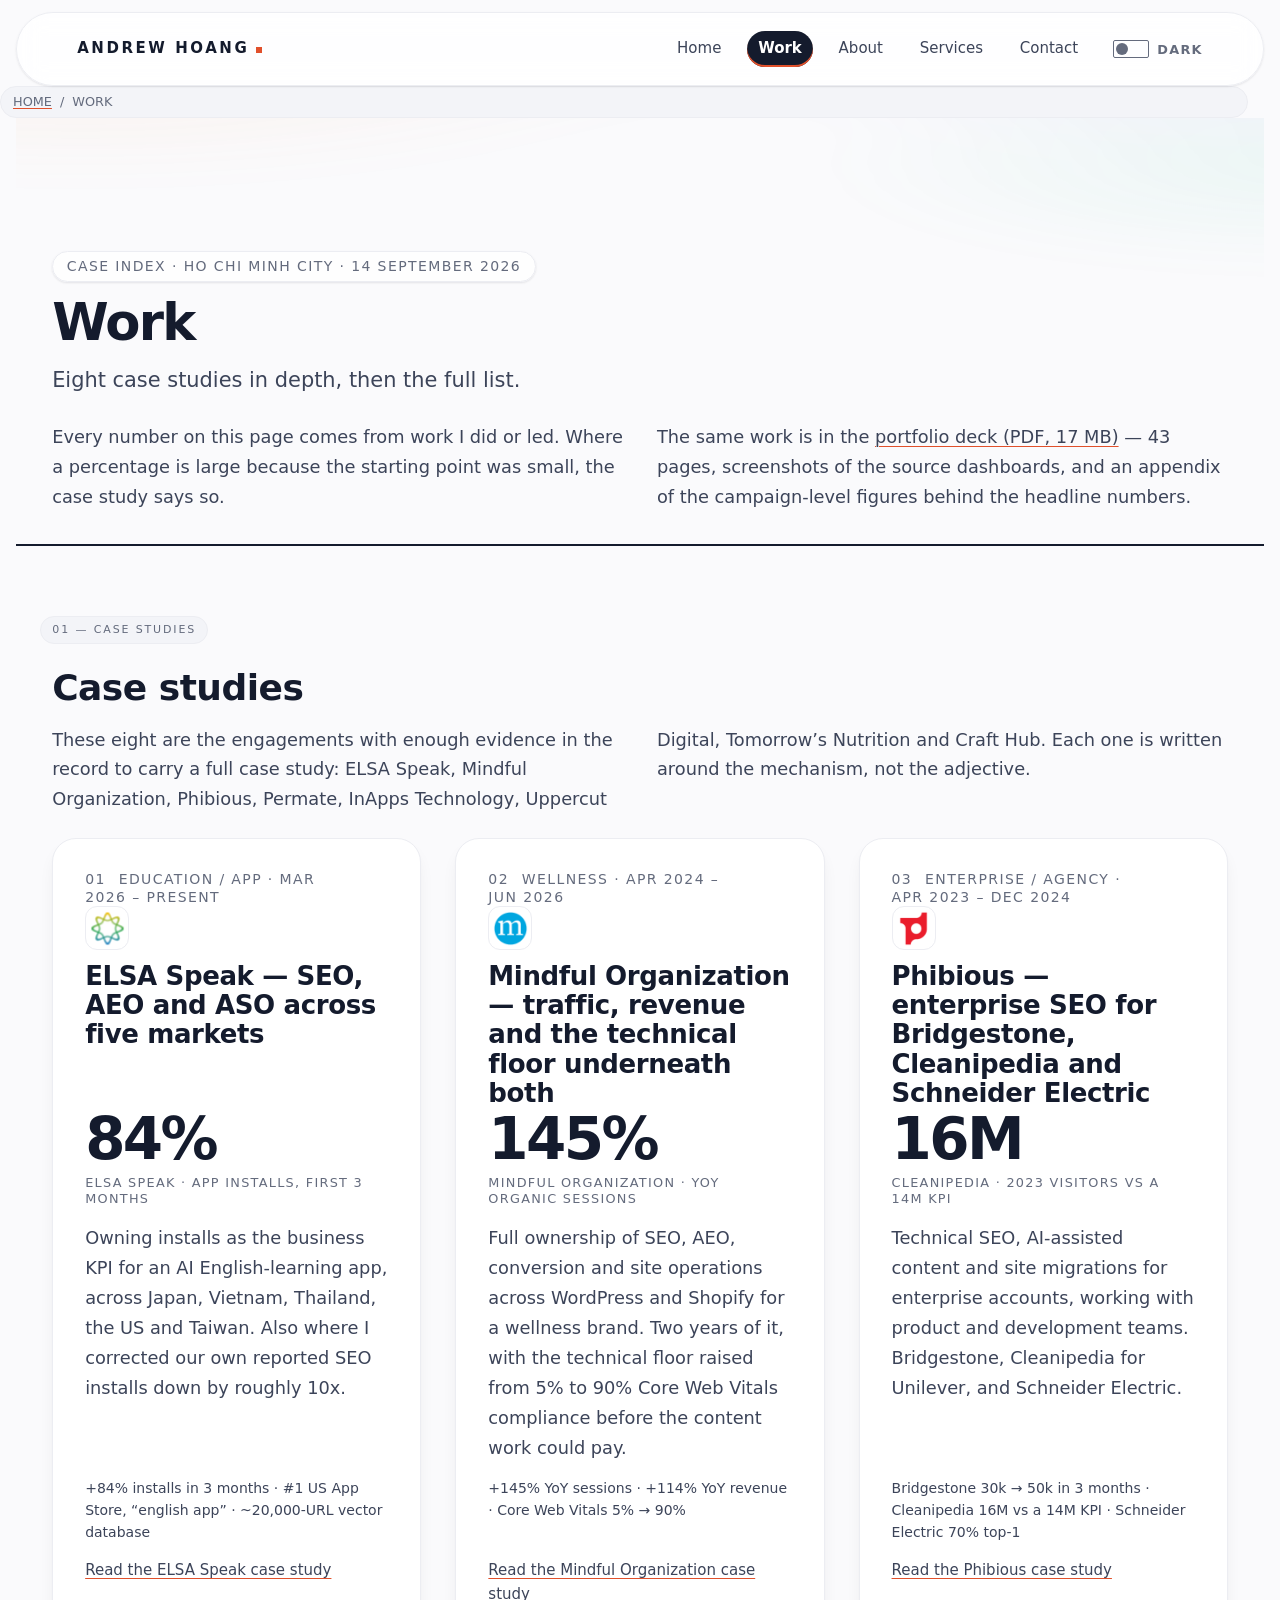
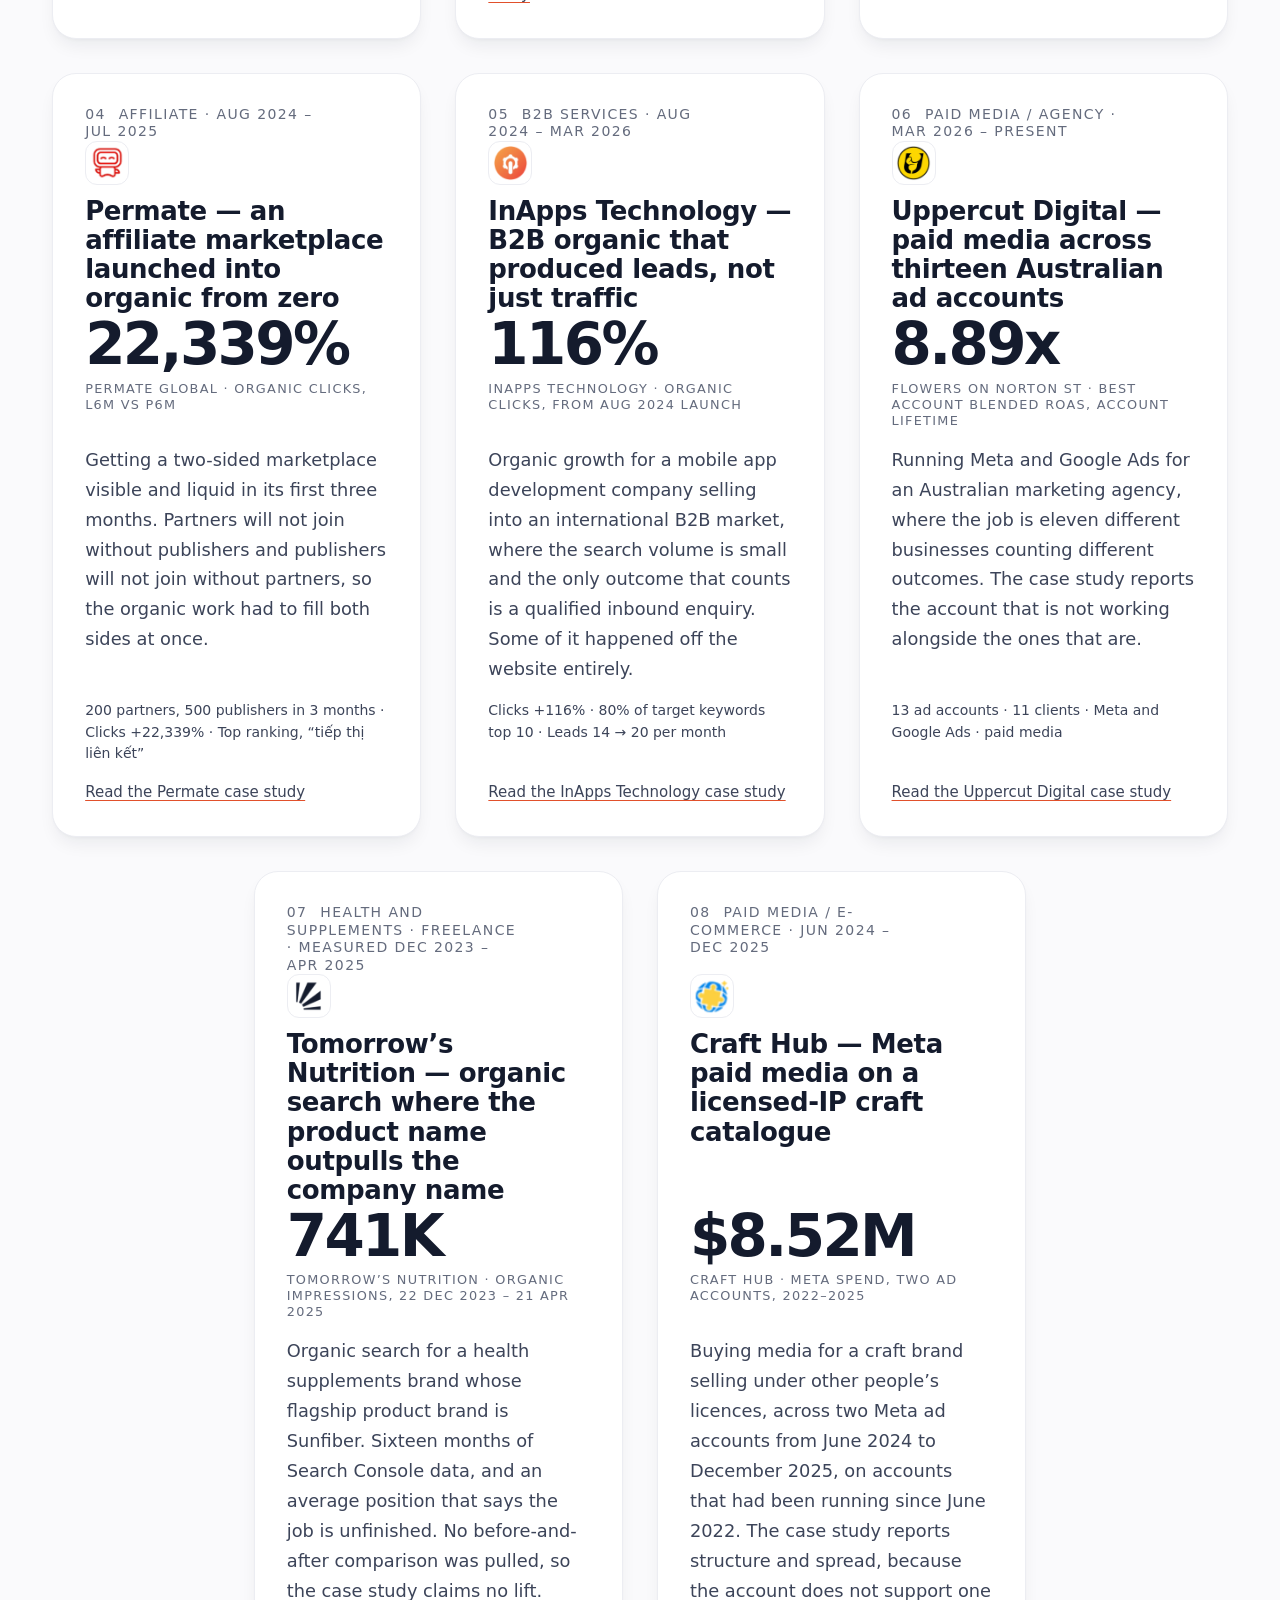
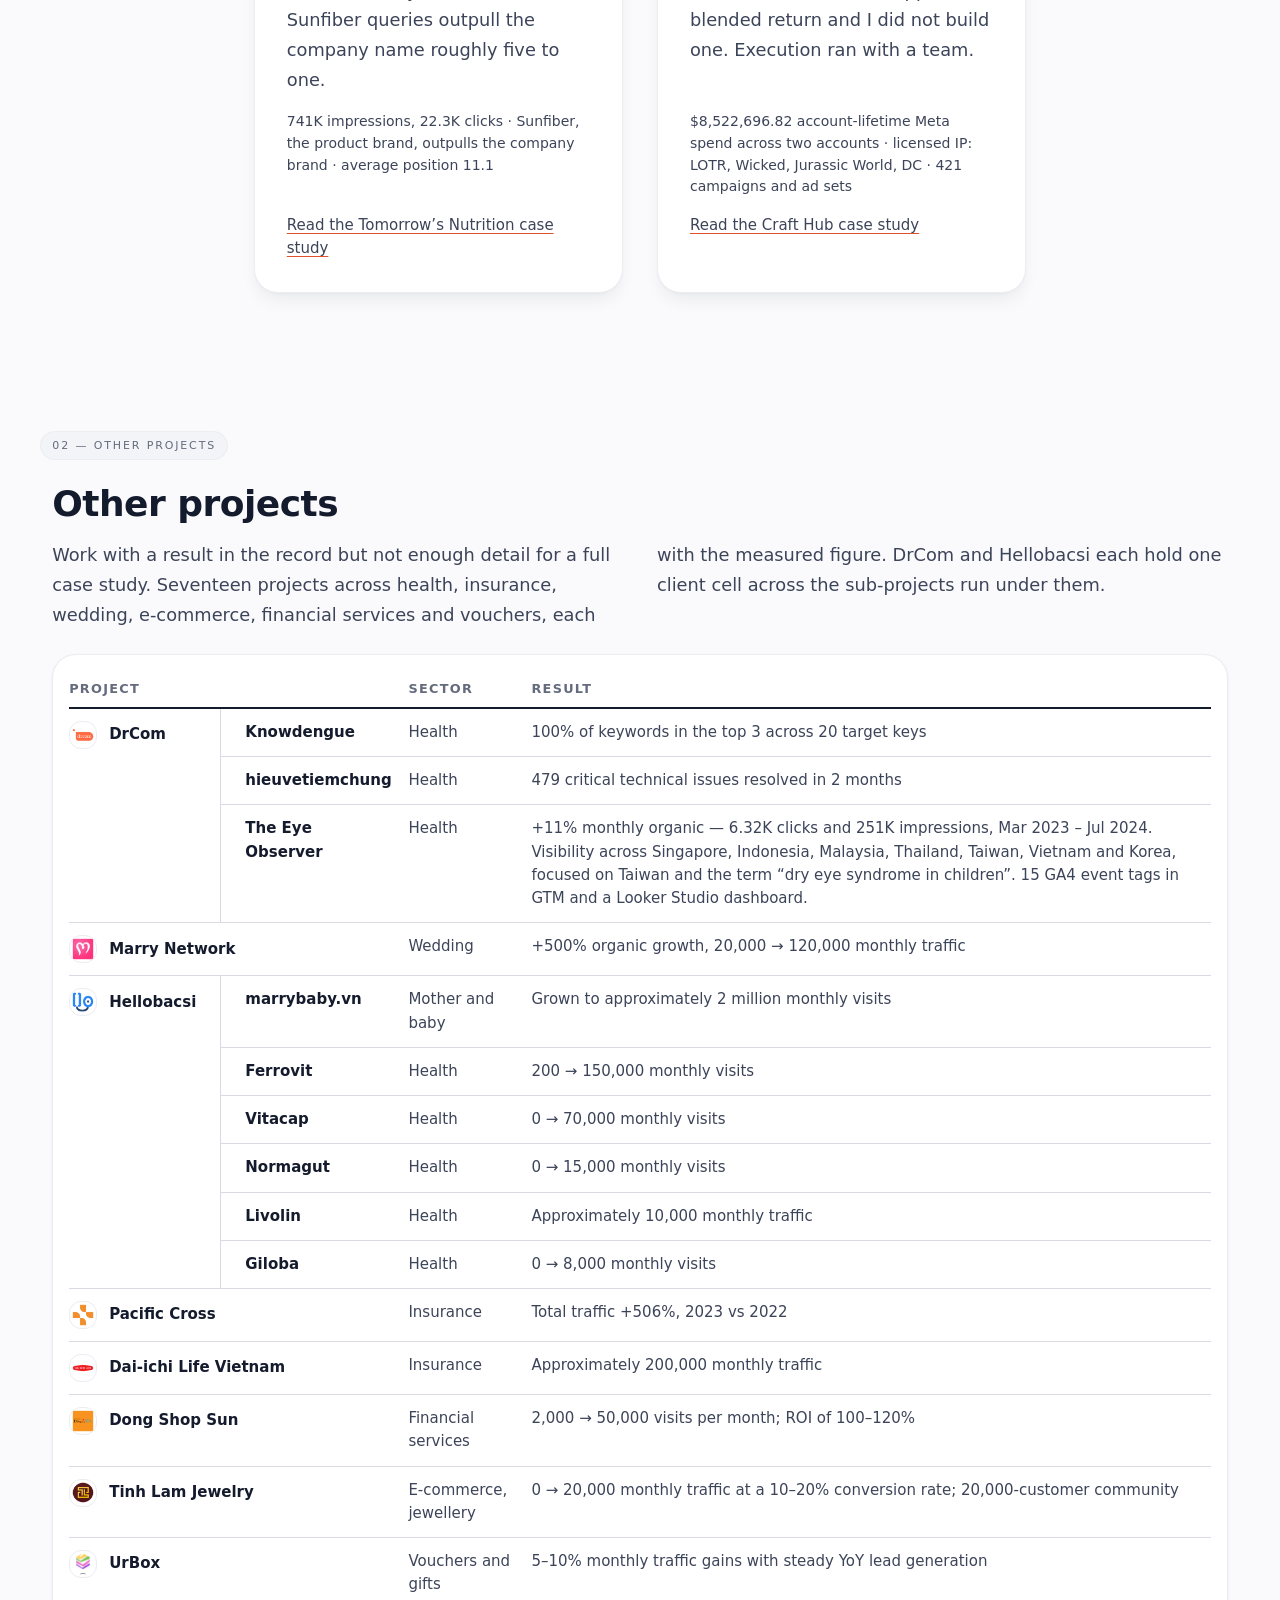
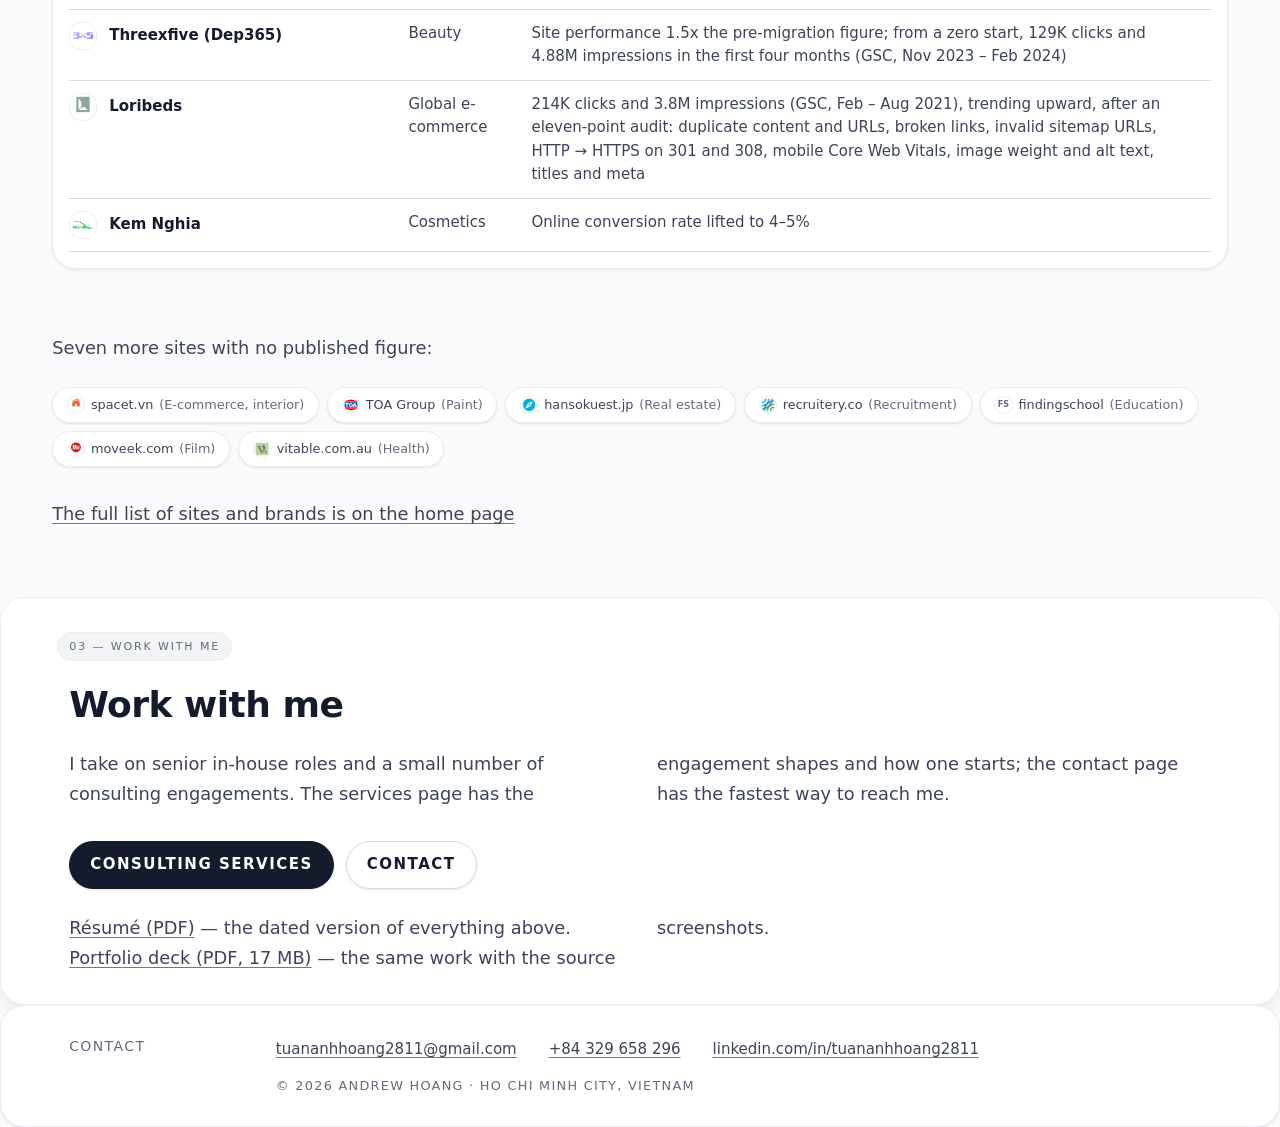
==== work/index.html @ c806b1b6 "Initial commit: static portfolio site Fourteen pages, no build step, no runtime network requests. Ni" ====
<!DOCTYPE html>
<html lang="en">
<head>
<meta charset="utf-8">
<meta name="viewport" content="width=device-width, initial-scale=1">

<!-- Theme, before first paint. Tiny, and it cannot throw: localStorage
     raises in private mode, so both the read and the parse sit in try/catch.
     The `js` class is set here too so the reveal transitions never paint
     content and then hide it; without JS the class is absent and every
     .reveal rule is inert. -->
<script>try{var t=localStorage.getItem("ah-theme");if(t==="dark"||t==="light")document.documentElement.setAttribute("data-theme",t)}catch(e){}document.documentElement.classList.add("js");</script>

<title>Work — Andrew Hoang</title>
<meta name="description" content="Eight case studies and a full results table. ELSA Speak, Mindful Organization, Phibious, Permate, InApps, Uppercut Digital, Tomorrow's Nutrition and Craft Hub.">
<meta name="author" content="Andrew Hoang">
<!-- STAGING: site is hidden from search engines. Run ./go-live.sh to reverse. -->
<meta name="robots" content="noindex, nofollow">
<meta name="theme-color" content="#FBFAF7" media="(prefers-color-scheme: light)">
<meta name="theme-color" content="#191712" media="(prefers-color-scheme: dark)">

<link rel="canonical" href="https://REPLACE-WITH-YOUR-DOMAIN/work/index.html">
<!-- Icons. The .ico answers /favicon.ico and Google's SERP, the SVG
     serves modern browsers at any density, the 192px PNG is the touch
     icon. Relative hrefs only: a leading "/" 404s on a project site. -->
<link rel="icon" href="../favicon.ico" sizes="48x48">
<link rel="icon" href="../icon.svg" type="image/svg+xml" sizes="any">
<link rel="apple-touch-icon" href="../icon-192.png">

<link rel="me" href="https://www.linkedin.com/in/tuananhhoang2811">

<meta property="og:type" content="website">
<meta property="og:site_name" content="Andrew Hoang">
<meta property="og:locale" content="en_US">
<meta property="og:title" content="Work — Andrew Hoang">
<meta property="og:description" content="Eight case studies and a full results table. ELSA Speak, Mindful Organization, Phibious, Permate, InApps, Uppercut Digital, Tomorrow's Nutrition and Craft Hub.">
<meta property="og:url" content="https://REPLACE-WITH-YOUR-DOMAIN/work/index.html">
<meta property="og:image" content="https://REPLACE-WITH-YOUR-DOMAIN/assets/img/andrew-hoang.png">
<meta property="og:image:type" content="image/png">
<meta property="og:image:width" content="800">
<meta property="og:image:height" content="800">
<meta property="og:image:alt" content="Portrait of Andrew Hoang, SEO, AEO and GEO specialist based in Ho Chi Minh City, Vietnam.">

<meta name="twitter:card" content="summary">
<meta name="twitter:title" content="Work — Andrew Hoang">
<meta name="twitter:description" content="Eight case studies and a full results table. ELSA Speak, Mindful Organization, Phibious, Permate, InApps, Uppercut Digital, Tomorrow's Nutrition and Craft Hub.">
<meta name="twitter:image" content="https://REPLACE-WITH-YOUR-DOMAIN/assets/img/andrew-hoang.png">
<meta name="twitter:image:alt" content="Portrait of Andrew Hoang, SEO, AEO and GEO specialist based in Ho Chi Minh City, Vietnam.">

<link rel="stylesheet" href="../assets/css/site.css">

<script type="application/ld+json">
{
  "@context": "https://schema.org",
  "@graph": [
    {
      "@type": "Person",
      "@id": "https://REPLACE-WITH-YOUR-DOMAIN/#person",
      "name": "Andrew Hoang",
      "alternateName": ["Hoang Tuan Anh", "Tuan Anh Hoang"],
      "givenName": "Tuan Anh",
      "familyName": "Hoang",
      "jobTitle": "Senior Manager, SEO & Organic Growth",
      "description": "Andrew Hoang is an SEO, AEO, GEO and ASO specialist based in Ho Chi Minh City, Vietnam, with nine years of experience driving organic growth for web and mobile app products.",
      "url": "https://REPLACE-WITH-YOUR-DOMAIN/",
      "mainEntityOfPage": { "@id": "https://REPLACE-WITH-YOUR-DOMAIN/#webpage" },
      "image": { "@id": "https://REPLACE-WITH-YOUR-DOMAIN/#headshot" },
      "email": "mailto:tuananhhoang2811@gmail.com",
      "telephone": "+84329658296",
      "address": {
        "@type": "PostalAddress",
        "addressLocality": "Ho Chi Minh City",
        "addressCountry": "VN"
      },
      "workLocation": {
        "@type": "Place",
        "address": {
          "@type": "PostalAddress",
          "addressLocality": "Ho Chi Minh City",
          "addressCountry": "VN"
        }
      },
      "sameAs": [
        "https://www.linkedin.com/in/tuananhhoang2811"
      ],
      "knowsAbout": [
        "Answer Engine Optimization (AEO)",
        "Generative Engine Optimization (GEO)",
        "Search Engine Optimization",
        "Technical SEO",
        "App Store Optimization (ASO)",
        "Schema and structured data",
        "RAG pipelines",
        "Vector embeddings and semantic search",
        "Query fan-out coverage",
        "Topic clustering",
        "LLM content optimization",
        "AI citation and share-of-voice tracking",
        "Core Web Vitals",
        "Keyword and SERP strategy",
        "Site migrations",
        "International and multi-market SEO",
        "Google Analytics 4",
        "Google Search Console",
        "AppsFlyer web-to-app attribution",
        "BigQuery",
        "Looker Studio",
        "Google Tag Manager",
        "Google Ads (MCC and multi-account management)",
        "Meta Ads (Advantage+ Shopping, dynamic product ads, CBO and ABO)",
        "TikTok Ads",
        "Zalo Ads",
        "Value-based bidding",
        "Budget pacing and run-rate forecasting",
        "Python",
        "SQL"
      ],
      "hasOccupation": { "@id": "https://REPLACE-WITH-YOUR-DOMAIN/#occupation" },
      "alumniOf": { "@id": "https://REPLACE-WITH-YOUR-DOMAIN/#org-hcmc-open-university" },
      "worksFor": [
        {
          "@type": "OrganizationRole",
          "roleName": "Senior Manager, SEO & Organic Growth",
          "startDate": "2026-03",
          "worksFor": { "@id": "https://REPLACE-WITH-YOUR-DOMAIN/#org-elsa-speak" }
        },
        {
          "@type": "OrganizationRole",
          "roleName": "SEO Lead & Email Marketing Specialist",
          "startDate": "2025-09",
          "worksFor": { "@id": "https://REPLACE-WITH-YOUR-DOMAIN/#org-lumetest" }
        },
        {
          "@type": "OrganizationRole",
          "roleName": "Paid Media Specialist",
          "startDate": "2026-03",
          "worksFor": { "@id": "https://REPLACE-WITH-YOUR-DOMAIN/#org-uppercut" }
        }
      ],
      "hasCredential": [
        {
          "@type": "EducationalOccupationalCredential",
          "name": "Technical SEO & SEO Manager",
          "credentialCategory": "certificate",
          "recognizedBy": { "@type": "Organization", "name": "Bluearray" }
        },
        {
          "@type": "EducationalOccupationalCredential",
          "name": "Google Ads Search",
          "credentialCategory": "certificate",
          "recognizedBy": { "@type": "Organization", "name": "Google" }
        },
        {
          "@type": "EducationalOccupationalCredential",
          "name": "Digital Marketing",
          "credentialCategory": "certificate",
          "recognizedBy": { "@type": "Organization", "name": "HubSpot" }
        },
        {
          "@type": "EducationalOccupationalCredential",
          "name": "Data Analysis Masterclass",
          "credentialCategory": "certificate",
          "recognizedBy": { "@type": "Organization", "name": "Udemy" }
        },
        {
          "@type": "EducationalOccupationalCredential",
          "name": "Data Science",
          "credentialCategory": "certificate",
          "recognizedBy": { "@type": "Organization", "name": "DataCamp" }
        }
      ]
    },
    {
      "@type": "Occupation",
      "@id": "https://REPLACE-WITH-YOUR-DOMAIN/#occupation",
      "name": "SEO, AEO and GEO Specialist",
      "occupationalCategory": {
        "@type": "CategoryCode",
        "codeValue": "13-1161.01",
        "name": "Search Marketing Strategists",
        "inCodeSet": {
          "@type": "CategoryCodeSet",
          "name": "O*NET-SOC",
          "url": "https://www.onetonline.org/"
        }
      },
      "skills": "Technical SEO, Answer Engine Optimization, Generative Engine Optimization, App Store Optimization, schema and structured data, RAG pipelines, vector embeddings, GA4, Google Search Console, AppsFlyer, BigQuery, Google Ads, Meta Ads, TikTok Ads, Zalo Ads, value-based bidding, budget pacing and forecasting, Python, SQL",
      "responsibilities": "Owning SEO, AEO and ASO strategy across multiple markets with app installs and organic revenue as core KPIs."
    },
    {
      "@type": "ImageObject",
      "@id": "https://REPLACE-WITH-YOUR-DOMAIN/#headshot",
      "url": "https://REPLACE-WITH-YOUR-DOMAIN/assets/img/andrew-hoang.png",
      "contentUrl": "https://REPLACE-WITH-YOUR-DOMAIN/assets/img/andrew-hoang.png",
      "width": 800,
      "height": 800,
      "caption": "Andrew Hoang, SEO, AEO and GEO specialist based in Ho Chi Minh City, Vietnam"
    },
    {
      "@type": "WebSite",
      "@id": "https://REPLACE-WITH-YOUR-DOMAIN/#website",
      "url": "https://REPLACE-WITH-YOUR-DOMAIN/",
      "name": "Andrew Hoang",
      "alternateName": "Andrew Hoang — SEO, AEO & GEO",
      "description": "Portfolio, case studies and resume of Andrew Hoang, an SEO, AEO, GEO and ASO specialist in Ho Chi Minh City, Vietnam.",
      "inLanguage": "en",
      "publisher": { "@id": "https://REPLACE-WITH-YOUR-DOMAIN/#person" },
      "author": { "@id": "https://REPLACE-WITH-YOUR-DOMAIN/#person" },
      "copyrightHolder": { "@id": "https://REPLACE-WITH-YOUR-DOMAIN/#person" },
      "copyrightYear": 2026
    },
    {
      "@type": "Organization",
      "@id": "https://REPLACE-WITH-YOUR-DOMAIN/#org-elsa-speak",
      "name": "ELSA Speak"
    },
    {
      "@type": "Organization",
      "@id": "https://REPLACE-WITH-YOUR-DOMAIN/#org-uppercut",
      "name": "Uppercut Digital",
      "address": { "@type": "PostalAddress", "addressCountry": "AU" }
    },
    {
      "@type": "Organization",
      "@id": "https://REPLACE-WITH-YOUR-DOMAIN/#org-lumetest",
      "name": "LUMEtest",
      "alternateName": "Lume"
    },
    {
      "@type": "Organization",
      "@id": "https://REPLACE-WITH-YOUR-DOMAIN/#org-pte-magic",
      "name": "PTE Magic"
    },
    {
      "@type": "Organization",
      "@id": "https://REPLACE-WITH-YOUR-DOMAIN/#org-mindful-organization",
      "name": "Mindful Organization"
    },
    {
      "@type": "Organization",
      "@id": "https://REPLACE-WITH-YOUR-DOMAIN/#org-phibious",
      "name": "Phibious"
    },
    {
      "@type": "Organization",
      "@id": "https://REPLACE-WITH-YOUR-DOMAIN/#org-hellobacsi",
      "name": "Hellobacsi",
      "url": "https://hellobacsi.com/"
    },
    {
      "@type": "CollegeOrUniversity",
      "@id": "https://REPLACE-WITH-YOUR-DOMAIN/#org-hcmc-open-university",
      "name": "Ho Chi Minh City Open University"
    },
    {
      "@type": "CollectionPage",
      "@id": "https://REPLACE-WITH-YOUR-DOMAIN/work/index.html#webpage",
      "url": "https://REPLACE-WITH-YOUR-DOMAIN/work/index.html",
      "name": "SEO & AEO Case Studies | Andrew Hoang",
      "description": "Case studies from Andrew Hoang's SEO, AEO and ASO work: 84% app install growth at ELSA Speak, 145% YoY organic sessions at Mindful Organization, and more.",
      "isPartOf": { "@id": "https://REPLACE-WITH-YOUR-DOMAIN/#website" },
      "about": { "@id": "https://REPLACE-WITH-YOUR-DOMAIN/#person" },
      "author": { "@id": "https://REPLACE-WITH-YOUR-DOMAIN/#person" },
      "mainEntity": { "@id": "https://REPLACE-WITH-YOUR-DOMAIN/work/index.html#caselist" },
      "breadcrumb": { "@id": "https://REPLACE-WITH-YOUR-DOMAIN/work/index.html#breadcrumb" },
      "inLanguage": "en",
      "dateCreated": "2026-09-13",
      "datePublished": "2026-09-13",
      "dateModified": "2026-09-14"
    },
    {
      "@type": "ItemList",
      "@id": "https://REPLACE-WITH-YOUR-DOMAIN/work/index.html#caselist",
      "name": "SEO, AEO and ASO case studies by Andrew Hoang",
      "itemListOrder": "https://schema.org/ItemListOrderDescending",
      "numberOfItems": 8,
      "itemListElement": [
        { "@type": "ListItem", "position": 1, "url": "https://REPLACE-WITH-YOUR-DOMAIN/work/elsa-speak.html", "name": "ELSA Speak: 84% app install lift via ASO" },
        { "@type": "ListItem", "position": 2, "url": "https://REPLACE-WITH-YOUR-DOMAIN/work/mindful-organization.html", "name": "Mindful Organization: 145% YoY organic growth" },
        { "@type": "ListItem", "position": 3, "url": "https://REPLACE-WITH-YOUR-DOMAIN/work/phibious-enterprise-seo.html", "name": "Phibious: enterprise SEO and migrations" },
        { "@type": "ListItem", "position": 4, "url": "https://REPLACE-WITH-YOUR-DOMAIN/work/permate.html", "name": "Permate: 22,339% organic traffic growth" },
        { "@type": "ListItem", "position": 5, "url": "https://REPLACE-WITH-YOUR-DOMAIN/work/inapps-technology.html", "name": "InApps Technology: 116% organic growth" },
        { "@type": "ListItem", "position": 6, "url": "https://REPLACE-WITH-YOUR-DOMAIN/work/uppercut-digital.html", "name": "Uppercut Digital: 8.89x blended ROAS on paid media" },
        { "@type": "ListItem", "position": 7, "url": "https://REPLACE-WITH-YOUR-DOMAIN/work/tomorrow-nutrition.html", "name": "Tomorrow's Nutrition: 741,000 organic impressions at average position 11.1" },
        { "@type": "ListItem", "position": 8, "url": "https://REPLACE-WITH-YOUR-DOMAIN/work/craft-hub.html", "name": "Craft Hub: $8,522,696.82 of Meta spend across two accounts" }
      ]
    },
    {
      "@type": "BreadcrumbList",
      "@id": "https://REPLACE-WITH-YOUR-DOMAIN/work/index.html#breadcrumb",
      "itemListElement": [
        { "@type": "ListItem", "position": 1, "name": "Home", "item": "https://REPLACE-WITH-YOUR-DOMAIN/" },
        { "@type": "ListItem", "position": 2, "name": "Work" }
      ]
    }
  ]
}
</script>
</head>
<body>

<a class="c-skip" href="#main">Skip to main content</a>

<!-- ============================================================
     SITE HEADER — folio strip + masthead. Replicated verbatim on
     every page; only aria-current and the ../ depth change.
     Not sticky, by design. The nav wraps; there is no hamburger.
     ============================================================ -->
<header class="c-head">
  <div class="shell">
    <p class="c-head__folio">
      <span>Ho Chi Minh City, Vietnam · UTC+7</span>
      <span>SEO · AEO / GEO · ASO</span>
    </p>
    <div class="c-head__bar">
      <a class="c-head__mark" href="../index.html">Andrew Hoang</a>
      <nav class="c-nav" aria-label="Primary">
        <ul class="c-nav__list">
          <li><a href="../index.html">Home</a></li>
          <li><a href="index.html" aria-current="page">Work</a></li>
          <li><a href="../about.html">About</a></li>
          <li><a href="../services.html">Services</a></li>
          <li><a href="../contact.html">Contact</a></li>
        </ul>
      </nav>
      <button class="c-theme" type="button" aria-pressed="false" aria-label="Switch to dark theme">
        <span class="c-theme__track" aria-hidden="true"><span class="c-theme__knob"></span></span>
        <span class="c-theme__text" aria-hidden="true">Dark</span>
      </button>
    </div>
  </div>
</header>

<main id="main" tabindex="-1">

  <nav class="c-crumbs shell" aria-label="Breadcrumb">
    <ol>
      <li><a href="../index.html">Home</a></li>
      <li aria-current="page">Work</li>
    </ol>
  </nav>

  <!-- ==========================================================
       HERO — h1 + dek. No portrait plate on a subpage.
       ========================================================== -->
  <header class="c-case-hero shell">
    <p class="dateline">Case index · Ho Chi Minh City · 14 September 2026</p>
    <h1>Work</h1>
    <p class="dek">Eight case studies in depth, then the full list.</p>
    <p class="prose u-mt-md">Every number on this page comes from work I did or led. Where a percentage is large because the starting point was small, the case study says so.</p>
    <p class="prose u-mt-md">The same work is in the <a href="../assets/andrew-hoang-portfolio.pdf">portfolio deck (PDF, 17&nbsp;MB)</a> &mdash; 43 pages, screenshots of the source dashboards, and an appendix of the campaign-level figures behind the headline numbers.</p>
  </header>

  <!-- ==========================================================
       01 — CASE STUDIES  ·  eight case notes, three metrics each
       ========================================================== -->
  <section class="section" id="cases" aria-labelledby="cases-h">
    <div class="shell">
      <div class="section__open">
      <div class="section__rule"></div>
      <p class="section__folio">01 — Case studies</p>
      <h2 id="cases-h" class="section__head">Case studies</h2>
      </div>
      <p class="prose u-mt-sm">These eight are the engagements with enough evidence in the record to carry a full case study: ELSA Speak, Mindful Organization, Phibious, Permate, InApps Technology, Uppercut Digital, Tomorrow&rsquo;s Nutrition and Craft Hub. Each one is written around the mechanism, not the adjective.</p>

      <ul class="c-notes">

        <li class="c-note reveal" style="--i:0">
          <article class="row">
            <p class="row__rail"><span class="c-note__idx">01</span> Education / App · Mar 2026 – Present</p>
            <div>
              <h3 class="c-note__client" id="case-elsa"><span class="c-markrow"><span class="c-mark c-mark--img" aria-hidden="true"><img src="../assets/img/clients/elsa-speak.png" width="160" height="160" alt="" loading="lazy" decoding="async"></span><span>ELSA Speak — SEO, AEO and ASO across five markets</span></span></h3>
              <p class="figure">84%</p>
              <p class="source">ELSA Speak · app installs, first 3 months</p>
              <p class="prose">Owning installs as the business KPI for an AI English-learning app, across Japan, Vietnam, Thailand, the US and Taiwan. Also where I corrected our own reported SEO installs down by roughly 10x.</p>
              <p class="c-tags u-mt-sm">+84% installs in 3 months · #1 US App Store, &ldquo;english app&rdquo; · ~20,000-URL vector database</p>
              <p class="c-note__more"><a href="elsa-speak.html">Read the ELSA Speak case study</a></p>
            </div>
          </article>
        </li>

        <li class="c-note reveal" style="--i:1">
          <article class="row">
            <p class="row__rail"><span class="c-note__idx">02</span> Wellness · Apr 2024 – Jun 2026</p>
            <div>
              <h3 class="c-note__client" id="case-mindful"><span class="c-markrow"><span class="c-mark c-mark--img" aria-hidden="true"><img src="../assets/img/clients/mindful-organization.png" width="160" height="160" alt="" loading="lazy" decoding="async"></span><span>Mindful Organization — traffic, revenue and the technical floor underneath both</span></span></h3>
              <p class="figure figure--long">145%</p>
              <p class="source">Mindful Organization · YoY organic sessions</p>
              <p class="prose">Full ownership of SEO, AEO, conversion and site operations across WordPress and Shopify for a wellness brand. Two years of it, with the technical floor raised from 5% to 90% Core Web Vitals compliance before the content work could pay.</p>
              <p class="c-tags u-mt-sm">+145% YoY sessions · +114% YoY revenue · Core Web Vitals 5% &rarr; 90%</p>
              <p class="c-note__more"><a href="mindful-organization.html">Read the Mindful Organization case study</a></p>
            </div>
          </article>
        </li>

        <li class="c-note reveal" style="--i:2">
          <article class="row">
            <p class="row__rail"><span class="c-note__idx">03</span> Enterprise / Agency · Apr 2023 – Dec 2024</p>
            <div>
              <h3 class="c-note__client" id="case-phibious"><span class="c-markrow"><span class="c-mark c-mark--img" aria-hidden="true"><img src="../assets/img/clients/phibious.png" width="160" height="160" alt="" loading="lazy" decoding="async"></span><span>Phibious — enterprise SEO for Bridgestone, Cleanipedia and Schneider Electric</span></span></h3>
              <p class="figure">16M</p>
              <p class="source">Cleanipedia · 2023 visitors vs a 14M KPI</p>
              <p class="prose">Technical SEO, AI-assisted content and site migrations for enterprise accounts, working with product and development teams. Bridgestone, Cleanipedia for Unilever, and Schneider Electric.</p>
              <p class="c-tags u-mt-sm">Bridgestone 30k &rarr; 50k in 3 months · Cleanipedia 16M vs a 14M KPI · Schneider Electric 70% top-1</p>
              <p class="c-note__more"><a href="phibious-enterprise-seo.html">Read the Phibious case study</a></p>
            </div>
          </article>
        </li>

        <li class="c-note reveal" style="--i:3">
          <article class="row">
            <p class="row__rail"><span class="c-note__idx">04</span> Affiliate · Aug 2024 – Jul 2025</p>
            <div>
              <h3 class="c-note__client" id="case-permate"><span class="c-markrow"><span class="c-mark c-mark--img" aria-hidden="true"><img src="../assets/img/clients/permate.png" width="160" height="160" alt="" loading="lazy" decoding="async"></span><span>Permate — an affiliate marketplace launched into organic from zero</span></span></h3>
              <p class="figure figure--xlong">22,339%</p>
              <p class="source">Permate Global · organic clicks, L6M vs P6M</p>
              <p class="prose">Getting a two-sided marketplace visible and liquid in its first three months. Partners will not join without publishers and publishers will not join without partners, so the organic work had to fill both sides at once.</p>
              <p class="c-tags u-mt-sm">200 partners, 500 publishers in 3 months · Clicks +22,339% · Top ranking, &ldquo;<span lang="vi">tiếp thị liên kết</span>&rdquo;</p>
              <p class="c-note__more"><a href="permate.html">Read the Permate case study</a></p>
            </div>
          </article>
        </li>

        <li class="c-note reveal" style="--i:4">
          <article class="row">
            <p class="row__rail"><span class="c-note__idx">05</span> B2B Services · Aug 2024 – Mar 2026</p>
            <div>
              <h3 class="c-note__client" id="case-inapps"><span class="c-markrow"><span class="c-mark c-mark--img" aria-hidden="true"><img src="../assets/img/clients/inapps-technology.png" width="160" height="160" alt="" loading="lazy" decoding="async"></span><span>InApps Technology — B2B organic that produced leads, not just traffic</span></span></h3>
              <p class="figure figure--long">116%</p>
              <p class="source">InApps Technology · organic clicks, from Aug 2024 launch</p>
              <p class="prose">Organic growth for a mobile app development company selling into an international B2B market, where the search volume is small and the only outcome that counts is a qualified inbound enquiry. Some of it happened off the website entirely.</p>
              <p class="c-tags u-mt-sm">Clicks +116% · 80% of target keywords top 10 · Leads 14 &rarr; 20 per month</p>
              <p class="c-note__more"><a href="inapps-technology.html">Read the InApps Technology case study</a></p>
            </div>
          </article>
        </li>

        <li class="c-note reveal" style="--i:5">
          <article class="row">
            <p class="row__rail"><span class="c-note__idx">06</span> Paid media / Agency · Mar 2026 – Present</p>
            <div>
              <h3 class="c-note__client" id="case-uppercut"><span class="c-markrow"><span class="c-mark c-mark--img" aria-hidden="true"><img src="../assets/img/clients/uppercut-digital.png" width="160" height="160" alt="" loading="lazy" decoding="async"></span><span>Uppercut Digital — paid media across thirteen Australian ad accounts</span></span></h3>
              <p class="figure figure--long">8.89x</p>
              <p class="source">Flowers on Norton St · best account blended ROAS, account lifetime</p>
              <p class="prose">Running Meta and Google Ads for an Australian marketing agency, where the job is eleven different businesses counting different outcomes. The case study reports the account that is not working alongside the ones that are.</p>
              <p class="c-tags u-mt-sm">13 ad accounts · 11 clients · Meta and Google Ads · paid media</p>
              <p class="c-note__more"><a href="uppercut-digital.html">Read the Uppercut Digital case study</a></p>
            </div>
          </article>
        </li>

        <li class="c-note reveal" style="--i:6">
          <article class="row">
            <p class="row__rail"><span class="c-note__idx">07</span> Health and supplements · Freelance · measured Dec 2023 – Apr 2025</p>
            <div>
              <h3 class="c-note__client" id="case-tomorrow-nutrition"><span class="c-markrow"><span class="c-mark c-mark--img" aria-hidden="true"><img src="../assets/img/clients/tomorrow-nutrition.png" width="160" height="160" alt="" loading="lazy" decoding="async"></span><span>Tomorrow&rsquo;s Nutrition — organic search where the product name outpulls the company name</span></span></h3>
              <p class="figure figure--long">741K</p>
              <p class="source">Tomorrow&rsquo;s Nutrition · organic impressions, 22 Dec 2023 – 21 Apr 2025</p>
              <p class="prose">Organic search for a health supplements brand whose flagship product brand is Sunfiber. Sixteen months of Search Console data, and an average position that says the job is unfinished. No before-and-after comparison was pulled, so the case study claims no lift. Sunfiber queries outpull the company name roughly five to one.</p>
              <p class="c-tags u-mt-sm">741K impressions, 22.3K clicks · Sunfiber, the product brand, outpulls the company brand · average position 11.1</p>
              <p class="c-note__more"><a href="tomorrow-nutrition.html">Read the Tomorrow&rsquo;s Nutrition case study</a></p>
            </div>
          </article>
        </li>

        <li class="c-note reveal" style="--i:7">
          <article class="row">
            <p class="row__rail"><span class="c-note__idx">08</span> Paid media / E-commerce · Jun 2024 – Dec 2025</p>
            <div>
              <h3 class="c-note__client" id="case-craft-hub"><span class="c-markrow"><span class="c-mark c-mark--img" aria-hidden="true"><img src="../assets/img/clients/craft-hub.png" width="160" height="160" alt="" loading="lazy" decoding="async"></span><span>Craft Hub — Meta paid media on a licensed-IP craft catalogue</span></span></h3>
              <p class="figure figure--xlong">$8.52M</p>
              <p class="source">Craft Hub · Meta spend, two ad accounts, 2022–2025</p>
              <p class="prose">Buying media for a craft brand selling under other people&rsquo;s licences, across two Meta ad accounts from June 2024 to December 2025, on accounts that had been running since June 2022. The case study reports structure and spread, because the account does not support one blended return and I did not build one. Execution ran with a team.</p>
              <p class="c-tags u-mt-sm">$8,522,696.82 account-lifetime Meta spend across two accounts · licensed IP: LOTR, Wicked, Jurassic World, DC · 421 campaigns and ad sets</p>
              <p class="c-note__more"><a href="craft-hub.html">Read the Craft Hub case study</a></p>
            </div>
          </article>
        </li>

      </ul>
    </div>
  </section>

  <!-- ==========================================================
       02 — OTHER PROJECTS  ·  17-row table and roster
       ========================================================== -->
  <section class="section" id="other" aria-labelledby="other-h">
    <div class="shell">
      <div class="section__open">
      <div class="section__rule"></div>
      <p class="section__folio">02 — Other projects</p>
      <h2 id="other-h" class="section__head">Other projects</h2>
      </div>
      <p class="prose u-mt-sm">Work with a result in the record but not enough detail for a full case study. Seventeen projects across health, insurance, wedding, e-commerce, financial services and vouchers, each with the measured figure. DrCom and Hellobacsi each hold one client cell across the sub-projects run under them.</p>

      <!-- The 17-row register. Same markup at every width; below 48rem it
           reflows to stacked records, so nothing scrolls sideways at 320px.
           The explicit ARIA roles are what keep it a table in the a11y tree
           once display changes. -->
      <div class="c-table-wrap" tabindex="0" role="region" aria-label="Selected projects and measured results">
        <table class="c-table" role="table" aria-label="Selected projects and measured results">
          <thead role="rowgroup">
            <tr role="row">
              <th role="columnheader" scope="col" colspan="2">Project</th>
              <th role="columnheader" scope="col">Sector</th>
              <th role="columnheader" scope="col">Result</th>
            </tr>
          </thead>
          <tbody role="rowgroup">

            <tr role="row">
              <th role="rowheader" scope="rowgroup" rowspan="3" class="c-rowspan"><span class="c-markrow"><span class="c-mark c-mark--sm c-mark--img" aria-hidden="true"><img src="../assets/img/clients/drcom.png" width="160" height="160" alt="" loading="lazy" decoding="async"></span><span>DrCom</span></span></th>
              <th role="rowheader" scope="row" class="c-subrow">Knowdengue</th>
              <td role="cell"><span class="c-table__lab" aria-hidden="true">Sector</span><span class="c-table__val">Health</span></td>
              <td role="cell"><span class="c-table__lab" aria-hidden="true">Result</span><span class="c-table__val">100% of keywords in the top 3 across 20 target keys</span></td>
            </tr>

            <tr role="row">
              <th role="rowheader" scope="row" class="c-subrow">hieuvetiemchung</th>
              <td role="cell"><span class="c-table__lab" aria-hidden="true">Sector</span><span class="c-table__val">Health</span></td>
              <td role="cell"><span class="c-table__lab" aria-hidden="true">Result</span><span class="c-table__val">479 critical technical issues resolved in 2 months</span></td>
            </tr>

            <tr role="row">
              <th role="rowheader" scope="row" class="c-subrow">The Eye Observer</th>
              <td role="cell"><span class="c-table__lab" aria-hidden="true">Sector</span><span class="c-table__val">Health</span></td>
              <td role="cell"><span class="c-table__lab" aria-hidden="true">Result</span><span class="c-table__val">+11% monthly organic &mdash; 6.32K clicks and 251K impressions, Mar 2023 &ndash; Jul 2024. Visibility across Singapore, Indonesia, Malaysia, Thailand, Taiwan, Vietnam and Korea, focused on Taiwan and the term &ldquo;dry eye syndrome in children&rdquo;. 15 GA4 event tags in GTM and a Looker Studio dashboard.</span></td>
            </tr>

            <tr role="row">
              <th role="rowheader" scope="row" colspan="2"><span class="c-markrow"><span class="c-mark c-mark--sm c-mark--img" aria-hidden="true"><img src="../assets/img/clients/marry.png" width="160" height="160" alt="" loading="lazy" decoding="async"></span><span>Marry Network</span></span></th>
              <td role="cell"><span class="c-table__lab" aria-hidden="true">Sector</span><span class="c-table__val">Wedding</span></td>
              <td role="cell"><span class="c-table__lab" aria-hidden="true">Result</span><span class="c-table__val">+500% organic growth, 20,000 &rarr; 120,000 monthly traffic</span></td>
            </tr>

            <tr role="row">
              <th role="rowheader" scope="rowgroup" rowspan="6" class="c-rowspan"><span class="c-markrow"><span class="c-mark c-mark--sm c-mark--img" aria-hidden="true"><img src="../assets/img/clients/hellobacsi.png" width="160" height="160" alt="" loading="lazy" decoding="async"></span><span>Hellobacsi</span></span></th>
              <th role="rowheader" scope="row" class="c-subrow">marrybaby.vn</th>
              <td role="cell"><span class="c-table__lab" aria-hidden="true">Sector</span><span class="c-table__val">Mother and baby</span></td>
              <td role="cell"><span class="c-table__lab" aria-hidden="true">Result</span><span class="c-table__val">Grown to approximately 2 million monthly visits</span></td>
            </tr>

            <tr role="row">
              <th role="rowheader" scope="row" class="c-subrow">Ferrovit</th>
              <td role="cell"><span class="c-table__lab" aria-hidden="true">Sector</span><span class="c-table__val">Health</span></td>
              <td role="cell"><span class="c-table__lab" aria-hidden="true">Result</span><span class="c-table__val">200 &rarr; 150,000 monthly visits</span></td>
            </tr>

            <tr role="row">
              <th role="rowheader" scope="row" class="c-subrow">Vitacap</th>
              <td role="cell"><span class="c-table__lab" aria-hidden="true">Sector</span><span class="c-table__val">Health</span></td>
              <td role="cell"><span class="c-table__lab" aria-hidden="true">Result</span><span class="c-table__val">0 &rarr; 70,000 monthly visits</span></td>
            </tr>

            <tr role="row">
              <th role="rowheader" scope="row" class="c-subrow">Normagut</th>
              <td role="cell"><span class="c-table__lab" aria-hidden="true">Sector</span><span class="c-table__val">Health</span></td>
              <td role="cell"><span class="c-table__lab" aria-hidden="true">Result</span><span class="c-table__val">0 &rarr; 15,000 monthly visits</span></td>
            </tr>

            <tr role="row">
              <th role="rowheader" scope="row" class="c-subrow">Livolin</th>
              <td role="cell"><span class="c-table__lab" aria-hidden="true">Sector</span><span class="c-table__val">Health</span></td>
              <td role="cell"><span class="c-table__lab" aria-hidden="true">Result</span><span class="c-table__val">Approximately 10,000 monthly traffic</span></td>
            </tr>

            <tr role="row">
              <th role="rowheader" scope="row" class="c-subrow">Giloba</th>
              <td role="cell"><span class="c-table__lab" aria-hidden="true">Sector</span><span class="c-table__val">Health</span></td>
              <td role="cell"><span class="c-table__lab" aria-hidden="true">Result</span><span class="c-table__val">0 &rarr; 8,000 monthly visits</span></td>
            </tr>

            <tr role="row">
              <th role="rowheader" scope="row" colspan="2"><span class="c-markrow"><span class="c-mark c-mark--sm c-mark--img" aria-hidden="true"><img src="../assets/img/clients/pacific-cross.png" width="160" height="160" alt="" loading="lazy" decoding="async"></span><span>Pacific Cross</span></span></th>
              <td role="cell"><span class="c-table__lab" aria-hidden="true">Sector</span><span class="c-table__val">Insurance</span></td>
              <td role="cell"><span class="c-table__lab" aria-hidden="true">Result</span><span class="c-table__val">Total traffic +506%, 2023 vs 2022</span></td>
            </tr>

            <tr role="row">
              <th role="rowheader" scope="row" colspan="2"><span class="c-markrow"><span class="c-mark c-mark--sm c-mark--img" aria-hidden="true"><img src="../assets/img/clients/dai-ichi-life.png" width="160" height="160" alt="" loading="lazy" decoding="async"></span><span>Dai-ichi Life Vietnam</span></span></th>
              <td role="cell"><span class="c-table__lab" aria-hidden="true">Sector</span><span class="c-table__val">Insurance</span></td>
              <td role="cell"><span class="c-table__lab" aria-hidden="true">Result</span><span class="c-table__val">Approximately 200,000 monthly traffic</span></td>
            </tr>

            <tr role="row">
              <th role="rowheader" scope="row" colspan="2"><span class="c-markrow"><span class="c-mark c-mark--sm c-mark--img" aria-hidden="true"><img src="../assets/img/clients/dong-shop-sun.png" width="160" height="160" alt="" loading="lazy" decoding="async"></span><span>Dong Shop Sun</span></span></th>
              <td role="cell"><span class="c-table__lab" aria-hidden="true">Sector</span><span class="c-table__val">Financial services</span></td>
              <td role="cell"><span class="c-table__lab" aria-hidden="true">Result</span><span class="c-table__val">2,000 &rarr; 50,000 visits per month; ROI of 100–120%</span></td>
            </tr>

            <tr role="row">
              <th role="rowheader" scope="row" colspan="2"><span class="c-markrow"><span class="c-mark c-mark--sm c-mark--img" aria-hidden="true"><img src="../assets/img/clients/tinh-lam.png" width="160" height="160" alt="" loading="lazy" decoding="async"></span><span>Tinh Lam Jewelry</span></span></th>
              <td role="cell"><span class="c-table__lab" aria-hidden="true">Sector</span><span class="c-table__val">E-commerce, jewellery</span></td>
              <td role="cell"><span class="c-table__lab" aria-hidden="true">Result</span><span class="c-table__val">0 &rarr; 20,000 monthly traffic at a 10&ndash;20% conversion rate; 20,000-customer community</span></td>
            </tr>

            <tr role="row">
              <th role="rowheader" scope="row" colspan="2"><span class="c-markrow"><span class="c-mark c-mark--sm c-mark--img" aria-hidden="true"><img src="../assets/img/clients/urbox.png" width="160" height="160" alt="" loading="lazy" decoding="async"></span><span>UrBox</span></span></th>
              <td role="cell"><span class="c-table__lab" aria-hidden="true">Sector</span><span class="c-table__val">Vouchers and gifts</span></td>
              <td role="cell"><span class="c-table__lab" aria-hidden="true">Result</span><span class="c-table__val">5–10% monthly traffic gains with steady YoY lead generation</span></td>
            </tr>

            <tr role="row">
              <th role="rowheader" scope="row" colspan="2"><span class="c-markrow"><span class="c-mark c-mark--sm c-mark--img" aria-hidden="true"><img src="../assets/img/clients/threexfive.png" width="160" height="160" alt="" loading="lazy" decoding="async"></span><span>Threexfive (Dep365)</span></span></th>
              <td role="cell"><span class="c-table__lab" aria-hidden="true">Sector</span><span class="c-table__val">Beauty</span></td>
              <td role="cell"><span class="c-table__lab" aria-hidden="true">Result</span><span class="c-table__val">Site performance 1.5x the pre-migration figure; from a zero start, 129K clicks and 4.88M impressions in the first four months (GSC, Nov 2023 &ndash; Feb 2024)</span></td>
            </tr>

            <tr role="row">
              <th role="rowheader" scope="row" colspan="2"><span class="c-markrow"><span class="c-mark c-mark--sm c-mark--img" aria-hidden="true"><img src="../assets/img/clients/loribeds.png" width="160" height="160" alt="" loading="lazy" decoding="async"></span><span>Loribeds</span></span></th>
              <td role="cell"><span class="c-table__lab" aria-hidden="true">Sector</span><span class="c-table__val">Global e-commerce</span></td>
              <td role="cell"><span class="c-table__lab" aria-hidden="true">Result</span><span class="c-table__val">214K clicks and 3.8M impressions (GSC, Feb &ndash; Aug 2021), trending upward, after an eleven-point audit: duplicate content and URLs, broken links, invalid sitemap URLs, HTTP &rarr; HTTPS on 301 and 308, mobile Core Web Vitals, image weight and alt text, titles and meta</span></td>
            </tr>

            <tr role="row">
              <th role="rowheader" scope="row" colspan="2"><span class="c-markrow"><span class="c-mark c-mark--sm c-mark--img" aria-hidden="true"><img src="../assets/img/clients/kem-nghia.png" width="160" height="160" alt="" loading="lazy" decoding="async"></span><span>Kem Nghia</span></span></th>
              <td role="cell"><span class="c-table__lab" aria-hidden="true">Sector</span><span class="c-table__val">Cosmetics</span></td>
              <td role="cell"><span class="c-table__lab" aria-hidden="true">Result</span><span class="c-table__val">Online conversion rate lifted to 4&ndash;5%</span></td>
            </tr>

          </tbody>
        </table>
      </div>

      <p class="prose u-mt-2xl">Seven more sites with no published figure:</p>
      <ul class="roster roster--marked">
        <li><span class="c-mark c-mark--xs c-mark--img" aria-hidden="true"><img src="../assets/img/clients/spacet.png" width="160" height="160" alt="" loading="lazy" decoding="async"></span>spacet.vn <span>(E-commerce, interior)</span></li>
        <li><span class="c-mark c-mark--xs c-mark--img" aria-hidden="true"><img src="../assets/img/clients/toa-group.png" width="160" height="160" alt="" loading="lazy" decoding="async"></span>TOA Group <span>(Paint)</span></li>
        <li><span class="c-mark c-mark--xs c-mark--img" aria-hidden="true"><img src="../assets/img/clients/hansokuest.png" width="160" height="160" alt="" loading="lazy" decoding="async"></span>hansokuest.jp <span>(Real estate)</span></li>
        <li><span class="c-mark c-mark--xs c-mark--img" aria-hidden="true"><img src="../assets/img/clients/recruitery.png" width="160" height="160" alt="" loading="lazy" decoding="async"></span>recruitery.co <span>(Recruitment)</span></li>
        <li><span class="c-mark c-mark--xs" data-mark="FS" aria-hidden="true"></span>findingschool <span>(Education)</span></li>
        <li><span class="c-mark c-mark--xs c-mark--img" aria-hidden="true"><img src="../assets/img/clients/moveek.png" width="160" height="160" alt="" loading="lazy" decoding="async"></span>moveek.com <span>(Film)</span></li>
        <li><span class="c-mark c-mark--xs c-mark--img" aria-hidden="true"><img src="../assets/img/clients/vitable.png" width="160" height="160" alt="" loading="lazy" decoding="async"></span>vitable.com.au <span>(Health)</span></li>
      </ul>
      <p class="prose u-mt-lg"><a href="../index.html#roster">The full list of sites and brands is on the home page</a></p>
    </div>
  </section>

  <!-- ==========================================================
       03 — WORK WITH ME  ·  one action per audience
       ========================================================== -->
  <section class="section c-contact" id="cta" aria-labelledby="cta-h">
    <div class="shell">
      <div class="section__open">
      <div class="section__rule"></div>
      <p class="section__folio">03 — Work with me</p>
      <h2 id="cta-h" class="section__head">Work with me</h2>
      </div>
      <p class="prose u-mt-sm">I take on senior in-house roles and a small number of consulting engagements. The services page has the engagement shapes and how one starts; the contact page has the fastest way to reach me.</p>
      <p class="c-actions u-mt-lg">
        <a class="c-btn c-btn--primary" href="../services.html">Consulting services</a>
        <a class="c-btn c-btn--secondary" href="../contact.html">Contact</a>
      </p>
      <p class="prose u-mt-lg"><a href="../assets/andrew-hoang-resume.pdf">Résumé (PDF)</a> — the dated version of everything above. <a href="../assets/andrew-hoang-portfolio.pdf">Portfolio deck (PDF, 17&nbsp;MB)</a> — the same work with the source screenshots.</p>
    </div>
  </section>

</main>

<!-- ============================================================
     COLOPHON — credentials merged in. Year and dateline are
     hard-coded; never generated with JavaScript.
     ============================================================ -->
<footer class="c-colophon">
  <div class="shell row">
    <p class="row__rail">Contact</p>
    <div>
      <ul class="c-colophon__links">
        <li><a href="mailto:tuananhhoang2811@gmail.com">tuananhhoang2811@gmail.com</a></li>
        <li><a href="tel:+84329658296">+84 329 658 296</a></li>
        <li><a href="https://www.linkedin.com/in/tuananhhoang2811" rel="noopener">linkedin.com/in/tuananhhoang2811</a></li>
      </ul>
      <p class="source">&copy; 2026 Andrew Hoang &middot; Ho Chi Minh City, Vietnam</p>
    </div>
  </div>
</footer>

<script src="../assets/js/site.js" defer></script>
</body>
</html>
---- assets/css/site.css ----
@charset "utf-8";
/* ============================================================
   BROADSHEET — andrew-hoang-site
   The one and only stylesheet. No @import. No web fonts.
   Zero network requests. Mobile-first. Light + dark.

   CONTENTS
     1. TOKENS ............ design tokens, dark themes, reduced motion
     2. RESET ............. box model, overflow discipline, focus
     3. BASE .............. typography, numerals, links, selection
     4. LAYOUT ............ shell, section rhythm, row/rail, 12-col
     5. COMPONENTS ........ skip, head, nav, theme, buttons, figures,
                            pairs, portrait, prose, table, notes,
                            services, ledger, fix, roster, doors,
                            contact, colophon, case hero, crumbs
     6. UTILITIES ......... visually hidden, wrapping helpers
     7. MOTION ............ reveal, rules draw, bars grow
     8. PRINT ............. the page prints as a clean résumé
   ============================================================ */


/* ============================================================
   1. TOKENS  ·  FINAL. Do not add, rename or redefine.
   Authoring law: light is the canonical definition on bare :root.
   Dark is redefined twice so the manual toggle wins both ways.
   No colour is ever defined only inside a media/attribute block.
   ============================================================ */

:root {
  color-scheme: light;

  /* --- Ink & paper (LIGHT — canonical) ---------------------- */
  /* The ground is a cool near-white, not newsprint. This design is
     built from white cards floating on a barely-there page, so the
     page has to sit BEHIND the cards tonally. A warm ground fights
     white cards and makes them read as dirty grey.               */
  --paper:        #FAFAFC;  /* page ground — cool near-white       */
  --paper-2:      #F3F4F8;  /* tinted well, section bands          */
  --surface:      #FFFFFF;  /* every card, every raised plate      */
  --surface-2:    #F0F1F5;  /* image ground behind screenshots     */

  --ink:          #141B2D;  /* headlines, figures — deep navy      */
  --ink-2:        #3C4459;  /* body prose                          */
  /* #6B7386 until 2026-09-22. It cleared AA on plain paper (4.56) but not
     on the pastel grounds the redesign introduced: 4.13 on lilac, 4.18 on
     sky, 4.32 on paper-2 — all under the 4.5 small text needs. Darkened
     along the same hue and saturation until the worst ground clears 4.6.
     Still 1.82x lighter than --ink-2, so the hierarchy is intact. */
  --ink-3:        #646B7D;  /* labels, captions, source lines      */
  --ink-4:        #A2A8B8;  /* DECORATIVE ONLY — never text        */
  --ink-invert:   #FFFFFF;

  /* --- Tints: the pastel panels feature sections sit inside --- */
  --tint-peach:   #FDF1E7;
  --tint-mint:    #EAF6EF;
  --tint-sky:     #EAF1FC;
  --tint-lilac:   #F1EDFB;
  --tint-blush:   #FDEDF2;
  --tint-sand:    #F8F3E9;

  /* --- Rules: the entire structure is made of these --------- */
  --rule-hair:    #ECEDF2;  /* 1px hairline, row dividers          */
  --rule-mid:     #D8DBE4;  /* 1px stronger, table body            */
  --rule-heavy:   #141B2D;  /* 2px section opener                  */
  --w-hair:       1px;
  --w-heavy:      2px;

  /* --- Accent: vermilion. Rationed to five uses. ------------ */
  --accent:       #E1502B;
  --accent-deep:  #BE3A18;  /* accent text on tinted grounds       */
  --accent-weak:  #FDECE5;  /* the .fig pencil wash. Solid.        */
  --on-accent:    #FFFFFF;

  /* --- Hover: blue. ONE interaction colour, all 14 pages ----
     Vermilion stays the resting accent — the masthead dot, the
     rest-state underline, the section rule. Blue is what the
     pointer does. Keeping the two apart means a link can be seen
     to change without the page changing character.

     #3B82F6 is the blue already inside --grad-accent and was the
     obvious pick, but a link can land on ten different grounds
     here and it measures 3.20:1 against the worst of them —
     blue type on the sky tint — which is under AA for small
     text. Darkened along the same hue until the worst ground
     clears 5.8; on plain paper it is 6.43. */
  --hover:        #1D4ED8;
  --on-hover:     #FFFFFF;  /* 6.70 on --hover                     */

  /* --- Signal: corrections & fixes. ONE section per page. --- */
  --signal-fix:      #7A5214;  /* umber — a different KIND of claim */
  --signal-fix-weak: #F2E8D2;

  /* --- Focus ------------------------------------------------ */
  /* The ring follows the hover colour: hover and keyboard focus
     are the same state answered by two input devices, and a blue
     word under a vermilion ring read as two unrelated events. */
  --focus:        var(--hover);
  --focus-alt:    #141B2D;  /* 2nd ring on accent grounds          */
  --selection-bg: #FDECE5;
  --selection-fg: #141B2D;

  /* --- Type stacks. No web fonts, ever. -----------------------
     display / ui / serif all use the requested system-ui stack.
     ALL FOUR roles now use the one requested stack, including
     --font-mono. Numeric alignment that previously came free from
     a fixed-width face is now carried explicitly by
     font-variant-numeric: tabular-nums. See the block at the end. */
  --font-display: system-ui, -apple-system, BlinkMacSystemFont, "Segoe UI", Roboto,
                  Oxygen, Ubuntu, Cantarell, "Fira Sans", "Droid Sans",
                  "Helvetica Neue", sans-serif;
  --font-ui:      system-ui, -apple-system, BlinkMacSystemFont, "Segoe UI", Roboto,
                  Oxygen, Ubuntu, Cantarell, "Fira Sans", "Droid Sans",
                  "Helvetica Neue", sans-serif;
  --font-serif:   system-ui, -apple-system, BlinkMacSystemFont, "Segoe UI", Roboto,
                  Oxygen, Ubuntu, Cantarell, "Fira Sans", "Droid Sans",
                  "Helvetica Neue", sans-serif;
  --font-mono:    system-ui, -apple-system, BlinkMacSystemFont, "Segoe UI", Roboto,
                  Oxygen, Ubuntu, Cantarell, "Fira Sans", "Droid Sans",
                  "Helvetica Neue", sans-serif;

  /* --- Type scale (fluid 320px → ~1400px) ------------------- */
  --fs-3xs:       0.6875rem;                                      /* 11px folio */
  --fs-2xs:       clamp(0.75rem,   0.730rem + 0.09vw, 0.8125rem);
  --fs-xs:        clamp(0.8125rem, 0.790rem + 0.11vw, 0.875rem);
  --fs-sm:        clamp(0.875rem,  0.850rem + 0.13vw, 0.9375rem);
  --fs-base:      clamp(1rem,      0.960rem + 0.19vw, 1.125rem);
  --fs-md:        clamp(1.125rem,  1.060rem + 0.31vw, 1.3125rem);
  --fs-lg:        clamp(1.3125rem, 1.190rem + 0.59vw, 1.625rem);
  --fs-xl:        clamp(1.625rem,  1.410rem + 1.06vw, 2.25rem);
  --fs-2xl:       clamp(2rem,      1.600rem + 2.00vw, 3.25rem);
  --fs-3xl:       clamp(2.5rem,    1.660rem + 4.20vw, 5.25rem);   /* h1 */
  --fs-figure-sm: clamp(1.875rem,  1.300rem + 2.90vw, 3.75rem);   /* 6+ chars  */
  --fs-figure:    clamp(2.75rem,   1.750rem + 5.00vw, 6rem);      /* 4–5 chars */
  --fs-figure-xl: clamp(3.25rem,   1.900rem + 6.75vw, 8rem);      /* 1–3 chars */

  /* --- Line heights ----------------------------------------- */
  --lh-solid:  0.82;   /* oversized figures  */
  --lh-tight:  0.95;   /* h1                 */
  --lh-snug:   1.12;   /* h2, h3             */
  --lh-body:   1.55;   /* UI text, table cells */
  --lh-prose:  1.68;   /* Georgia running text */
  --lh-label:  1.25;

  /* --- Tracking --------------------------------------------- */
  --tr-figure:    -0.045em;
  --tr-display:   -0.032em;
  --tr-tight:     -0.014em;
  --tr-normal:     0em;
  --tr-caps:       0.10em;   /* faked small-caps labels */
  --tr-caps-wide:  0.17em;   /* masthead, folios        */

  /* --- Measure ---------------------------------------------- */
  --measure-prose: 62ch;
  --measure-dek:   46ch;
  --measure-label: 26ch;

  /* --- Space scale (4px base) ------------------------------- */
  --s-3xs: 0.25rem;  --s-2xs: 0.5rem;   --s-xs: 0.75rem;
  --s-sm:  1rem;     --s-md:  1.5rem;   --s-lg: 2rem;
  --s-xl:  3rem;     --s-2xl: 4rem;     --s-3xl: 6rem;
  --s-4xl: 8rem;     --s-5xl: 10rem;

  /* --- The field: ONE visible pitch. 72px = 18 × 4px base. -- */
  --field:         72px;
  --field-half:    36px;
  --space-section: clamp(4.5rem, 3.214rem + 6.43vw, 9rem); /* 72px → 144px */
  --space-gutter:  clamp(1.25rem, 0.9rem + 1.7vw, 2.5rem); /* 20px → 40px  */

  /* --- Layout ----------------------------------------------- */
  --wrap:        78rem;   /* full editorial shell        */
  --wrap-narrow: 52rem;   /* single-column subpages      */
  --rail:        clamp(6.75rem, 13.5vw, 13.5rem);  /* 108px → 216px */
  --grid-gap:    clamp(1rem, 0.6rem + 1.9vw, 2.25rem);
  --cols:        12;

  /* --- Radii ------------------------------------------------
     This used to read "effectively none, on purpose": the design
     was 1px rules on a flat plane. It is now rounded plates at
     different heights, so the scale has to be explicit and shared
     or every component drifts to its own corner radius.         */
  --r-0:    0;
  --r-1:    2px;    /* theme toggle track only */
  --r-xs:   8px;    /* tags, small chips                */
  --r-sm:   12px;   /* inputs, buttons, inner tiles     */
  --r-md:   16px;   /* nested cards                     */
  --r-lg:   24px;   /* the standard card                */
  --r-xl:   32px;   /* pastel feature panels, hero well */
  --r-pill: 999px;  /* pills, theme toggle knob         */

  /* --- Depth ------------------------------------------------
     Two-layer shadows throughout: a tight contact shadow plus a
     wide ambient one. A single blur at these radii reads as a
     grey halo rather than as height.                           */
  --shadow-none: none;
  --sh-sm:    0 1px 2px rgba(16,24,40,.05), 0 1px 3px rgba(16,24,40,.05);
  --sh-md:    0 2px 4px -2px rgba(16,24,40,.05), 0 10px 18px -4px rgba(16,24,40,.07);
  --sh-lg:    0 6px 10px -4px rgba(16,24,40,.04), 0 22px 32px -8px rgba(16,24,40,.09);
  --sh-xl:    0 10px 16px -6px rgba(16,24,40,.05), 0 34px 56px -14px rgba(16,24,40,.14);
  --sh-float: 0 14px 22px -8px rgba(16,24,40,.10), 0 30px 50px -16px rgba(16,24,40,.20);
  --scrim-end:   linear-gradient(to right, rgba(250,250,252,0), rgba(250,250,252,1));

  /* --- The iridescent sweep ---------------------------------
     One gradient, reused by every gradient word, button ring and
     underline, so the effect stays a single decision rather than
     six near-identical ones.                                   */
  --grad-accent: linear-gradient(100deg, #F0873B 0%, #E8517E 26%, #8B5CF6 52%, #3B82F6 74%, #17B98A 100%);
  --grad-wash:   radial-gradient(60% 55% at 18% 12%, rgba(240,135,59,.16), transparent 62%),
                 radial-gradient(52% 50% at 82% 8%,  rgba(139,92,246,.16), transparent 60%),
                 radial-gradient(58% 48% at 50% 0%,  rgba(59,130,246,.13), transparent 58%),
                 radial-gradient(48% 42% at 88% 42%, rgba(23,185,138,.12), transparent 60%);

  /* --- Motion ----------------------------------------------- */
  --dur-fast: 140ms;
  --dur:      240ms;
  --dur-slow: 480ms;
  --stagger:  60ms;
  --ease:     cubic-bezier(0.2, 0.6, 0.2, 1);
  --ease-out: cubic-bezier(0, 0.6, 0.3, 1);

  /* --- Component knobs -------------------------------------- */
  --fill:   100%;   /* per-element delta-bar width, set inline */
  --bar-h:  3px;
  --ring-w: 2px;
  --ring-offset: 3px;
  --i: 0;           /* stagger index, set inline */
}

/* --- DARK: system preference, unless light was chosen -------- */
@media (prefers-color-scheme: dark) {
  :root:not([data-theme="light"]) {
    color-scheme: dark;

    --paper:        #0F1219;
    --paper-2:      #161A24;
    --surface:      #171B26;
    --surface-2:    #1F2431;

    --ink:          #EEF0F6;
    --ink-2:        #C3C8D6;
    --ink-3:        #8E96A8;
    --ink-4:        #5E6678;
    --ink-invert:   #0F1219;

    /* Tints keep their hue but drop right down in value, so a pastel
       panel still reads as a distinct surface instead of glowing out
       of a dark page. */
    --tint-peach:   #241A12;
    --tint-mint:    #10231A;
    --tint-sky:     #111C2C;
    --tint-lilac:   #1B1729;
    --tint-blush:   #261520;
    --tint-sand:    #221E15;

    --rule-hair:    #242936;
    --rule-mid:     #39404F;
    --rule-heavy:   #EEF0F6;

    --accent:       #FF7A52;
    --accent-deep:  #FF9D7A;
    --accent-weak:  #33190F;
    --on-accent:    #1A0C05;

    /* 8.97 on the dark ground, 8.96 carrying --on-hover. */
    --hover:        #8AB4FF;
    --on-hover:     #0B1220;

    --signal-fix:      #E8B15F;
    --signal-fix-weak: #33270F;

    --focus:        var(--hover);
    --focus-alt:    #1A0C05;
    --selection-bg: #4A2418;
    --selection-fg: #EEF0F6;

    --scrim-end:    linear-gradient(to right, rgba(25,23,18,0), rgba(25,23,18,1));
  }
}

/* --- DARK: explicit manual choice ---------------------------- */
:root[data-theme="dark"] {
  color-scheme: dark;

  /* Tints keep their hue but drop right down in value, so a pastel
     panel still reads as a distinct surface instead of glowing out
     of a dark page. Declared here as well as in the media query:
     this block is what an explicit theme toggle uses, and without
     it the toggle fell back to the LIGHT pastels on a dark ground. */
  --tint-peach:   #241A12;
  --tint-mint:    #10231A;
  --tint-sky:     #111C2C;
  --tint-lilac:   #1B1729;
  --tint-blush:   #261520;
  --tint-sand:    #221E15;

  --paper:        #0F1219;
  --paper-2:      #161A24;
  --surface:      #171B26;
  --surface-2:    #1F2431;

  --ink:          #EEF0F6;
  --ink-2:        #C3C8D6;
  --ink-3:        #8E96A8;
  --ink-4:        #5E6678;
  --ink-invert:   #0F1219;

  --rule-hair:    #242936;
  --rule-mid:     #39404F;
  --rule-heavy:   #EEF0F6;

  --accent:       #FF7A52;
  --accent-deep:  #FF9D7A;
  --accent-weak:  #33190F;
  --on-accent:    #1A0C05;

  --hover:        #8AB4FF;
  --on-hover:     #0B1220;

  --signal-fix:      #E8B15F;
  --signal-fix-weak: #33270F;

  --focus:        var(--hover);
  --focus-alt:    #1A0C05;
  --selection-bg: #4A2418;
  --selection-fg: #EEF0F6;

  --scrim-end:    linear-gradient(to right, rgba(25,23,18,0), rgba(25,23,18,1));
}

/* --- Reduced motion: neutralise the timing tokens themselves -- */
@media (prefers-reduced-motion: reduce) {
  :root {
    --dur-fast: 1ms;
    --dur:      1ms;
    --dur-slow: 1ms;
    --stagger:  0ms;
  }
}


/* ============================================================
   2. RESET  ·  the "nothing scrolls sideways" promise
   ============================================================ */

*, *::before, *::after { box-sizing: border-box; }

html {
  -webkit-text-size-adjust: 100%;
  text-size-adjust: 100%;
  scroll-padding-block-start: var(--s-lg);
}

body {
  margin: 0;
  overflow-x: clip;            /* NOT hidden — clip does not create a
                                  scroll container, so position:sticky
                                  inside the page still works.        */
  background: var(--paper);
  color: var(--ink-2);
  font-family: var(--font-ui);
  font-size: var(--fs-base);
  line-height: var(--lh-body);
  -webkit-font-smoothing: antialiased;
}

/* Every grid track is minmax(0,1fr); every grid/flex child min-width:0. */
.grid > *, .flex > * { min-width: 0; }

img, svg, video { max-width: 100%; height: auto; }

::selection { background: var(--selection-bg); color: var(--selection-fg); }

:where(a, button, input, select, textarea, summary, [tabindex]):focus-visible {
  outline: var(--ring-w) solid var(--focus);
  outline-offset: var(--ring-offset);
}

/* The skip-link target. Focusable, but never ringed on programmatic focus. */
main:focus { outline: none; }


/* ============================================================
   3. BASE  ·  type roles, two number personalities
   ============================================================ */

h1, h2, h3, h4, h5, h6 {
  font-family: var(--font-display);
  color: var(--ink);
  margin: 0;
  overflow-wrap: break-word;
}
h1 { font-size: var(--fs-3xl); font-weight: 800;
     line-height: var(--lh-tight); letter-spacing: var(--tr-display); }
h2 { font-size: var(--fs-xl);  font-weight: 700;
     line-height: var(--lh-snug); letter-spacing: var(--tr-tight); }
h3 { font-size: var(--fs-lg);  font-weight: 700;
     line-height: var(--lh-snug); letter-spacing: var(--tr-tight); }
h4 { font-size: var(--fs-base); font-weight: 700;
     line-height: var(--lh-snug); letter-spacing: var(--tr-tight); }

p, ul, ol { margin: 0; }
li { line-height: var(--lh-body); letter-spacing: var(--tr-normal); }

b, strong { font-weight: 600; }

/* Numbers in sentences sit DOWN into the line. */
.prose,
.dek,
.standfirst {
  font-variant-numeric: oldstyle-nums proportional-nums;
  font-feature-settings: "onum" 1, "pnum" 1;
}

/* Numbers in data columns STAND UP and align on the decimal. */
.figure,
.fig,
.dateline,
.source,
.c-table td,
.c-table th,
.roster,
time {
  font-variant-numeric: lining-nums tabular-nums slashed-zero;
  font-feature-settings: "tnum" 1, "lnum" 1, "zero" 1;
}

/* SMALL CAPS, HONESTLY. font-variant-caps: small-caps is forbidden. */
.label {
  font-family: var(--font-display);
  font-size: var(--fs-2xs);
  font-weight: 600;
  text-transform: uppercase;
  letter-spacing: var(--tr-caps);
  line-height: var(--lh-label);
  color: var(--ink-3);
  max-width: var(--measure-label);
}

.dateline {
  font-family: var(--font-mono);
  font-size: var(--fs-xs);
  text-transform: uppercase;
  letter-spacing: var(--tr-caps);
  line-height: var(--lh-label);
  color: var(--ink-3);
}

.source {
  margin: 0;
  font-family: var(--font-mono);
  font-size: var(--fs-2xs);
  text-transform: uppercase;
  letter-spacing: var(--tr-caps);
  line-height: var(--lh-label);
  color: var(--ink-3);
  align-self: end;
  overflow-wrap: anywhere;
}

.prose {
  font-family: var(--font-serif);
  font-size: var(--fs-base);
  line-height: var(--lh-prose);
  color: var(--ink-2);
  max-width: var(--measure-prose);
}
.prose > * + * { margin-block-start: var(--s-sm); }

.dek {
  font-family: var(--font-serif);
  font-size: var(--fs-md);
  line-height: var(--lh-prose);
  color: var(--ink-2);
  max-width: var(--measure-dek);
}

/* Links — ACCENT USE 5 of 5 */
.prose a, .c-note a, main p a, li a {
  color: inherit;
  text-decoration-line: underline;
  text-decoration-color: var(--accent);
  text-decoration-thickness: from-font;
  text-underline-offset: 0.18em;
  transition: text-decoration-thickness var(--dur-fast) var(--ease);
}
/* Both the word and its rule move to blue. Thickening alone was a
   change you had to be looking for; the colour is the one that
   reads at a glance, and the 2px keeps it legible for anyone who
   cannot see the hue shift. */
.prose a:hover, .prose a:focus-visible,
.c-note a:hover, .c-note a:focus-visible,
main p a:hover, main p a:focus-visible,
li a:hover, li a:focus-visible {
  text-decoration-thickness: 2px;
  color: var(--hover);
  text-decoration-color: var(--hover);
}

/* Long strings must never force a scrollbar. */
.roster, .c-tags, .c-door__mail, .c-contact__list a, .source { overflow-wrap: anywhere; }


/* ============================================================
   4. LAYOUT
   ============================================================ */

.shell {
  width: 100%;
  max-width: var(--wrap);
  margin-inline: auto;
  padding-inline: var(--space-gutter);
}
.shell--narrow { max-width: var(--wrap-narrow); }

/* --- Section rhythm -------------------------------------- */
.section { padding-block-start: var(--space-section); }

.section__rule {                       /* the 2px opener */
  border-block-start: var(--w-heavy) solid var(--rule-heavy);
  transform-origin: left;
}

.section__folio {                      /* knocked out of the rule */
  font-family: var(--font-mono);
  font-size: var(--fs-3xs);
  text-transform: uppercase;
  letter-spacing: var(--tr-caps-wide);
  color: var(--ink-3);
  background: var(--paper);            /* knocks a gap out of the line */
  padding-inline: 0.75rem;
  margin-block-start: -0.62em;
  margin-inline-start: -0.75rem;
  display: inline-block;
}
/* Inside a tinted full-bleed band the folio must knock out that ground. */
.c-roster-band .section__folio { background: var(--paper-2); }

.section > .shell > h2,
.section > .shell > .section__open > h2,
.section__head { margin-block-start: var(--s-md); }

/* --- The section opening as one unbreakable unit -----------
   A section opens with the 2px rule, the folio knocked into it,
   then the heading. On paper those three were being split: the
   folio printed alone at the foot of a page with its heading
   overleaf, on four of the sixteen openings measured across
   three real Chrome printouts.

   break-after: avoid on the folio does not fix it. It works in
   isolation, but h2 also carries break-after: avoid so the
   chain runs folio -> h2 -> whatever follows, and when that is
   a tall block Chrome gives up and breaks at the weakest point,
   which is exactly between folio and heading. Bounding the unit
   to these three short lines is what holds.

   On screen this div does nothing: .shell is a plain block, and
   the folio's negative margin still meets the rule because they
   are still adjacent siblings inside it. */

/* --- RAIL + COLUMN — the governing pattern ---------------- */
.row {
  display: grid;
  grid-template-columns: minmax(0, 1fr);
  gap: var(--s-xs);
}
.row > * { min-width: 0; }

@media (min-width: 60rem) {
  .row { grid-template-columns: var(--rail) minmax(0, 1fr); gap: var(--grid-gap); }
}

.row__rail {
  font-family: var(--font-mono);
  font-size: var(--fs-xs);
  color: var(--ink-3);
  text-transform: uppercase;
  letter-spacing: var(--tr-caps);
  line-height: var(--lh-label);
  max-width: var(--measure-label);
  align-self: start;           /* MUST — sticky silently dies without it */
  overflow-wrap: anywhere;
}

/* --- The twelve-column overlay: the front-page lede only -- */
.g12 {
  display: grid;
  grid-template-columns: repeat(12, minmax(0, 1fr));
  gap: var(--grid-gap);
}
.g12 > * { min-width: 0; }
@media (max-width: 59.999rem) { .g12 { grid-template-columns: minmax(0, 1fr); } }


/* ============================================================
   5. COMPONENTS
   ============================================================ */

/* --- 5.1 Skip link — first focusable element on every page - */
.c-skip {
  position: absolute;
  inset-inline-start: var(--space-gutter);
  inset-block-start: 0;
  transform: translateY(-120%);
  z-index: 100;
  /* --accent puts white on #E1502B: 3.90, under AA. The deep accent is the
     one meant to carry text, and gives 5.51. A control that only appears
     for keyboard users is exactly the one that must not fail them. */
  background: var(--accent-deep);
  color: var(--on-accent);
  font-family: var(--font-display);
  font-size: var(--fs-2xs);
  font-weight: 600;
  text-transform: uppercase;
  letter-spacing: var(--tr-caps);
  text-decoration: none;
  padding: var(--s-2xs) var(--s-sm);
  transition: transform var(--dur) var(--ease-out);
}
.c-skip:focus-visible {
  transform: translateY(0);
  outline: var(--ring-w) solid var(--focus-alt);
  outline-offset: var(--ring-offset);
}

/* --- 5.2 Site header — folio strip + masthead. NOT sticky. - */
.c-head__folio {
  display: flex; flex-wrap: wrap; justify-content: space-between; gap: var(--s-2xs);
  min-height: var(--field-half);        /* 36px = 0.5 field */
  align-items: center;
  margin: 0;
  font-family: var(--font-mono);
  font-size: var(--fs-3xs);
  text-transform: uppercase;
  letter-spacing: var(--tr-caps-wide);
  color: var(--ink-3);
  border-block-end: var(--w-hair) solid var(--rule-hair);
}
.c-head__bar {
  display: flex; align-items: center; flex-wrap: wrap;
  gap: var(--s-2xs) var(--s-md);
  min-height: var(--field);             /* 72px = 1 field */
  padding-block: var(--s-2xs);
  border-block-end: var(--w-heavy) solid var(--rule-heavy);
}
.c-head__mark {
  margin-inline-end: auto;
  font-family: var(--font-display);
  font-size: var(--fs-sm);
  font-weight: 700;
  text-transform: uppercase;
  letter-spacing: var(--tr-caps-wide);
  color: var(--ink);
  text-decoration: none;
}
/* The masthead and the mailto are the two links outside the §5.5
   selector list, so they each restate the hover themselves. The
   dot after the wordmark stays vermilion: it is the accent mark,
   not a link affordance. */
.c-head__mark:hover, .c-head__mark:focus-visible { color: var(--hover); }
.c-head__mark::after {                  /* ACCENT USE 1 of 5 */
  content: ""; display: inline-block;
  inline-size: 0.42em; block-size: 0.42em;
  margin-inline-start: 0.45em;
  background: var(--accent);
}

.c-nav__list {
  display: flex; flex-wrap: wrap; gap: var(--s-sm) var(--s-md);
  list-style: none; margin: 0; padding: 0;
}
.c-nav a {
  font-size: var(--fs-sm); font-weight: 500; color: var(--ink-2);
  text-decoration: none;
  display: inline-block; padding-block: var(--s-3xs);
}
.c-nav a:hover { color: var(--hover); }
.c-nav a[aria-current="page"] {
  color: var(--ink); font-weight: 600;
  box-shadow: inset 0 -2px 0 0 var(--accent);   /* signal, not decoration */
}

/* --- 5.3 Theme toggle — the ONLY element with a radius ----- */
.c-theme {
  display: inline-flex; align-items: center; gap: var(--s-2xs);
  background: none; border: 0; padding: var(--s-3xs) 0; cursor: pointer;
  font-family: var(--font-display); font-size: var(--fs-2xs); font-weight: 600;
  text-transform: uppercase; letter-spacing: var(--tr-caps); color: var(--ink-3);
}
.c-theme:hover { color: var(--hover); }
.c-theme__track {
  inline-size: 2.25rem; block-size: 1.125rem;
  /* --ink-3, not --rule-mid: the track is a UI-component boundary, so it
     owes 3:1 (SC 1.4.11). --rule-mid is 2.02:1 light / 2.42:1 dark. */
  border: var(--w-hair) solid var(--ink-3); border-radius: var(--r-1);
  display: inline-flex; align-items: center; padding: 2px;
  flex: none;
}
.c-theme__knob {
  inline-size: 0.75rem; block-size: 0.75rem;
  border-radius: var(--r-pill); background: var(--ink-3);
  transition: transform var(--dur) var(--ease);
}
.c-theme[aria-pressed="true"] .c-theme__knob { transform: translateX(1.125rem); }

/* --- 5.4 Buttons — exactly two. No tertiary, no ghost. ----- */
.c-actions { display: flex; flex-wrap: wrap; gap: var(--s-xs); }

.c-btn {
  display: inline-flex; align-items: center; justify-content: center;
  min-block-size: 2.75rem;                  /* 44px touch target */
  padding: var(--s-2xs) var(--s-md);
  border-radius: var(--r-0);                /* zero. always. */
  box-shadow: var(--shadow-none);
  font-family: var(--font-display);
  font-size: var(--fs-sm); font-weight: 600;
  text-transform: uppercase; letter-spacing: var(--tr-caps);
  text-decoration: none; text-align: center;
  transition: background-color var(--dur) var(--ease),
              color var(--dur) var(--ease),
              border-color var(--dur) var(--ease);
}
.c-btn--primary {
  background: var(--accent); color: var(--on-accent);
  border: var(--w-heavy) solid var(--accent);
}
.c-btn--primary:hover {
  background: var(--hover); border-color: var(--hover); color: var(--on-hover);
}
.c-btn--primary:focus-visible {
  outline: var(--ring-w) solid var(--focus-alt);   /* dark ring on accent ground */
  outline-offset: var(--ring-offset);
  box-shadow: 0 0 0 calc(var(--ring-offset) + var(--ring-w) + 2px) var(--focus);
}
.c-btn--secondary {
  background: transparent; color: var(--ink);
  border: var(--w-heavy) solid var(--rule-heavy);
}
.c-btn--secondary:hover { border-color: var(--hover); color: var(--hover); }

/* --- The front-page lede (§4.6 + §6.1) -------------------- */
.c-lede__head { display: grid; align-content: start; gap: var(--s-sm); }
.c-lede__portrait { margin-block-start: var(--s-lg); }
@media (min-width: 60rem) {
  .c-lede__head     { grid-column: 1 / 8; }
  .c-lede__portrait { grid-column: 8 / 13; align-self: start; margin-block-start: 0; }
}
.c-lede__head h1 { margin-block: var(--s-3xs) 0; }
.c-lede__head .c-actions { margin-block-start: var(--s-2xs); }

/* --- 5.6 The figures bar ---------------------------------- */
.c-metrics {
  display: grid;
  grid-template-columns: minmax(0, 1fr);
  grid-auto-rows: auto;                   /* 3 implicit rows per cell */
  row-gap: var(--s-2xs);                  /* the subgrid's row rhythm */
  list-style: none;
  margin: var(--s-lg) 0 0;
  padding: 0;
}
/* Explicit counts, not auto-fit: auto-fit overflowed the 7-char figure
   between 48rem and 80rem. Same breakpoints, specified 1→2→4 result. */
@media (min-width: 30rem) { .c-metrics { grid-template-columns: repeat(2, minmax(0, 1fr)); } }
@media (min-width: 80rem) { .c-metrics { grid-template-columns: repeat(4, minmax(0, 1fr)); } }

.c-metric {
  display: grid;
  grid-template-rows: subgrid;            /* baselines align across the bar */
  grid-row: span 3;
  gap: var(--s-2xs);
  min-width: 0;
  min-block-size: calc(var(--field) * 2); /* 144px = 2 field */
  padding: var(--s-md) var(--grid-gap) var(--s-md) 0;
  border-inline-start: var(--w-hair) solid var(--rule-hair);
  padding-inline-start: var(--grid-gap);
}
/* The divider apparatus below is dead on screen: §10.7/§10.8 turn these
   three into real cards with their own border and a uniform padding
   shorthand, which lands later in this sheet. What used to survive that
   was the row-start suppression — :first-child and :nth-child(Xn+1) are
   specificity 0,2,0, so they beat the card's 0,1,0 padding no matter
   where it sits, and stripped the left padding off the first card in
   every row (and the top padding off the first card when stacked).
   The rules are removed rather than overridden: an override would also
   have to outrank the print sheet, which still wants the broadsheet
   model and re-declares all of this for itself further down. */

@supports not (grid-template-rows: subgrid) {
  .c-metric { grid-template-rows: auto 1fr auto; }   /* natural heights, never broken */
}

.figure {
  margin: 0;
  font-family: var(--font-display);
  font-size: var(--fs-figure-xl);
  font-weight: 800;
  line-height: var(--lh-solid);
  letter-spacing: var(--tr-figure);
  color: var(--ink);
}
.figure--long  { font-size: var(--fs-figure); }
.figure--xlong { font-size: var(--fs-figure-sm); }

/* --- One size per row --------------------------------------
   The three sizes above are picked by character count, which is
   right for a figure standing on its own: "84%" can afford to be
   huge, "22,339%" cannot. It is wrong the moment figures sit in
   a row that reads across, because 117px, 92px and 58px side by
   side reads as three different kinds of number rather than
   three instances of the same kind.

   So where the figures are aligned — the case-note cards and the
   metric strip — the row takes one size, the one built for the
   longest string it has to carry.

   Measured, not assumed: the binding case is 22,339% in a three
   column grid at 960px, the narrowest the three-up layout ever
   gets. It clears its column by 14% there. A tighter size was
   tried and rejected: it cleared by exactly 0%, which is not a
   margin, it is a coincidence. Anything longer than seven
   characters means measuring this again. */
.c-note .figure,
.c-metrics .figure { font-size: var(--fs-figure-sm); }

/* Delta glyph — ACCENT USE 3 of 5, with the pair bars. NOT used on a
   display .figure: a leading arrow makes a 128px "84%" 379px wide in a
   293px cell (§3.3 gate). Always aria-hidden; direction stated in words. */
.delta { color: var(--accent); margin-inline-end: 0.08em; }

/* --- 5.7 Before/after pair — the ONLY place bars exist ----- */
.c-pair__figs {
  display: flex; flex-wrap: wrap; align-items: baseline; gap: 0.25em;
  margin: var(--s-2xs) 0 0;
}
.c-pair__arrow { color: var(--ink-3); font-size: var(--fs-lg); }
.c-pair__bars { display: grid; gap: var(--s-3xs); margin-block: var(--s-2xs); }
.c-pair__bar {
  block-size: var(--bar-h);
  inline-size: var(--fill);
  min-inline-size: 2px;
  background: var(--accent);
}
/* The collapse to zero is MOTION, so it lives behind .js like every other
   §7 rule. Ungated, a JS-off page kept the bars at scaleX(0) forever —
   `is-in` is only ever added by site.js. Without JS they simply sit at
   their full --fill width. */
.js .c-pair__bar {
  transform: scaleX(0); transform-origin: left;
  transition: transform var(--dur-slow) var(--ease-out) calc(var(--i) * var(--stagger));
}
.js .is-in .c-pair__bar { transform: scaleX(1); }

/* --- 5.8 The pencil-highlight inline figure — ACCENT USE 4 - */
.fig {
  font-family: var(--font-mono);
  font-weight: 500;
  font-variant-numeric: lining-nums tabular-nums slashed-zero;
  font-feature-settings: "tnum" 1, "lnum" 1, "zero" 1;
  color: var(--ink);                    /* ink, NOT accent */
  box-shadow: inset 0 -0.34em 0 0 var(--accent-weak);
  -webkit-box-decoration-break: clone;
  box-decoration-break: clone;          /* a wrapped fragment keeps the stroke */
  padding-inline: 0.08em;
}

/* --- 5.10 The portrait plate ------------------------------ */
.c-portrait { margin: 0; }
.c-portrait img {
  display: block;
  inline-size: 100%;
  aspect-ratio: 4 / 5;
  object-fit: cover;
  object-position: 50% 18%;
  background: var(--surface-2);         /* shows through the PNG alpha */
  border-block-start: var(--w-heavy) solid var(--accent);  /* ACCENT USE 2 of 5 */
}
@media (prefers-color-scheme: dark) {
  :root:not([data-theme="light"]) .c-portrait img { filter: brightness(0.92) contrast(1.04); }
}
:root[data-theme="dark"] .c-portrait img { filter: brightness(0.92) contrast(1.04); }

.c-portrait figcaption {
  margin-block-start: var(--s-2xs);
  font-family: var(--font-mono);
  font-size: var(--fs-2xs);
  line-height: var(--lh-label);
  color: var(--ink-3);
}

/* --- 5.12 The results table ------------------------------- */
.c-table-wrap { overflow-x: auto; -webkit-overflow-scrolling: touch; margin-block-start: var(--s-md); }
.c-table { inline-size: 100%; border-collapse: collapse; table-layout: auto;
           font-size: var(--fs-sm); }
.c-table caption { text-align: start; padding-block-end: var(--s-2xs); }

.c-table thead th {
  position: sticky; top: 0; z-index: 2;
  background: var(--surface);
  font-family: var(--font-display); font-weight: 600;
  font-size: var(--fs-2xs); text-transform: uppercase;
  letter-spacing: var(--tr-caps); color: var(--ink-3);
  text-align: start;
  padding: var(--s-2xs) var(--s-sm) var(--s-2xs) 0;
  border-block-end: var(--w-heavy) solid var(--rule-heavy);
}
.c-table tbody th[scope="row"],
.c-table tbody th[scope="rowgroup"] {
  font-family: var(--font-display); font-weight: 700; color: var(--ink);
  text-align: start;
}
.c-table tbody th, .c-table tbody td {
  padding: var(--s-xs) var(--s-sm) var(--s-xs) 0;
  border-block-end: var(--w-hair) solid var(--rule-mid);
  /* top, not baseline. The client cell carries a .c-markrow, which is a
     28px flex box; a cell takes its baseline from that box rather than
     from the text inside it, so the project name sat 11px above the
     sector and the result on every row carrying a mark. Aligning to the
     top starts every first line on the same y whatever the cell holds:
     measured worst-case spread 11px -> 1px, and middle was worse again
     (23px) because a one-line cell centres against a three-line one. */
  vertical-align: top;
}
/* Only the homepage results table ends in a short date range
   that wants one line. Positional selectors were tried twice
   and failed twice: `td:last-child` caught the work register's
   RESULT prose, and `td:nth-child(4):last-child` caught it again
   the moment a merged client cell gave a row four cells instead
   of three. A class on the table that actually has the column is
   the only version that cannot be broken by a rowspan. */
.c-table--period td:last-child {
  font-family: var(--font-mono); font-size: var(--fs-xs);
  color: var(--ink-3); white-space: nowrap;
}
.c-table__lab { display: none; }         /* visible only in stacked mode */

/* ---- STACKED RECORDS below 48rem ---------------------------- */
@media (max-width: 47.999rem) {
  .c-table-wrap { overflow-x: visible; }
  .c-table, .c-table tbody { display: block; }

  .c-table thead {                        /* visually hidden, still in the a11y tree */
    position: absolute; inline-size: 1px; block-size: 1px;
    overflow: hidden; clip-path: inset(50%); white-space: nowrap;
  }

  .c-table tbody tr {
    display: grid;
    /* minmax(0, …) on BOTH tracks. A bare `auto` track is sized by
       max-content, and the merged-client row contributes a mark, a
       sub-project name and two label/value pairs to it — enough to
       blow the row 25px past a 375px card and 85px past a 320px one.
       Bounding the tracks lets the text wrap instead. */
    grid-template-columns: minmax(0, 1fr) minmax(0, auto);
    column-gap: var(--s-sm);
    row-gap: var(--s-3xs);
    padding-block: var(--s-sm);
    border-block-end: var(--w-hair) solid var(--rule-mid);
  }
  /* scope="rowgroup" is the merged client cell. In stacked mode
     there are no columns left to merge across, so it has to take
     the full width like any other row header — left out, it kept
     its table width and pushed the page 70px sideways at 375. */
  .c-table tbody th[scope="row"],
  .c-table tbody th[scope="rowgroup"] {
    grid-column: 1 / -1;
    border: 0; padding: 0 0 var(--s-2xs);
    font-size: var(--fs-base);
  }
  .c-table tbody td {
    grid-column: 1 / -1;
    display: grid; grid-template-columns: subgrid;
    border: 0; padding: 0;
  }
  @supports not (grid-template-columns: subgrid) {
    .c-table tbody td { display: flex; justify-content: space-between; gap: var(--s-sm); }
  }
  .c-table__lab {
    display: block;
    font-family: var(--font-display); font-size: var(--fs-2xs); font-weight: 600;
    text-transform: uppercase; letter-spacing: var(--tr-caps); color: var(--ink-3);
  }
  .c-table__val { text-align: end; }
  .c-table td:last-child { white-space: normal; }
}

/* --- 5.13 Case note (the card that is not a card) --------- */
/* Explicit counts: with five notes the first cell of the second row
   must also lose its divider, which auto-fit makes unknowable. */
.c-notes {
  display: grid; grid-template-columns: minmax(0, 1fr);
  gap: var(--grid-gap);
  margin-block-start: var(--s-md);
  list-style: none; padding: 0;
}
.c-notes > * { min-width: 0; }
@media (min-width: 48rem) { .c-notes { grid-template-columns: repeat(2, minmax(0, 1fr)); } }
/* Three notes per row, expressed as six half-tracks. A card still
   spans exactly one third — 2 tracks + the gap between them — so
   the full rows are pixel-identical to repeat(3, 1fr). The half
   tracks exist only so a trailing row of one or two can start on
   a half and sit centred; whole columns can only ever push an
   orphan pair to the right. Keyed on position, so it follows the
   count rather than naming whichever cases happen to be last. */
@media (min-width: 60rem) {
  .c-notes { grid-template-columns: repeat(6, minmax(0, 1fr)); }
  .c-notes > * { grid-column: span 2; }
  .c-notes > :nth-child(3n + 1):nth-last-child(2) { grid-column: 2 / span 2; }
  .c-notes > :nth-child(3n + 1):last-child        { grid-column: 3 / span 2; }
}
/* Inside the notes grid the rail cannot earn a track: 194px of a 365px
   cell leaves 99px for a 128px figure. It stays a kicker line — the
   row's own sub-60rem behaviour. */
.c-notes .row { grid-template-columns: minmax(0, 1fr); gap: var(--s-xs); }
.c-note .figure { margin-block-start: var(--s-2xs); }
/* The caption under a figure was on the same 8px step as the gap
   above it, so the number and its own source line read as one
   block while the client name above floated free. The display face
   sets .figure on --lh-solid, which leaves no descender slack to
   stand in for the gap, so it has to be spent as margin. --s-xs
   lands within 2px of the metric tiles, which were always looser. */
.c-note .source { margin-block-start: var(--s-xs); }
.c-note .prose { margin-block-start: var(--s-sm); }
.c-note__client { font-size: var(--fs-lg); color: var(--ink); }
.c-note__idx { color: var(--ink-3); margin-inline-end: 0.5em; }
.c-note__more { margin-block-start: var(--s-sm); font-size: var(--fs-sm); }

/* --- 5.13a Line the slots up across a row of cards ----------
   Every card carries the same slots in the same order: kicker,
   client, figure, source, prose, (tags,) link. But the kicker
   and the client name each run to one or two lines depending on
   how long the name is, so the figure — the thing the eye lands
   on first — started at a different height in every card of the
   row, and so did everything under it.

   Subgrid hands those slots to the parent's own row tracks, so
   each slot is sized by the tallest card in the row and all
   three line up. .row and its inner div become display:contents
   so the leaf elements are what gets placed; without that the
   card would only ever align its own two children.

   row-gap stays 0 on purpose: the margin-block-start already on
   each slot sets the vertical rhythm, and keeping it means this
   change adds alignment without moving anything else.

   The count differs by page — the work index carries a .c-tags
   line the homepage does not — so :has() reads it off the card
   instead of requiring a modifier class in two HTML files.

   .c-metric uses the same mechanism, with the same @supports
   guard: where subgrid is missing the cards simply fall back to
   the ragged layout they had before. */
@supports (grid-template-rows: subgrid) {
  .c-note {
    display: grid;
    grid-row: span 6;
    grid-template-rows: subgrid;
    row-gap: 0;
  }
  .c-note:has(.c-tags) { grid-row: span 7; }
  .c-note > .row, .c-note > .row > div { display: contents; }
  /* .source carries a global align-self:end, which exists so the caption
     pins to the bottom of its track inside .c-metric. Here it did the
     opposite of what is wanted: a one-line source dropped to the bottom
     of a track sized by a two-line one, leaving it floating away from
     the figure it captions. The caption belongs to the figure above it. */
  .c-note .source { align-self: start; }
}

/* --- 5.13b One client, several sub-projects ------------------
   Hellobacsi was agency-side work across five of its own
   properties. Five separate rows repeated the client name five
   times; one row with a list inside hid the per-property figures
   from the column they belong to. The client cell is merged down
   its five rows instead, which is the shape the table already
   implies — so the register gains a second project column and
   every ordinary row spans both.

   scope="rowgroup" on the merged cell is what tells a screen
   reader that "Hellobacsi" heads all five, rather than only the
   row it happens to sit in. */
/* Scoped through .c-table tbody on purpose. The base cell rule is
   `.c-table tbody th, .c-table tbody td` at (0,2,1) and it sets the
   padding shorthand and vertical-align; a bare .c-rowspan at (0,1,0)
   loses every one of those declarations, which is how the sub-project
   names ended up flush against the merged cell's rule with zero gap. */
.c-table tbody .c-rowspan {
  vertical-align: top;
  border-inline-end: var(--w-hair) solid var(--rule-mid);
  padding-inline-end: var(--s-md);
}
.c-table tbody .c-subrow {
  font-weight: 500;
  color: var(--ink-2);
  padding-inline-start: var(--s-md);
}

/* Stacked mode has no columns to merge across, so the merged cell
   stops being a cell and becomes a heading over the five records
   that follow it. */
@media (max-width: 47.999rem) {
  .c-table tbody .c-rowspan {
    border-inline-end: 0;
    padding-inline-end: 0;
    padding-block-end: var(--s-2xs);
  }
  .c-table tbody .c-subrow { padding-inline-start: 0; }
}

/* --- 5.14 The Method Note — the --signal-fix block --------- */
.c-fix {
  background: var(--paper-2);
  border: var(--w-hair) solid var(--rule-hair);
  border-block-start: var(--w-heavy) solid var(--signal-fix);
  padding: var(--s-lg) var(--grid-gap);
  margin-block-start: var(--s-md);
}
/* The card is as wide as the page. Capping the prose at --measure-prose left
   484px of dead space beside every paragraph on the homepage; letting it run
   the full 1073px would put about 110 characters on a line, which is well past
   where the eye reliably finds the start of the next one.

   So the text fills the card and the measure is kept, by splitting into two
   columns instead of one long line. `columns: 2 28rem` is a ceiling and a
   floor together: at most two columns, each at least 28rem, so a wide card
   gets two columns of roughly 55 characters and a narrow one stays single
   column on its own. No breakpoint to maintain — it reads the card, not the
   viewport, which matters because this card is 1139px on the homepage and
   762px inside a narrow shell on the case studies.

   Deliberately NOT text-align: center. These are four- and five-line
   paragraphs; centring them gives every line a different start and makes the
   eye hunt for the next one. Centred prose is for a pull quote, not an
   argument. */
.c-fix .prose {
  max-inline-size: none;
  /* The floor is the whole design of this rule, and it was measured twice.
     At 28rem two columns needed ~920px of card, so a card between 700 and 920
     stayed single column at 92 characters a line — worse than what this
     replaced. At 20rem it split too eagerly and gave the case-study card two
     columns of 32 characters, which reads like classifieds.

     22rem is the balance: a single column never passes ~73 characters, and a
     split column never drops below ~38. There is no floor that avoids both
     entirely — two comfortable columns need ~890px and one comfortable column
     tops out at ~720px, so cards between those two widths have to give up
     something. They give up a little line length rather than a lot. */
  columns: 2 22rem;
  column-gap: var(--grid-gap);
}
.c-fix .prose > * { break-inside: avoid; }

.c-fix__kicker {
  font-family: var(--font-display); font-size: var(--fs-2xs); font-weight: 600;
  text-transform: uppercase; letter-spacing: var(--tr-caps);
  color: var(--signal-fix);
  /* margin-block, not the shorthand: `margin: 0 0 x` also sets the inline
     margins to 0 and cancelled the auto that centres the column. */
  margin-block: 0 var(--s-2xs);
}
.c-fix__h { margin-block-end: var(--s-sm); }
.c-fix .prose { margin-block-end: var(--s-md); }
.c-fix .fig { box-shadow: inset 0 -0.34em 0 0 var(--signal-fix-weak); }
.c-fix .delta { color: var(--signal-fix); }   /* a ↓ here, never a ↑ */

/* --- 5.15 Mono tag run (there are no pills) --------------- */
.c-tags {
  font-family: var(--font-mono); font-size: var(--fs-xs);
  color: var(--ink-2); line-height: var(--lh-body);
  overflow-wrap: anywhere;
}

/* --- 5.16 The domain roster — proof at scale -------------- */
.c-roster-band {
  background: var(--paper-2);
  /* Not --space-section. That token is the gap BETWEEN sections, and it was
     left here when §10.1 gave .section its own smaller clamp, so the band was
     padded to 130px while every section around it used 98px. Inside a tinted
     band the tint already does the separating, so it needs less than a section
     boundary, not more: about two thirds. */
  padding-block: clamp(2.25rem, 5.2vw, 4.5rem);
  /* No margin-block-start. It was correct when .section carried
     padding-block-START only (§4) and therefore ended flush with its last
     line — the band had to make its own gap. §10.1 changed .section to
     padding-block, giving every section a bottom pad, and this margin then
     stacked on top of it: 228px between the ledger and the band where every
     other boundary on the page is 98px. Measured, on all eight sections. */
}
.c-roster-band .section__rule { border-block-start-color: var(--rule-heavy); }
.roster {
  list-style: none; margin: var(--s-md) 0 0; padding: 0;
  columns: 2; column-width: 13rem; column-gap: var(--grid-gap);
  font-family: var(--font-mono); font-size: var(--fs-xs);
  color: var(--ink-2);
  overflow-wrap: anywhere;
}
@media (min-width: 80rem) { .roster { columns: 3; } }
.roster li { break-inside: avoid; padding-block: 2px; }
.roster span { color: var(--ink-3); }

/* --- 5.17 The two doors ----------------------------------- */
.c-doors {
  display: grid; grid-template-columns: minmax(0, 1fr); gap: var(--grid-gap);
  margin-block-start: var(--s-md);
}
.c-doors > * { min-width: 0; }
@media (min-width: 48rem) { .c-doors { grid-template-columns: repeat(2, minmax(0, 1fr)); } }
.c-door { background: var(--paper-2); padding: var(--s-lg) var(--grid-gap);
          display: grid; align-content: start; gap: var(--s-sm); }
.c-door .prose { color: var(--ink-2); }
.c-door .c-btn { justify-self: start; }
.c-door__mail {
  font-family: var(--font-mono); font-size: var(--fs-md);
  color: var(--ink); overflow-wrap: anywhere;
  text-decoration-line: underline; text-decoration-color: var(--accent-deep);
  text-decoration-thickness: from-font; text-underline-offset: 0.18em;
  justify-self: start;
  min-block-size: 2.75rem; display: inline-flex; align-items: center;
}
.c-door__mail:hover, .c-door__mail:focus-visible {
  color: var(--hover); text-decoration-color: var(--hover);
}

/* --- 5.18 Contact band — the page relaxes at the end ------ */
.c-contact { padding-block: calc(var(--space-section) * 1.5); }
/* The shell is deliberately narrow here and it is centred, so the block
   sits where it should. What did not line up was inside it: the three
   other children run the full 760px of the shell while .prose stopped at
   595 on --measure-prose, leaving one ragged edge in the middle of an
   otherwise even block. At 760 the line is ~76 characters, which is the
   top of the comfortable range rather than past it. */
/* The uncapped measure belongs to the centred narrow block on
   contact.html, not to every .c-contact on the site: work/index
   closes with the same component in a FULL shell, where dropping
   the cap ran one line to 121 characters. */
.c-contact .prose { margin-block-start: var(--s-md); }
.c-contact .shell--narrow .prose { max-inline-size: none; }
/* Letting .prose fill the shell made the block even but pushed the line to
   78-84 characters. The shell itself is the thing to size, not the
   paragraph inside it: at 46rem every child shares one width AND the line
   stays inside the comfortable range. Scoped to this section so the case
   study heroes keep the wider --wrap-narrow. */
.c-contact .shell--narrow { max-inline-size: 46rem; }
.c-contact__list { list-style: none; margin: var(--s-lg) 0 0; padding: 0;
                   display: grid; gap: var(--s-sm); }
.c-contact__list a {
  display: inline-flex; align-items: center;
  min-block-size: 2.75rem;                       /* 44px touch target */
  font-family: var(--font-mono);
  font-size: var(--fs-md);
  color: var(--ink);
  overflow-wrap: anywhere;
}

/* --- 5.19 Colophon (footer) ------------------------------- */
.c-colophon {
  border-block-start: var(--w-heavy) solid var(--rule-heavy);
  padding-block: var(--s-xl) var(--s-2xl);
}
/* The colophon block — portrait, education, certifications, build note —
   was replaced by the three ways to reach him. The certifications it carried
   are stated on about.html, so nothing left the site. */
.c-colophon__links {
  list-style: none; margin: 0 0 var(--s-sm); padding: 0;
  display: flex; flex-wrap: wrap; gap: var(--s-2xs) var(--s-lg);
  font-size: var(--fs-sm);
}

/* --- 5.20 Case-study hero (subpage archetype) ------------- */
.c-case-hero { padding-block: var(--space-section) var(--s-lg);
               border-block-end: var(--w-heavy) solid var(--rule-heavy); }
.c-case-hero h1 { font-size: var(--fs-2xl); margin: var(--s-2xs) 0; }
.c-case-hero .dek { margin-block-start: var(--s-sm); }

.c-crumbs { padding-block-start: var(--s-md); }
.c-crumbs ol { list-style: none; margin: 0; padding: 0;
               display: flex; flex-wrap: wrap; gap: var(--s-2xs);
               font-family: var(--font-mono); font-size: var(--fs-2xs);
               text-transform: uppercase; letter-spacing: var(--tr-caps);
               color: var(--ink-3); }
.c-crumbs li + li::before { content: "/"; margin-inline-end: var(--s-2xs); color: var(--ink-3); }

/* --- 6.2 "What I do" — capability columns ----------------- */
.c-services { display: grid; grid-template-columns: minmax(0, 1fr); gap: var(--grid-gap);
              margin-block-start: var(--s-lg); }
.c-services > * { min-width: 0; }
@media (min-width: 48rem) { .c-services { grid-template-columns: repeat(2, minmax(0, 1fr)); } }
@media (min-width: 60rem) { .c-services { grid-template-columns: repeat(3, minmax(0, 1fr)); } }
.c-service h3 { font-size: var(--fs-xs); color: var(--ink); margin: 0 0 var(--s-2xs); }
.c-service .prose { margin-block-end: var(--s-sm); }

/* --- The career ledger (row/rail skeleton, §4.4 + §5.8) --- */
.c-ledger { display: grid; gap: var(--s-lg); margin-block-start: var(--s-lg);
            list-style: none; padding: 0; }
.c-ledger > li { min-width: 0; }
.c-ledger .row { padding-block-start: var(--s-lg);
                 border-block-start: var(--w-hair) solid var(--rule-hair); }
.c-ledger > li:first-child .row { padding-block-start: 0; border-block-start: 0; }
.c-ledger h3 { font-size: var(--fs-lg); margin-block-end: var(--s-3xs); }
/* The card is ~1150px wide and the rail takes ~194 of it, leaving ~870 for
   the role. Capped at --measure-prose the text used 590 of that and left the
   rest empty; uncapped it would run to about 91 characters a line.

   Same answer as the method note: fill the width, keep the measure, by
   splitting. The scope line stays one column — it is three lines of serif
   introducing the role, and two columns of three lines reads as a mistake.
   The bullets are independent items, so they column cleanly. */
/* The column flow belongs to the whole role, not to the bullet list alone.
   Columning only the bullets left the scope line stopping at the measure
   while the bullets ran to the full 880px, so the block had two different
   right edges. Now the content box is the multi-column element: the heading
   spans every column, and the scope and the bullets share one flow, one
   measure and one pair of edges. */
.c-ledger .row > div { columns: 2 22rem; column-gap: var(--grid-gap); }

/* --- Section intros in a full-width shell -------------------
   A section opening line sits under a display heading and above
   something full-bleed — a table, a grid of notes, the ledger.
   Held at one 62ch measure it filled 48% of a 1248px shell and
   left the other half blank against a rule that ran edge to
   edge. Same remedy as the ledger above it.

   :not(.shell--narrow) is the whole of the scoping. Inside a
   narrow shell 62ch IS the column — that is what the modifier
   exists to do — and columning a case study body would be the
   opposite of the fix. */
.section > .shell:not(.shell--narrow) > .prose {
  /* The cap has to come off the CONTAINER or it caps the whole
     multicol box: 62ch split in two is a 31ch column, which is
     worse than the blank it was meant to fix. The measure is
     kept by the 22rem column floor instead. */
  max-inline-size: none;
  columns: 2 22rem;
  column-gap: var(--grid-gap);
}
.c-ledger .row > div > h3,
.c-ledger .row > div > h4 { column-span: all; }

.c-ledger__scope { font-family: var(--font-serif); font-size: var(--fs-base);
                   line-height: var(--lh-prose); color: var(--ink-2);
                   max-width: none; break-inside: avoid; }
.c-ledger__bullets { margin: var(--s-sm) 0 0; padding-inline-start: 1.15em;
                     max-width: none; }
.c-ledger__bullets > li { break-inside: avoid; margin-block-end: var(--s-2xs); }
.c-ledger__bullets li { font-size: var(--fs-base); }
.c-ledger__bullets li::marker { color: var(--ink-3); }


/* ============================================================
   6. UTILITIES
   ============================================================ */

.u-visually-hidden {
  position: absolute; inline-size: 1px; block-size: 1px;
  overflow: hidden; clip-path: inset(50%); white-space: nowrap;
  margin: -1px; padding: 0; border: 0;
}
.u-stack-sm > * + * { margin-block-start: var(--s-sm); }
.u-stack-md > * + * { margin-block-start: var(--s-md); }
.u-wrap-any { overflow-wrap: anywhere; }

/* Vertical rhythm helpers. Every value is on the 4px scale. */
.u-mt-sm  { margin-block-start: var(--s-sm); }
.u-mt-md  { margin-block-start: var(--s-md); }
.u-mt-lg  { margin-block-start: var(--s-lg); }
.u-mt-2xl { margin-block-start: var(--s-2xl); }


/* ============================================================
   7. MOTION  ·  three effects. Nothing else moves.
   Without JS, .js is absent and every rule below is inert —
   the page renders fully. No content depends on scroll.
   ============================================================ */

.js .reveal {
  opacity: 0; transform: translateY(8px);
  transition: opacity var(--dur-slow) var(--ease-out) calc(var(--i) * var(--stagger)),
              transform var(--dur-slow) var(--ease-out) calc(var(--i) * var(--stagger));
}
.js .reveal.is-in { opacity: 1; transform: none; }

/* The scaleX runs on a pseudo-element, never on .section__rule itself:
   a scaled-to-zero element reports a zero-area box and IntersectionObserver
   cannot resolve a threshold against it. Only the paint moves. */
.js .section__rule { position: relative; border-block-start-color: transparent; }
.js .section__rule::after {
  content: ""; position: absolute;
  inset-block-start: calc(var(--w-heavy) * -1);
  inset-inline: 0; block-size: var(--w-heavy);
  background: var(--rule-heavy);
  transform: scaleX(0); transform-origin: left;
  transition: transform var(--dur-slow) var(--ease-out);
}
.js .section__rule.is-in::after,
.js .is-in > .section__rule::after { transform: scaleX(1); }

@media (prefers-reduced-motion: reduce) {
  *, *::before, *::after {
    animation-duration: 1ms !important;
    animation-iteration-count: 1 !important;
    transition-duration: 1ms !important;
    scroll-behavior: auto !important;
  }
}


/* ============================================================
   8. PRINT  ·  a recruiter must get a better document than
   most résumés. Ink-on-white, no chrome, no orphan figures.
   ============================================================ */

@media print {
  @page { margin: 14mm; }

  /* A reader in dark mode must not print near-white ink onto white paper.
     The list has to cover every selector that sets the dark tokens, at
     that selector's own specificity, because specificity is decided before
     source order. Three of these were here already and did their job. The
     fourth is the one that was missing:

       §1 OS preference   :root:not([data-theme="light"])   0,2,0
       §8 was             :root                             0,1,0

     :not() carries the specificity of its argument, so the OS-preference
     block outranked this reset for any page where the visitor had made no
     explicit choice — the common case. Every colour token stayed dark, and
     because html/body force #fff/#000 with !important while the elements
     below them resolve var(--ink) themselves, the result was near-white
     text on white paper: over two hundred elements per page, effectively
     an empty printout. Matching the selector shape restores source order
     as the tie-break, which this reset wins by sitting later. */
  :root,
  :root:not([data-theme="light"]),
  :root[data-theme="dark"],
  :root[data-theme="light"] {
    color-scheme: light;
    --paper: #fff;   --paper-2: #fff;  --surface: #fff;  --surface-2: #fff;
    --ink: #000;     --ink-2: #1a1a1a; --ink-3: #444;    --ink-4: #888;
    --rule-hair: #bbb; --rule-mid: #999; --rule-heavy: #000;
    --accent: #000;  --accent-deep: #000; --accent-weak: #e6e6e6;
    --hover: #000;   --on-hover: #fff;
    --signal-fix: #000; --signal-fix-weak: #ececec;
    /* The pastel tints arrived with the 2026 redesign, after this block was
       written, so they were never neutralised: a reader in dark mode printed
       every tag pill as a near-black lozenge. One flat grey for all six —
       the hue carries no meaning, it only rotates for variety, and six
       different greys would imply a distinction that is not there. */
    --tint-peach: #f1f1f1;  --tint-mint: #f1f1f1;  --tint-sky: #f1f1f1;
    --tint-lilac: #f1f1f1;  --tint-blush: #f1f1f1; --tint-sand: #f1f1f1;
    --ink-invert: #fff;  --on-accent: #fff;
    --space-section: 1.5rem;
    --space-gutter: 0;
    --grid-gap: 1rem;
    --wrap: 100%;    --wrap-narrow: 100%;
  }

  html, body { background: #fff !important; color: #000 !important; }
  body { font-size: 10pt; line-height: 1.45; }

  /* Chrome that has no business on paper. */
  .c-skip, .c-theme, .c-nav, .c-crumbs, .c-note__more { display: none !important; }

  /* Nothing is hidden by motion on paper. */
  .reveal, .section__rule, .c-pair__bar, .js .reveal, .js .section__rule {
    opacity: 1 !important; transform: none !important; transition: none !important;
  }
  .js .section__rule { border-block-start-color: #000 !important; }
  .js .section__rule::after { display: none; }

  /* Header collapses to a one-line dateline masthead. */
  .c-head__folio { border-block-end: 0; min-height: 0; font-size: 7.5pt; }
  .c-head__bar { min-height: 0; padding-block: 2mm 1mm; border-block-end: 1.5pt solid #000; }
  .c-head__mark { font-size: 11pt; }

  .shell { max-width: 100%; padding-inline: 0; }
  .section { padding-block-start: 6mm; break-inside: auto; }
  .section__rule { border-block-start-width: 1.5pt; }
  .section__folio { background: #fff; font-size: 7.5pt; }

  h1 { font-size: 26pt; }
  h2 { font-size: 14pt; break-after: avoid; }
  h3 { font-size: 11.5pt; break-after: avoid; }
  .dek { font-size: 11pt; max-width: 60ch; }
  .prose { font-size: 10pt; max-width: 78ch; }

  /* Figures: still the loudest thing, but paper-sized. */
  .figure        { font-size: 24pt; }
  .figure--long  { font-size: 20pt; }
  .figure--xlong { font-size: 15pt; }
  .c-metrics { grid-template-columns: repeat(4, minmax(0, 1fr)) !important;
               margin-block-start: 4mm; }
  .c-metric { min-block-size: 0; break-inside: avoid; }
  .section__open { break-inside: avoid; }
  /* Five folios are followed by a block rather than a heading — the
     method-note aside. Those cannot be wrapped without making a tall
     block unbreakable, so the block refuses the break before it. */
  .c-fix, .c-table-wrap, figure { break-before: avoid; }

  /* The .fig wash does not survive a mono printer — underline instead. */
  .fig { box-shadow: none !important; border-block-end: 1pt solid #000; padding-inline: 0; }

  /* Real table on paper, header repeated on every page. */
  .c-table-wrap { overflow: visible !important; }
  .c-table { display: table !important; font-size: 9pt; }
  .c-table thead { display: table-header-group !important;
                   position: static !important; clip-path: none !important;
                   inline-size: auto !important; block-size: auto !important; }
  .c-table tbody { display: table-row-group !important; }
  .c-table tbody tr { display: table-row !important; break-inside: avoid; }
  .c-table tbody th, .c-table tbody td { display: table-cell !important;
                                         padding: 1.5mm 4mm 1.5mm 0;
                                         border-block-end: 0.5pt solid #bbb; }
  .c-table thead th { position: static !important; background: #fff;
                      border-block-end: 1pt solid #000; padding: 1.5mm 4mm 1.5mm 0; }
  .c-table__lab { display: none !important; }
  .c-table__val { text-align: start !important; }

  /* Blocks that must not be cut in half. */
  .c-note, .c-service, .c-door, .c-fix, .c-ledger > li, .roster li,
  .c-portrait, figure { break-inside: avoid; }

  /* The paper model for .c-note, .c-service, .c-fix, .c-metric, .roster and
     .c-contact is set in §10.13, not here. It cannot live in this block: the
     soft-card layer lands later in the sheet with equal specificity, so
     anything stated here that the cards also set is overwritten. */

  .c-roster-band { background: #fff; padding-block: 4mm; margin-block-start: 6mm;
                   break-inside: avoid; }
  .c-doors { grid-template-columns: repeat(2, minmax(0, 1fr)); }
  .c-door { background: #fff; border: 0.5pt solid #bbb; padding: 4mm; }
  .c-btn { border-width: 1pt !important; background: #fff !important;
           color: #000 !important; min-block-size: 0; padding: 1.5mm 3mm; }

  .c-contact__list a { min-block-size: 0; font-size: 10pt; }

  .c-portrait img { inline-size: 42mm; aspect-ratio: 4 / 5;
                    border-block-start: 1pt solid #000; filter: none !important; }
  .c-colophon { padding-block: 4mm 0; border-block-start: 1pt solid #000; }

  /* Print the destination of every link that leaves the document. */
  a { color: #000 !important; text-decoration: none; }
  .prose a, main p a, li a { text-decoration: underline; }
  a[href^="http"]::after { content: " (" attr(href) ")"; font-size: 7.5pt;
                           font-family: var(--font-mono); color: #444;
                           word-break: break-all; }
  a[href^="#"]::after, a[href^="mailto"]::after, a[href^="tel"]::after { content: ""; }
}


/* ============================================================
   9. ADDENDUM  ·  .c-dl — the contact definition list
   Added for contact.html only. content-plan.md (PAGE 10) requires
   the direct details as a real <dl>; §5 of the design spec has no
   term/value component, and .c-contact__list is a <ul>. Nothing new
   is invented here: no token, no colour, no box, no radius, no hue.
   The shape is the §4.4 rail + column skeleton, so a term/value pair
   sets on the same two tracks as a ledger row.
   ============================================================ */

.c-dl { display: grid; margin: var(--s-lg) 0 0; }

.c-dl__row {
  display: grid;
  grid-template-columns: minmax(0, 1fr);
  gap: var(--s-3xs);
  padding-block: var(--s-sm);
  border-block-start: var(--w-hair) solid var(--rule-hair);
}
.c-dl__row > * { min-width: 0; }
.c-dl__row:first-child { border-block-start: 0; padding-block-start: 0; }

@media (min-width: 48rem) {
  .c-dl__row {
    grid-template-columns: var(--rail) minmax(0, 1fr);
    gap: var(--grid-gap);
    align-items: baseline;
  }
}

.c-dl dt { align-self: start; }

.c-dl dd {
  margin: 0;
  font-family: var(--font-mono);
  font-size: var(--fs-md);
  font-variant-numeric: lining-nums tabular-nums slashed-zero;
  font-feature-settings: "tnum" 1, "lnum" 1, "zero" 1;
  line-height: var(--lh-body);
  color: var(--ink);
  overflow-wrap: anywhere;
}

/* Links here are not matched by the §5.5 selector list, so the accent
   underline is restated rather than left to the UA default blue. */
.c-dl dd a {
  display: inline-flex; align-items: center;
  min-block-size: 2.75rem;                  /* 44px touch target */
  color: var(--ink);
  text-decoration-line: underline;
  text-decoration-color: var(--accent);
  text-decoration-thickness: from-font;
  text-underline-offset: 0.18em;
  transition: text-decoration-thickness var(--dur-fast) var(--ease);
}
.c-dl dd a:hover,
.c-dl dd a:focus-visible {
  text-decoration-thickness: 2px;
  color: var(--hover);
  text-decoration-color: var(--hover);
}

@media print {
  .c-dl { margin-block-start: 4mm; }
  .c-dl__row { padding-block: 1.5mm; border-block-start: 0.5pt solid #bbb;
               break-inside: avoid; }
  .c-dl dd { font-size: 10pt; }
  .c-dl dd a { min-block-size: 0; display: inline; }
}

/* ============================================================
   ADDENDUM — about.html: the ledger's fourth heading level
   ------------------------------------------------------------
   about.html is the only page that groups the career ledger
   under "Current" / "Previous" (§5 content plan, H3), which
   pushes every role title down to h4. §5 defines .c-ledger h3
   only, so a role title would fall to --fs-base and stop
   reading as a title beside its Georgia scope line. This
   restates the ledger's EXISTING h3 treatment one level down.
   No new token, no new component, no new colour.
   ============================================================ */
.c-ledger h4 {
  font-size: var(--fs-lg);
  line-height: var(--lh-snug);
  letter-spacing: var(--tr-tight);
  margin-block-end: var(--s-3xs);
}

@media print {
  .c-ledger h4 { font-size: 11.5pt; break-after: avoid; }
}

/* ------------------------------------------------------------
   about.html: the intro headshot is capped at a 320px rendered
   width, per the content plan's build note for this page. It
   reuses .c-portrait / .c-lede__portrait unchanged — this is a
   width cap on the existing component, not a second portrait.
   It aligns to the end of its track so the column edge still
   lines up with the shell. Below 60rem .c-lede__portrait is a
   full-width block, so the cap simply stops it growing.
   ------------------------------------------------------------ */
.c-lede__portrait--narrow { max-inline-size: 20rem; }
@media (min-width: 60rem) {
  .c-lede__portrait--narrow { justify-self: end; }
}


/* ============================================================
   ADDED: project screenshots and project marks
   `.fig` and `.figure` in this system mean NUMERIC figures, so
   these deliberately use different names to avoid collision.
   ============================================================ */

/* --- .c-shot — an evidence screenshot ---------------------- */
.c-shot {
  margin: var(--space-gutter) 0 0;
  padding: 0;
  border: 1px solid var(--rule-hair);
  background: var(--surface-2);
}
.c-shot > img {
  display: block;
  width: 100%;
  height: auto;
  border-block-end: 1px solid var(--rule-hair);
}
.c-shot__cap {
  display: block;
  padding: 0.625rem 0.875rem 0.75rem;
  font-family: var(--font-mono);
  font-size: var(--fs-2xs);
  line-height: 1.45;
  letter-spacing: 0.02em;
  color: var(--ink-3);
}
.c-shot__cap b { color: var(--ink-2); font-weight: 600; }

/* Screenshots are UI captures: a hairline keeps a white dashboard
   from bleeding into a light page ground, and dims it slightly in
   dark mode so it does not glare. */
:root[data-theme="dark"] .c-shot > img,
:root:not([data-theme="light"]) .c-shot > img { filter: brightness(0.92); }
@media (prefers-color-scheme: light) {
  :root:not([data-theme="dark"]) .c-shot > img { filter: none; }
}

/* --- .c-mark — a project monogram -------------------------- */
/* The fallback when no real mark exists: a neutral typographic
   mark built from the project initials. Most clients now carry
   their own logo via .c-mark--img below; this is what Permate,
   Tomorrow's Nutrition and Ferrovit use, because Andrew's
   portfolio deck has no mark for them either. The two variants
   share tile geometry so a mixed row still lines up. */
.c-mark {
  display: inline-flex;
  align-items: center;
  justify-content: center;
  inline-size: var(--mark-size, 2.75rem);
  block-size: var(--mark-size, 2.75rem);
  flex: 0 0 auto;
  border: 1px solid var(--rule-mid);
  background: var(--surface);
  color: var(--accent-deep);
  font-family: var(--font-display);
  font-size: var(--fs-2xs);
  font-weight: 700;
  letter-spacing: 0.06em;
  text-transform: uppercase;
  line-height: 1;
  user-select: none;
}
.c-mark--lg { --mark-size: 3.5rem; font-size: var(--fs-xs); }

.c-markrow { display: flex; align-items: center; gap: 0.75rem; }
/* Centring works where the label is one or two lines — the client
   table. In a case-note card the heading runs to three or four, so
   centring parks the mark beside line two and reads as an accident
   rather than a choice. Stacked, it is stable at any heading length:
   the same reasoning, and the same treatment, as .c-case-hero below. */
.c-note__client .c-markrow { display: block; }
/* Role titles run to four lines on a phone. The mark is about one line
   tall, so it does not need the stacking the case-note cards use — it
   just has to stop centring itself against the whole block and sit on
   the first line, where the eye reads the employer. */
.c-ledger h3 .c-markrow, .c-ledger h4 .c-markrow { align-items: start; }
/* display:block on the row alone is not enough: the mark is an atomic
   inline, so it stays on the first line and the heading just wraps
   around it. It has to be block-level itself to take its own line. */
.c-note__client .c-markrow > .c-mark { display: flex; margin-block-end: var(--s-xs); }

@media print {
  .c-shot { break-inside: avoid; border-color: #000; }
  .c-shot > img { filter: none !important; }
  .c-mark { border-color: #000; color: #000; }
}


/* ============================================================
   Numeric alignment after the single-stack font change.
   --font-mono is no longer monospace, so anything that showed
   numbers in a column and relied on fixed-width digits now asks
   for tabular figures explicitly. system-ui, SF, Segoe UI and
   Roboto all ship them; if a fallback lacks them the text still
   renders, just proportionally spaced.
   ============================================================ */
.c-table th,
.c-table td,
.c-table__val,
.dateline,
.source,
.row__rail,
.section__folio,
.c-note__idx,
.roster,
.c-shot__cap {
  font-variant-numeric: lining-nums tabular-nums slashed-zero;
}


/* --- .c-mark--img — a real logo in the mark slot ------------
   Used where a real client mark exists instead of the typographic
   monogram. The tile geometry is identical so rows stay aligned;
   only the contents differ.

   The plate is a FIXED light value in both themes, not
   var(--surface). A logo carries its own brand colours and cannot
   be recoloured, and --surface resolves to #171B26 in dark mode,
   which swallows every dark mark in the set: Cleanipedia's navy
   disc, Bridgestone's black B, the Unilever U, The Eye Observer's
   navy hands. A light plate is the only value that works for all
   of them at once. Dark mode gets a slightly warmer, dimmer plate
   so a grid of logo tiles does not glare against the dark ground.
                                                               */
.c-mark--img { padding: 0; background: #FFFFFF; overflow: hidden; }
:root[data-theme="dark"] .c-mark--img,
:root:not([data-theme="light"]) .c-mark--img { background: #EFECE4; }
@media (prefers-color-scheme: light) {
  :root:not([data-theme="dark"]) .c-mark--img { background: #FFFFFF; }
}

/* --- .c-mark--sm — the mark at table-row scale -------------- */
.c-mark--sm { --mark-size: 1.75rem; font-size: 0.5625rem; letter-spacing: 0.04em; }
/* --- .c-mark--xs — the mark inside a roster chip -------------
   The chip is already a small pill of text, so the mark has to
   sit on the text baseline rather than stand beside it as its
   own block. Sized from the chip's own font so it tracks the
   label instead of a root value. */
/* --mark-size resolves against the mark's OWN font-size, so an em
   value here is multiplied by the 0.45em set on the same rule and
   a 16px chip mark came out at 7px. rem, like every other size on
   this element. */
.c-mark--xs { --mark-size: 1.15rem; font-size: 0.5rem; letter-spacing: 0.02em; }
.roster--marked > li { display: inline-flex; align-items: center; gap: 0.45em; }
.roster--marked .c-mark--xs { flex: 0 0 auto; }

/* A monogram written as [data-mark] instead of as a text node.
   Inside a table row header the literal letters would join the cell's
   text content, so the header reads "PM Permate Global" to anything
   that takes text rather than the accessibility tree: copy-paste, a
   scraper, an answer engine. aria-hidden fixes screen readers only.
   Generated content is painted but never enters textContent. */
.c-mark[data-mark]::before { content: attr(data-mark); }
.c-mark--img > img {
  inline-size: 100%;
  block-size: 100%;
  object-fit: contain;
  display: block;
  /* A logo needs breathing room the two-letter monogram does not: the
     glyph runs edge to edge in its own artwork. */
  padding: 8%;
  box-sizing: border-box;
}


/* ============================================================
   10. SOFT-CARD LAYER  ·  the 2026 redesign
   ------------------------------------------------------------
   Everything above this line describes a broadsheet: flat plane,
   1px rules, square corners. This section restyles those same
   components as rounded plates floating on a near-white page,
   which is what the reference design is made of.

   Appended rather than merged, so the broadsheet stays readable
   underneath and the change stays reversible. The original is
   kept whole at site.broadsheet-backup.css.

   Load-bearing idea: a card is (surface + radius + hairline +
   two-layer shadow). Everything below is one variation on that
   single object, which is why they sit together as a set.
   ============================================================ */

body { background: var(--paper); }

/* --- 10.1 The card primitive ------------------------------- */
.u-card {
  background: var(--surface);
  border: 1px solid var(--rule-hair);
  border-radius: var(--r-lg);
  box-shadow: var(--sh-md);
}

/* --- 10.2 Header: a floating pill ---------------------------
   The broadsheet header was a full-bleed bar with a rule under
   it. Detaching it from the page edge is what makes the content
   read as scrolling underneath rather than starting below it. */
.c-head {
  position: sticky;
  inset-block-start: 0.75rem;
  z-index: 40;
  inline-size: min(100% - 1.5rem, var(--wrap));
  margin-inline: auto;
  margin-block-start: 0.75rem;
  background: color-mix(in srgb, var(--surface) 82%, transparent);
  -webkit-backdrop-filter: saturate(1.6) blur(14px);
  backdrop-filter: saturate(1.6) blur(14px);
  border: 1px solid var(--rule-hair);
  border-radius: var(--r-pill);
  box-shadow: var(--sh-sm);
}
.c-head__bar { padding-inline: clamp(0.9rem, 2.2vw, 1.5rem); padding-block: 0.6rem; border-block-end: 0; }
.c-head__folio { display: none; }

.c-nav__list { gap: clamp(0.35rem, 1.4vw, 0.9rem); }
.c-nav a {
  padding: 0.4rem 0.7rem;
  border-radius: var(--r-pill);
  border-block-end: 0;
  transition: background var(--dur-fast) var(--ease), color var(--dur-fast) var(--ease);
}
.c-nav a:hover { background: var(--paper-2); }
.c-nav a[aria-current="page"] { background: var(--ink); color: var(--ink-invert); border-block-end: 0; }
/* The current-page pill is inverted, so it cannot take the hover
   colour as TEXT — white on blue is the readable way round, and
   without this the one tab you are already on is the one tab that
   does not answer the pointer. */
.c-nav a[aria-current="page"]:hover { background: var(--hover); color: var(--on-hover); }

/* --- 10.3 Sections: air instead of rules -------------------- */
/* Two adjacent sections each contributed 98px at a 1224px viewport, so the
   white space between one section's last line and the next section's first
   was 196px — better than a fifth of the screen, empty. Reduced to about
   130px at that width, which still separates but no longer strands.
   One token, one line: every section on all fourteen pages follows it. */
.section { padding-block: clamp(2.75rem, 5.3vw, 4.75rem); }

/* One section opts out of that rhythm. #results on the homepage
   ends with a link out to the full register, and opens under the
   hero's own heavy rule, so both of its gaps were already being
   held apart by something else: 202px below the hero and 135px
   above "What I do", against a 64px token doing the work twice.
   Zeroing it here leaves 138px and 71px. The token is untouched,
   so the other thirty-odd sections keep the rhythm; this is a
   single opt-out, spelled on the element. */
.section--flush { padding-block: 0; }
.section__rule { display: none; }
.section__folio {
  display: inline-block;
  padding: 0.3rem 0.7rem;
  border-radius: var(--r-pill);
  background: var(--paper-2);
  color: var(--ink-3);
  border: 1px solid var(--rule-hair);
}

/* --- 10.4 The pill tag ·  NEW -------------------------------
   The reference labels each feature block with a small tinted
   pill. One class plus six tint modifiers, so a section can be
   colour-coded without inventing a component each time.      */
.c-tag {
  display: inline-flex;
  align-items: center;
  gap: 0.4em;
  padding: 0.32rem 0.72rem;
  border-radius: var(--r-pill);
  font-family: var(--font-ui);
  font-size: var(--fs-2xs);
  font-weight: 600;
  letter-spacing: var(--tr-caps);
  text-transform: uppercase;
  background: var(--tint-sky);
  color: var(--ink-2);
}
.c-tag--peach { background: var(--tint-peach); }
.c-tag--mint  { background: var(--tint-mint);  }
.c-tag--sky   { background: var(--tint-sky);   }
.c-tag--lilac { background: var(--tint-lilac); }
.c-tag--blush { background: var(--tint-blush); }
.c-tag--sand  { background: var(--tint-sand);  }

/* --- 10.5 The gradient word ·  NEW --------------------------
   One word of a headline, italic, filled with the accent sweep.
   background-clip:text carries no fallback colour of its own, so
   a real colour is set first and only cleared where the clip is
   actually supported. Otherwise the word vanishes. */
.u-grad { font-style: italic; color: var(--accent); }
@supports (-webkit-background-clip: text) or (background-clip: text) {
  .u-grad {
    background: var(--grad-accent);
    -webkit-background-clip: text;
    background-clip: text;
    color: transparent;
  }
}

/* --- 10.6 Buttons: pills ----------------------------------- */
.c-btn {
  border-radius: var(--r-pill);
  padding: 0.7rem 1.25rem;
  border-width: 1px;
  transition: transform var(--dur-fast) var(--ease),
              box-shadow var(--dur-fast) var(--ease),
              background var(--dur-fast) var(--ease);
}
.c-btn--primary { background: var(--ink); color: var(--ink-invert); border-color: var(--ink); box-shadow: var(--sh-sm); }
.c-btn--primary:hover { box-shadow: var(--sh-md); transform: translateY(-1px); }
.c-btn--secondary { background: var(--surface); color: var(--ink); border-color: var(--rule-mid); box-shadow: var(--sh-sm); }
.c-btn--secondary:hover { background: var(--paper-2); transform: translateY(-1px); }

/* --- 10.7 Cards: notes, ledger rows, services, contact ------ */
.c-note, .c-service, .c-contact, .c-fix {
  background: var(--surface);
  border: 1px solid var(--rule-hair);
  border-radius: var(--r-lg);
  box-shadow: var(--sh-md);
  padding: clamp(1.25rem, 3vw, 2rem);
}
.c-ledger > li {
  background: var(--surface);
  border: 1px solid var(--rule-hair);
  border-radius: var(--r-lg);
  box-shadow: var(--sh-sm);
  padding: clamp(1.1rem, 2.6vw, 1.75rem);
  margin-block-end: var(--s-sm);
}

/* --- 10.8 Figures as stat plates ---------------------------- */
.c-metric {
  background: var(--surface);
  border: 1px solid var(--rule-hair);
  border-radius: var(--r-lg);
  box-shadow: var(--sh-sm);
  padding: clamp(1.1rem, 2.4vw, 1.6rem);
}

/* --- 10.9 Tables in a rounded well -------------------------- */
.c-table-wrap {
  background: var(--surface);
  border: 1px solid var(--rule-hair);
  border-radius: var(--r-lg);
  box-shadow: var(--sh-sm);
  padding: clamp(0.5rem, 1.6vw, 1rem);
}
.c-table thead th { background: transparent; }

/* --- 10.10 Screenshots -------------------------------------- */
.c-shot {
  border: 1px solid var(--rule-hair);
  border-radius: var(--r-md);
  box-shadow: var(--sh-sm);
  overflow: hidden;
  background: var(--surface-2);
}

/* --- 10.11 Marks -------------------------------------------- */
.c-mark { border-radius: var(--r-sm); border-color: var(--rule-hair); }
.c-mark--img { border-radius: var(--r-sm); }

/* --- 10.12 Roster as chips ---------------------------------- */
.roster { display: flex; flex-wrap: wrap; gap: 0.5rem; }
.roster li {
  background: var(--surface);
  border: 1px solid var(--rule-hair);
  border-radius: var(--r-pill);
  box-shadow: var(--sh-sm);
  padding: 0.45rem 0.85rem;
  font-size: var(--fs-2xs);
}

/* --- 10.13 Print: flatten it all back out -------------------
   §8 states the paper model, but it is written above this layer,
   and the cascade settles ties by source order. Everything the
   soft-card layer sets at the same specificity therefore won on
   paper: a 1px box, a filled surface and ~20px of padding
   derived from the print viewport around every block, where §8
   asked for a hairline rule and a broadsheet column.

   So this is where the paper model actually lives. It is stated
   once, here, rather than duplicated in §8 — duplication would
   only reintroduce the same tie, one edit later. §11–§16 come
   after this block and keep their own print rules, which is why
   the boxed headline metrics of §16 still override what is set
   here for .c-metric. */
@media print {
  .c-head { position: static; border: 0; box-shadow: none; background: none;
            -webkit-backdrop-filter: none; backdrop-filter: none; }

  .u-card, .c-note, .c-service, .c-contact, .c-fix, .c-metric,
  .c-ledger > li, .c-table-wrap, .c-shot, .roster li, .c-btn {
    box-shadow: none !important;
    border-radius: 0 !important;
  }

  /* Strip the card, then restate what the page wanted instead. */
  .u-card, .c-note, .c-service, .c-contact, .c-fix, .c-metric,
  .c-ledger > li, .c-table-wrap {
    background: none; border: 0; padding: 0;
  }
  .c-note, .c-service { border-block-start: 0.5pt solid #bbb;
                        padding-block-start: 3mm; }
  .c-ledger > li { margin-block-end: 0; }
  .c-fix { border-block-start: 1.5pt solid #000; padding: 4mm 0 0; }
  .c-contact { padding-block: 6mm; }
  /* §16 draws a box around these, so they need room inside it. */
  .c-metric { padding: 2mm 4mm; }

  /* §10.12 turned the roster into a flex row of chips, which silently
     cancels the three-column text list §8 asks for — the columns
     property does nothing on a flex container. */
  .roster { display: block; columns: 3; font-size: 8pt; }
  .roster li { background: none; border: 0; padding: 0 0 0.6mm;
               font-size: inherit; break-inside: avoid; }

  .c-shot { border-color: #000; }
  .c-mark { border-color: #000; color: #000; }
  /* The cream logo plate exists so a grid of tiles does not glare against
     a dark screen. There is no dark ground on paper, and keeping it would
     make the same page print differently depending on the reader's OS.
     !important because the rule it answers is 0,3,0. */
  .c-mark--img { background: #fff !important; }
  .u-grad { color: #000 !important; background: none !important; }
}

/* ============================================================
   11. THE HERO  ·  NEW
   ------------------------------------------------------------
   Centred, sitting in a soft iridescent wash, with real figures
   floating around it on tilted plates.

   The reference floats lifestyle photography here. Andrew has
   almost none, and inventing some would be decoration standing
   in for evidence. His numbers are the thing worth looking at,
   so the numbers are what float.
   ============================================================ */
/* The bottom value was 8vw because that is what .section used when this was
   written. .section is now 5.3vw, so the hero was leaving 163px below it
   where every other boundary is 130. The top keeps its own larger value:
   that one is the gap under the header, not a section boundary. */
/* No block padding of its own. The header above is a floating pill that
   carries its own margin, and the section below carries its own top padding,
   so the hero was adding a second helping at both ends — 136px of nothing
   between the panel and the first result. */
/* Two different jobs, two different values.

   Top is the gap under the floating header pill, not a section boundary, so
   it is small — at 0 the badge sat flush against the header, measured at
   exactly 0px of air.

   Bottom is a section boundary and matches .section exactly, so hero -> results
   reads the same as every other boundary on the page. It was briefly set to 0;
   that halved this one gap and made the hero sit closer to the page than any
   other section did. */
.c-hero { position: relative; overflow: clip;
          padding-block: clamp(1.25rem, 2.5vw, 2.5rem)
                         clamp(2.75rem, 5.3vw, 4.75rem); }

/* The wash is a separate painted layer rather than a background
   on the section: it has to be able to bleed past the shell and
   be hidden from assistive tech without taking the content with it. */
.c-hero__wash {
  position: absolute;
  inset-block-start: -22%;
  inset-inline: -12%;
  block-size: 130%;
  background: var(--grad-wash);
  filter: blur(18px);
  pointer-events: none;
  z-index: 0;
}
.c-hero > .shell { position: relative; z-index: 1; }

.c-hero__head { max-inline-size: 54rem; margin-inline: auto; text-align: center; }

.c-hero h1 {
  margin-block-start: var(--s-sm);
  font-size: var(--fs-3xl);
  line-height: var(--lh-tight);
  letter-spacing: var(--tr-display);
  text-wrap: balance;
}
.c-hero__dek {
  margin-block-start: var(--s-sm);
  margin-inline: auto;
  max-inline-size: var(--measure-dek);
  font-size: var(--fs-md);
  line-height: var(--lh-body);
  color: var(--ink-3);
  text-wrap: pretty;
}
.c-actions--center { justify-content: center; }

/* --- The floating figure plates -----------------------------
   Absolutely positioned on wide screens, where there is room in
   the margins. Below 1100px there is no margin to float into,
   so they stop being decoration and become a plain scrolling
   row — the numbers still get read, they just stop orbiting. */
.c-hero__floats {
  display: flex;
  flex-wrap: wrap;
  justify-content: center;
  gap: 0.75rem;
  margin-block-start: clamp(2rem, 5vw, 3.5rem);
}
.c-float {
  background: var(--surface);
  border: 1px solid var(--rule-hair);
  border-radius: var(--r-md);
  box-shadow: var(--sh-float);
  padding: 0.85rem 1.1rem;
  text-align: start;
  min-inline-size: 8.5rem;
}
.c-float b {
  display: block;
  font-family: var(--font-display);
  font-size: var(--fs-xl);
  line-height: var(--lh-tight);
  letter-spacing: var(--tr-figure);
  color: var(--ink);
}
.c-float span {
  display: block;
  margin-block-start: 0.2rem;
  font-size: var(--fs-3xs);
  letter-spacing: var(--tr-caps);
  text-transform: uppercase;
  color: var(--ink-3);
}

@media (min-width: 1100px) {
  .c-hero__floats {
    position: absolute;
    inset: 0;
    display: block;
    margin: 0;
    pointer-events: none;
  }
  .c-float { position: absolute; }
  .c-float:nth-child(1) { inset-block-start: 14%; inset-inline-start: 1%;  rotate: -6deg;  }
  /* 43%, not 54%. At 54% this plate landed 196x60px over the portrait —
     16.4% of the image, and the part it covered was the top of the head.
     The other three plates clear the image entirely; this is the value
     that makes this one do the same, with room to spare: the tightest
     clearance across 1000-1920px is 5px at 46%, 24px at 43%. */
  .c-float:nth-child(2) { inset-block-start: 43%; inset-inline-start: 4%;  rotate:  4.5deg;}
  .c-float:nth-child(3) { inset-block-start: 11%; inset-inline-end:   1%;  rotate:  6deg;  }
  .c-float:nth-child(4) { inset-block-start: 52%; inset-inline-end:   4%;  rotate: -4.5deg;}
}

/* --- The card under the hero, as in the reference ----------- */
.c-hero__panel {
  margin-block-start: clamp(2.5rem, 6vw, 4.5rem);
  background: var(--surface);
  border: 1px solid var(--rule-hair);
  border-radius: var(--r-xl);
  box-shadow: var(--sh-xl);
  padding: clamp(1.25rem, 3.5vw, 2.5rem);
  display: grid;
  gap: clamp(1.25rem, 3vw, 2.5rem);
  align-items: center;
}
@media (min-width: 820px) { .c-hero__panel { grid-template-columns: 15rem 1fr; } }
.c-hero__panel .c-portrait img { border-radius: var(--r-lg); }
.c-hero__panel figcaption { text-align: start; }

@media print {
  .c-hero__wash, .c-hero__floats { display: none; }
  .c-hero__panel { box-shadow: none; border-radius: 0; padding: 0; }
}

/* --- 11.1 Case-study hero ----------------------------------
   The mark used to sit beside the h1 on a centred flex row. That
   worked when the heading was one or two lines. At the display
   size this design uses, these headings run to four, and a
   vertically centred 56px mark ends up floating in the middle of
   the left margin with nothing to align to.

   Stacking it above the heading is stable at any heading length,
   and it matches how the reference introduces a block: badge or
   icon first, then the statement. */
.c-case-hero .c-markrow {
  display: block;
}
.c-case-hero .c-markrow > .c-mark {
  /* Bigger than the inline mark: standing alone above a display
     heading, 56px reads as a stray favicon rather than a mark. */
  --mark-size: 4.5rem;
  margin-block-end: var(--s-sm);
  box-shadow: var(--sh-sm);
}
.c-case-hero h1 {
  font-size: var(--fs-2xl);
  line-height: var(--lh-tight);
  letter-spacing: var(--tr-display);
  text-wrap: balance;
}
.c-case-hero .dateline,
.c-case-hero .dek { max-inline-size: var(--measure-prose); }

/* --- 13.1 The one hero that carries body copy ---------------
   work/index.html is the only .c-case-hero with .prose in it:
   the eight case studies open with a mark, a dateline and a dek
   and nothing else. At 1224px those two paragraphs stacked in a
   single 62ch measure left more than half the header empty
   while the heavy rule beneath them ran the full width — the
   same mismatch the ledger and the method note had.

   Same remedy as those: flow the body copy into columns and
   span everything that is not body copy across all of them. The
   22rem floor is the figure the other two settled on — below it
   a column stops being a column and starts being a stutter — so
   the header folds back to one measure on a phone.

   :has() scopes it, and :not(.shell--narrow) keeps it off the
   narrow shell. That second half was learned the hard way: a
   52rem shell split in two is a 364px column, roughly 40ch,
   while every .prose in the sections below it on the same page
   runs the full 62ch measure in one column. The header read as
   a different page from the rest. Two columns need a full shell
   to be worth having; the narrow subpages get one measure, the
   same as their own sections. */
.c-case-hero:not(.shell--narrow):has(> .prose) {
  columns: 2 22rem;
  column-gap: var(--grid-gap);
}
.c-case-hero:not(.shell--narrow):has(> .prose) > :not(.prose) { column-span: all; }
/* A paragraph split across the column break reads as two
   fragments with no relation to each other. */
.c-case-hero > .prose { break-inside: avoid; }
/* Chrome truncates a leading margin at the top of a column but
   keeps it in the first one, so two paragraphs carrying the same
   .u-mt-md started 24px apart. The gap is moved onto the element
   above the columns, where it is outside the flow and applies
   once. Only in the columned case: in one measure the paragraphs
   keep their own margins. */
.c-case-hero:not(.shell--narrow):has(> .prose) > .prose { margin-block-start: 0; }
.c-case-hero:not(.shell--narrow):has(> .prose) > :not(.prose):has(+ .prose) {
  margin-block-end: var(--s-md);
}

/* --- 11.2 The header on small screens -----------------------
   The pill is sticky, so on a phone its height is spent for the
   whole session, not just at the top. Wrapped across three rows
   it was 160px of an 812px viewport — a fifth of the screen,
   permanently. Tightened here, and it stops being sticky below
   the breakpoint so a long read gets the space back. */
@media (max-width: 640px) {
  .c-head {
    position: static;
    inline-size: min(100% - 1rem, var(--wrap));
    border-radius: var(--r-lg);
  }
  .c-head__bar { padding-block: 0.45rem; padding-inline: 0.75rem; }
  .c-nav__list { gap: 0.15rem; }
  .c-nav a { padding: 0.32rem 0.5rem; font-size: var(--fs-3xs); }
  .c-theme__text { position: absolute; inline-size: 1px; block-size: 1px;
                   overflow: hidden; clip-path: inset(50%); white-space: nowrap; }
}

/* ============================================================
   12. PASTEL FEATURE BLOCKS  ·  NEW
   ------------------------------------------------------------
   The reference's main repeating unit: a tinted panel holding a
   white card, beside a column of tag + headline + copy, the two
   swapping sides down the page.

   The tint is passed as --feat-tint on the block rather than
   hard-coded per modifier, so the panel and its matching tag
   cannot drift apart — one value drives both.

   A deliberate constraint: the white card inside the panel holds
   a REAL figure with its source, never a decorative mock. The
   panel is the only thing here that is decoration.
   ============================================================ */
.c-feats {
  display: grid;
  gap: clamp(2.5rem, 6vw, 5rem);
  margin-block-start: clamp(2rem, 4vw, 3rem);
}

.c-feat {
  --feat-tint: var(--tint-sky);
  display: grid;
  gap: clamp(1.5rem, 4vw, 3.5rem);
  align-items: center;
}
.c-feat--peach { --feat-tint: var(--tint-peach); }
.c-feat--mint  { --feat-tint: var(--tint-mint);  }
.c-feat--sky   { --feat-tint: var(--tint-sky);   }
.c-feat--lilac { --feat-tint: var(--tint-lilac); }
.c-feat--blush { --feat-tint: var(--tint-blush); }
.c-feat--sand  { --feat-tint: var(--tint-sand);  }

@media (min-width: 900px) {
  .c-feat { grid-template-columns: 1fr 1fr; }
  /* Alternate which side the panel sits on. Only the panel moves;
     the body column stays in source order, so the reading order
     is unchanged for anything that ignores CSS. */
  .c-feat:nth-child(even) > .c-feat__panel { order: 2; }
}

.c-feat__panel {
  background: var(--feat-tint);
  border-radius: var(--r-xl);
  padding: clamp(1.5rem, 4vw, 3rem);
  display: grid;
  place-items: center;
  min-block-size: 14rem;
}

.c-feat__card {
  inline-size: 100%;
  background: var(--surface);
  border: 1px solid var(--rule-hair);
  border-radius: var(--r-md);
  box-shadow: var(--sh-lg);
  padding: clamp(1rem, 2.6vw, 1.5rem);
}
.c-feat__card b {
  display: block;
  font-family: var(--font-display);
  font-size: var(--fs-2xl);
  line-height: var(--lh-tight);
  letter-spacing: var(--tr-figure);
  color: var(--ink);
}
.c-feat__card p {
  margin-block-start: 0.35rem;
  font-size: var(--fs-sm);
  line-height: var(--lh-body);
  color: var(--ink-2);
}
.c-feat__card .source { margin-block-start: 0.6rem; }

/* A stacked mini-ledger for cards that carry rows instead of one
   headline figure — the paid-media and stack blocks. */
.c-feat__rows { display: grid; gap: 0.55rem; }

/* --- The stack panel as marks -------------------------------
   Chips rather than a bare row of logos: a mark on its own asks
   the reader to recognise n8n's glyph, and the ones who do not
   are exactly the readers this page has to reach. The name is
   the content; the mark is recognition for those who have it.

   The marks are inlined SVG with fill:currentColor, so they take
   the theme's ink in light and dark and print as black, which an
   <img> could never do. SQL has no mark because SQL has no logo
   — it is a standard, not a product. */
.c-stack { display: grid; gap: 0.9rem; }
.c-stack__row { display: grid; gap: 0.4rem; }
.c-stack__label {
  margin: 0;
  font-family: var(--font-mono);
  font-size: var(--fs-3xs);
  text-transform: uppercase;
  letter-spacing: var(--tr-caps);
  color: var(--ink-3);
}
.c-stack__items {
  display: flex; flex-wrap: wrap; gap: 0.4rem;
  list-style: none; margin: 0; padding: 0;
}
.c-stack__items > li {
  display: inline-flex; align-items: center; gap: 0.45em;
  padding: 0.34rem 0.7rem;
  border: 1px solid var(--rule-hair);
  border-radius: var(--r-pill);
  background: var(--surface);
  font-family: var(--font-ui);
  font-size: var(--fs-2xs);
  color: var(--ink-2);
  white-space: nowrap;
}
.c-stack__mark {
  inline-size: 1.15em; block-size: 1.15em;
  flex: 0 0 auto;
  color: var(--ink);
}
.c-feat__row {
  display: flex;
  align-items: baseline;
  justify-content: space-between;
  gap: 0.75rem;
  padding-block-end: 0.55rem;
  border-block-end: 1px solid var(--rule-hair);
  font-size: var(--fs-sm);
}
.c-feat__row:last-child { border-block-end: 0; padding-block-end: 0; }
.c-feat__row span { color: var(--ink-3); }
/* These inherited .c-feat__card b, which is --fs-2xl: the size a
   card uses when ONE figure is the whole card. In a four-row
   ledger it ran to 52px against a 15px label — a 3.4x jump that
   read as four headlines rather than a list. --fs-xl keeps them
   figures without shouting, and tabular digits make the right
   edge of the column line up, which is the point of a ledger. */
.c-feat__row b {
  font-family: var(--font-display);
  color: var(--ink);
  letter-spacing: var(--tr-tight);
  font-size: var(--fs-xl);
  line-height: var(--lh-snug);
  font-variant-numeric: tabular-nums;
}

.c-feat__body > h3 {
  margin-block-start: var(--s-xs, 0.5rem);
  font-size: var(--fs-xl);
  line-height: var(--lh-snug);
  letter-spacing: var(--tr-display);
  text-wrap: balance;
}
.c-feat__body > .prose { margin-block-start: var(--s-sm); }
.c-feat__body > .c-tags { margin-block-start: var(--s-sm); }

@media print {
  .c-feat { grid-template-columns: 1fr; }
  .c-feat__panel { background: none; padding: 0; min-block-size: 0; border-radius: 0; }
  .c-feat__card { box-shadow: none; border-radius: 0; }
}


/* ============================================================
   13. INNER PAGES  ·  one hero treatment, thirteen pages
   ------------------------------------------------------------
   The homepage got a bespoke hero. The other thirteen pages use
   two existing shapes between them — .c-lede (about) and
   .c-case-hero (work index plus the eight case studies) — with
   contact and 404 carrying a bare heading.

   Rather than rewrite thirteen heroes by hand, the shared parts
   are done here: the same soft wash behind the top of the page,
   the eyebrow promoted to a badge pill, and a display-scale h1.
   Only about.html needed its markup touched, because its hero is
   two columns and had to become a card.
   ============================================================ */

.c-lede,
.c-case-hero {
  position: relative;
  /* The wash below bleeds to -20% inline, which is wider than the
     viewport and was adding ~240px of horizontal scroll on the two
     full-width heroes. Clip contains it. overflow-x alone is not
     enough: the spec computes the other axis to auto, which would
     cut the badge's shadow and could trap a focus ring. */
  overflow: clip;
}

/* The wash. Painted on a pseudo-element so it can bleed past the
   shell without the shell needing overflow rules, and so it never
   lands in the accessibility tree. */
.c-lede::before,
.c-case-hero::before {
  content: "";
  position: absolute;
  inset-block-start: -8rem;
  inset-inline: -20%;
  block-size: 26rem;
  background: var(--grad-wash);
  filter: blur(22px);
  opacity: 0.55;
  pointer-events: none;
  z-index: -1;
}

/* --- The eyebrow, promoted to a badge -----------------------
   .dateline on the about page and .label on a case hero do the
   same job: a small line above the title saying what this page
   is. They become the same badge so every page opens the same
   way as the homepage does. */
/* contact.html and 404.html have no hero component at all: their
   eyebrow is a bare .dateline inside the first section. Matching on
   position rather than on a class is what lets one rule cover all
   four hero shapes the site uses. */
#main > .section:first-of-type > .shell > .dateline,
.c-lede > .shell .dateline,
.c-case-hero > .dateline,
.c-case-hero > .label {
  /* NOT display:inline-block. These sit inside grid containers, and
     CSS blockifies a grid item's display, so inline-block silently
     became block and the badge stretched the full column width.
     fit-content shrink-wraps in every context. */
  display: block;
  inline-size: fit-content;
  justify-self: start;
  padding: 0.35rem 0.85rem;
  border-radius: var(--r-pill);
  background: color-mix(in srgb, var(--surface) 80%, transparent);
  border: 1px solid var(--rule-hair);
  box-shadow: var(--sh-sm);
  color: var(--ink-3);
  margin-block-end: var(--s-sm);
}



/* On a case study .label is the eyebrow and .dateline is the role and
   period line UNDER the h1 — only the eyebrow should become a badge,
   so the period line is put back. work/index.html has no .label, and
   there .dateline is the eyebrow, which is why it is matched above. */
.c-case-hero > .label ~ .dateline,
.c-case-hero .c-markrow ~ .dateline {
  display: block;
  inline-size: auto;
  padding: 0;
  background: none;
  border: 0;
  box-shadow: none;
  border-radius: 0;
}

.c-lede h1 {
  font-size: var(--fs-2xl);
  line-height: var(--lh-tight);
  letter-spacing: var(--tr-display);
  text-wrap: balance;
}
.c-lede .dek {
  font-size: var(--fs-md);
  line-height: var(--lh-body);
  color: var(--ink-3);
  text-wrap: pretty;
}

/* --- Portraits become plates -------------------------------- */
.c-portrait img {
  border-radius: var(--r-lg);
  box-shadow: var(--sh-md);
}

/* --- about.html: the stack tiles ---------------------------- */
/* Five capability lists in a grid. Tinting them in rotation ties
   this page to the feature blocks on the homepage and services,
   without restructuring anything. The cycle is prime-free on
   purpose: 5 tiles, 5 tints, so no two ever repeat. */
.c-services > .c-service:nth-child(5n + 1) { background: var(--tint-lilac); }
.c-services > .c-service:nth-child(5n + 2) { background: var(--tint-mint);  }
.c-services > .c-service:nth-child(5n + 3) { background: var(--tint-sky);   }
.c-services > .c-service:nth-child(5n + 4) { background: var(--tint-peach); }
.c-services > .c-service:nth-child(5n + 5) { background: var(--tint-sand);  }
.c-services > .c-service { border-color: transparent; box-shadow: none; }

/* --- contact.html and 404.html ------------------------------
   No hero component, just a heading. Give the heading the same
   display scale so they do not read as a different site. */
.c-dl { }
#main > .section:first-of-type h1 {
  font-size: var(--fs-2xl);
  line-height: var(--lh-tight);
  letter-spacing: var(--tr-display);
  text-wrap: balance;
}

/* --- The colophon ------------------------------------------- */
.c-colophon {
  background: var(--surface);
  border: 1px solid var(--rule-hair);
  border-radius: var(--r-lg);
  box-shadow: var(--sh-sm);
  padding: clamp(1.25rem, 3vw, 2rem);
}

/* --- Breadcrumbs -------------------------------------------- */
.c-crumbs {
  display: inline-flex;
  flex-wrap: wrap;
  gap: 0.35rem;
  padding: 0.3rem 0.75rem;
  border-radius: var(--r-pill);
  background: var(--paper-2);
  border: 1px solid var(--rule-hair);
}

@media print {
  .c-lede::before, .c-case-hero::before { display: none; }
  .c-lede > .shell .dateline, .c-case-hero > .label,
  .c-crumbs, .c-colophon {
    background: none; border: 0; box-shadow: none; border-radius: 0;
  }
  .c-services > .c-service { background: none !important; }
  .c-portrait img { box-shadow: none; border-radius: 0; }
}

/* ============================================================
   14. LOGO CLOUD  ·  NEW
   ------------------------------------------------------------
   Client marks scattered around a centred statement, as in the
   reference. Two things make it behave:

   1. The scatter is absolutely positioned only where there is
      room for it. Below the breakpoint it becomes an ordinary
      wrapped row — a scatter in a 375px column is just overlap.
   2. Position, scale and rotation are read from custom
      properties set per item, so one rule drives 27 marks and a
      mark can be nudged in the HTML where you can see which one
      it is.
   ============================================================ */
.c-cloud {
  position: relative;
  margin-block-end: clamp(2rem, 5vw, 3.5rem);
}

.c-cloud__mid {
  position: relative;
  z-index: 1;
  max-inline-size: 38rem;
  margin-inline: auto;
  text-align: center;
  padding-block: clamp(1rem, 3vw, 2rem);
}
.c-cloud__h {
  margin-block-start: var(--s-sm);
  font-size: var(--fs-xl);
  line-height: var(--lh-snug);
  letter-spacing: var(--tr-display);
  text-wrap: balance;
}
.c-cloud__dek {
  margin-block-start: var(--s-sm);
  font-size: var(--fs-sm);
  line-height: var(--lh-body);
  color: var(--ink-3);
  text-wrap: pretty;
}

/* --- Small screens: a plain wrapped row --------------------- */
.c-cloud__scatter {
  list-style: none;
  margin: 0 0 clamp(1.5rem, 4vw, 2.5rem);
  padding: 0;
  display: flex;
  flex-wrap: wrap;
  justify-content: center;
  gap: 0.5rem;
}
.c-cloud__item {
  inline-size: 2.75rem;
  block-size: 2.75rem;
  padding: 0.3rem;
  background: #FFFFFF;
  border: 1px solid var(--rule-hair);
  border-radius: var(--r-sm);
  box-shadow: var(--sh-sm);
}
:root[data-theme="dark"] .c-cloud__item,
:root:not([data-theme="light"]) .c-cloud__item { background: #EFECE4; }
@media (prefers-color-scheme: light) {
  :root:not([data-theme="dark"]) .c-cloud__item { background: #FFFFFF; }
}
.c-cloud__item > img {
  inline-size: 100%;
  block-size: 100%;
  object-fit: contain;
  display: block;
}

/* --- Wide screens: the scatter ------------------------------ */
@media (min-width: 1000px) {
  .c-cloud { min-block-size: 40rem; display: grid; place-items: center; }
  .c-cloud__scatter {
    position: absolute;
    inset: 0;
    display: block;
    margin: 0;
    pointer-events: none;
  }
  .c-cloud__item {
    position: absolute;
    inset-inline-start: var(--x);
    inset-block-start: var(--y);
    inline-size: 3.25rem;
    block-size: 3.25rem;
    scale: var(--s, 1);
    rotate: var(--r, 0deg);
    box-shadow: var(--sh-float);
  }
}

@media print { .c-cloud__scatter { display: none; } }

/* ============================================================
   15. CHARTS  ·  NEW
   ------------------------------------------------------------
   Two inline SVG charts, no library and no script. Colour roles
   are declared here rather than as raw hex in the markup so the
   light/dark pair swaps in one place.

   Palette: the blue sequential ramp, validated against this
   site's own card surfaces (#FFFFFF light, #171B26 dark) rather
   than the skill's defaults --
     ordinal 2-step, light  #86b6ef -> #2a78d6   ALL CHECKS PASS
     ordinal 2-step, dark   #184f95 -> #3987e5   ALL CHECKS PASS
     single series, light   #2a78d6              ALL CHECKS PASS
     single series, dark    #3987e5              ALL CHECKS PASS
   Blue, not the site's warm accent: the accent already means
   "link / focus" here, and a chart that borrows it would read as
   interactive.
   ============================================================ */
.c-chart {
  --viz-before: #86b6ef;
  --viz-after:  #2a78d6;
  --viz-dot:    #2a78d6;
  --viz-grid:   var(--rule-hair);
  --viz-surface: var(--surface);

  background: var(--surface);
  border: 1px solid var(--rule-hair);
  border-radius: var(--r-lg);
  box-shadow: var(--sh-sm);
  padding: clamp(1rem, 2.6vw, 1.5rem);
}
@media (prefers-color-scheme: dark) {
  :root:where(:not([data-theme="light"])) .c-chart {
    --viz-before: #184f95;
    --viz-after:  #3987e5;
    --viz-dot:    #3987e5;
  }
}
:root[data-theme="dark"] .c-chart {
  --viz-before: #184f95;
  --viz-after:  #3987e5;
  --viz-dot:    #3987e5;
}

.c-chart__pair {
  display: grid;
  gap: clamp(1rem, 3vw, 2rem);
}
@media (min-width: 720px) { .c-chart__pair { grid-template-columns: 1fr 1fr; } }

.c-chart h3 {   /* was h4: it sits directly under the section h2, so h4
                   skipped a level for anyone navigating by heading. */
  font-family: var(--font-ui);
  font-size: var(--fs-xs);
  letter-spacing: var(--tr-caps);
  text-transform: uppercase;
  color: var(--ink-3);
  margin-block-end: 0.35rem;
}
.c-chart svg { inline-size: 100%; block-size: auto; display: block; }

/* Text in a chart wears text tokens, never the series colour. */
.c-chart .viz-label { fill: var(--ink-3); font-size: 11px; font-family: var(--font-ui); letter-spacing: 0.04em; }
.c-chart .viz-value { fill: var(--ink);   font-size: 13px; font-family: var(--font-display); font-weight: 700; }
.c-chart .viz-note  { fill: var(--ink-3); font-size: 10.5px; font-family: var(--font-ui); }
.c-chart .viz-axis  { stroke: var(--viz-grid); stroke-width: 1; }

.c-chart__read {
  margin-block-start: var(--s-sm);
  font-size: var(--fs-sm);
  line-height: var(--lh-body);
  color: var(--ink-2);
}

@media print {
  .c-chart { box-shadow: none; border-radius: 0; break-inside: avoid; }
}

/* ============================================================
   16. CASE STUDY HEADLINE FIGURES
   ------------------------------------------------------------
   The eight case studies are argued documents: prose, tables,
   screenshots, source lines, a section on what went wrong. They
   are deliberately NOT converted to the alternating pastel
   feature pattern used on the homepage and services page —
   that pattern is for short marketing blocks, and forcing a
   reasoned argument into it would cost the site the one thing
   it is best at.

   What does map cleanly is the "headline figures" band at the
   top of each case. That really is an at-a-glance summary, so
   it gets the tinted-plate treatment and nothing else does.
   ============================================================ */
.c-metrics {
  display: grid;
  gap: 0.75rem;
  grid-template-columns: repeat(auto-fit, minmax(13rem, 1fr));
}
.c-metrics > .c-metric {
  border-color: transparent;
  box-shadow: none;
}
/* Four tints in rotation. Four, not six: every case carries three
   or four figures, so a longer cycle would never complete and the
   first tile of one page would not match the first of the next. */
.c-metrics > .c-metric:nth-child(4n + 1) { background: var(--tint-sky);   }
.c-metrics > .c-metric:nth-child(4n + 2) { background: var(--tint-mint);  }
.c-metrics > .c-metric:nth-child(4n + 3) { background: var(--tint-peach); }
.c-metrics > .c-metric:nth-child(4n + 4) { background: var(--tint-lilac); }

.c-metrics > .c-metric > .figure {
  letter-spacing: var(--tr-figure);
  /* Proportional figures here, not tabular: these are standalone
     display numbers, and equal-width digits make a short one look
     loose. tabular-nums stays where numbers align in a column. */
  font-variant-numeric: proportional-nums;
}
.c-metrics > .c-metric > .label {
  /* Raised with .c-note .source above, so the figure-to-caption gap
     reads the same wherever a number carries a caption. */
  margin-block-start: 0.5rem;
  color: var(--ink-2);
}
.c-metrics > .c-metric > .source { margin-block-start: 0.5rem; }

@media print {
  .c-metrics > .c-metric { background: none !important; border: 1px solid #000; }
}
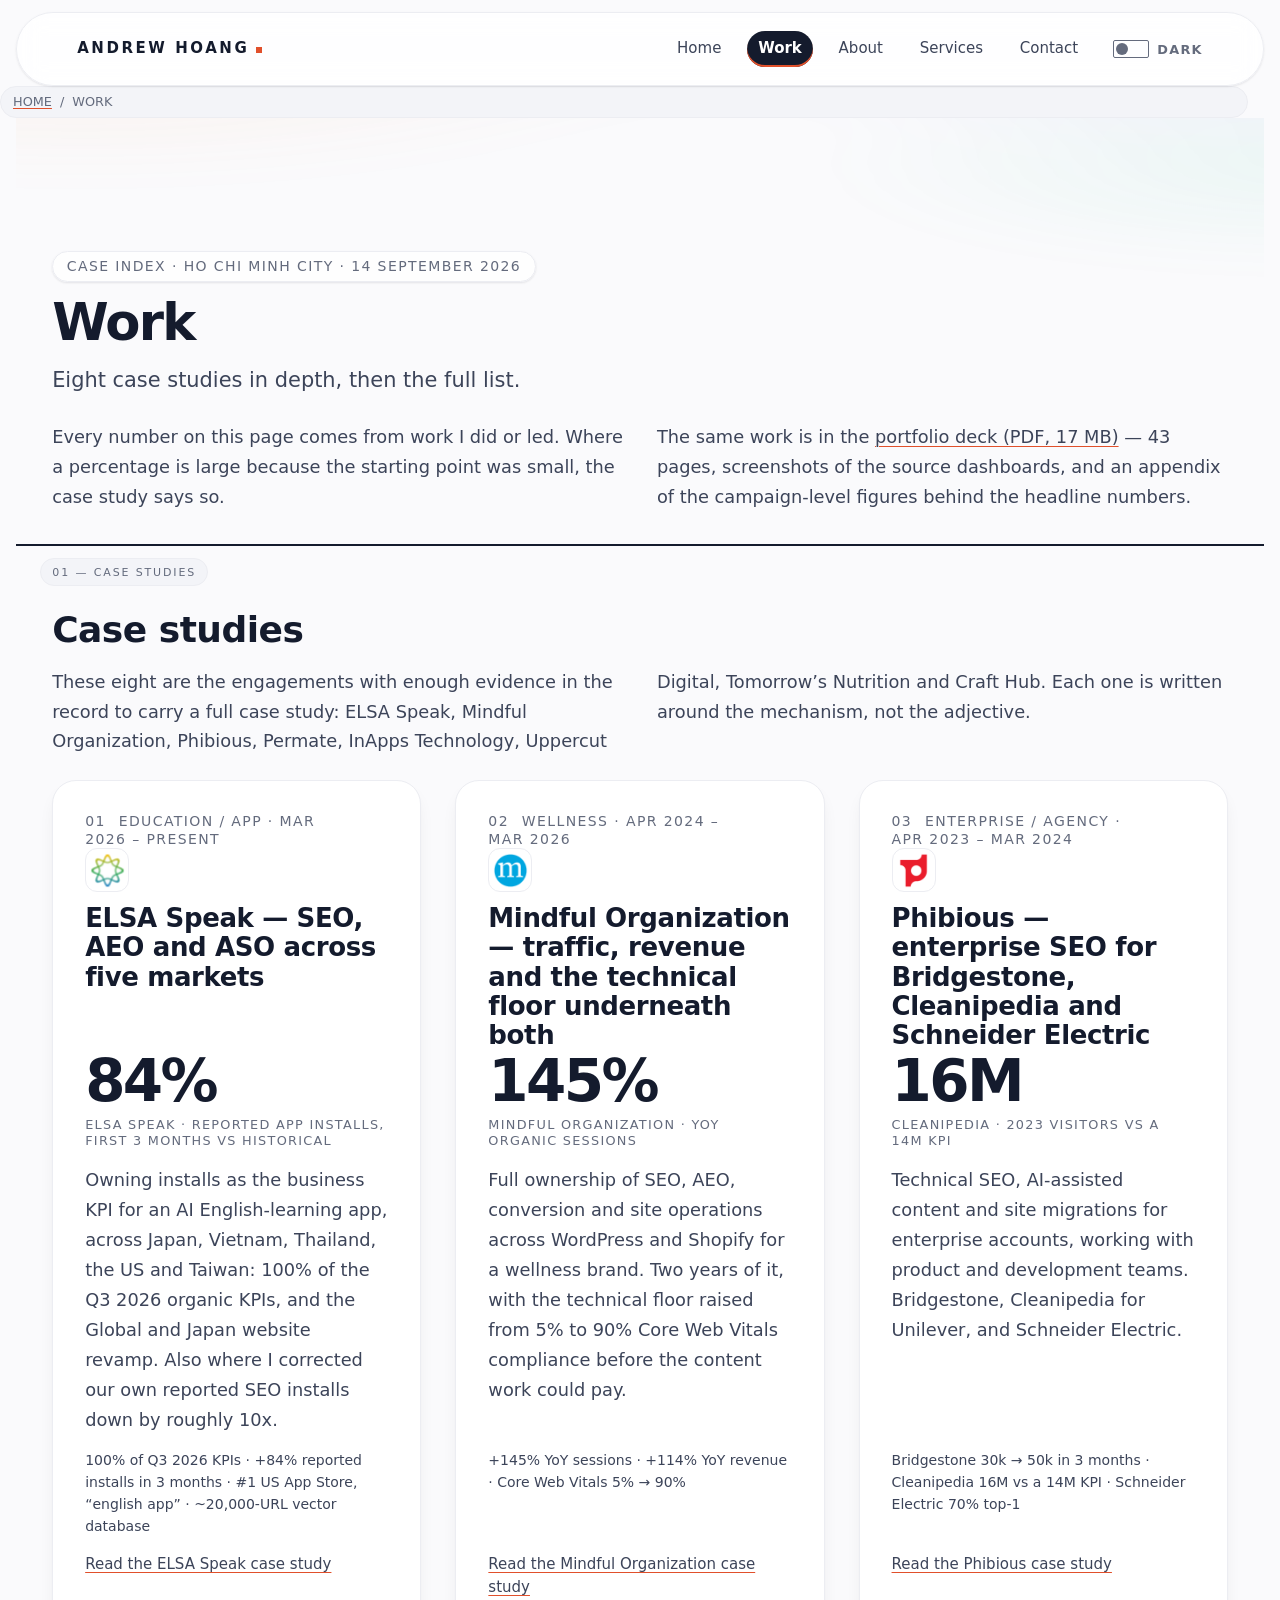
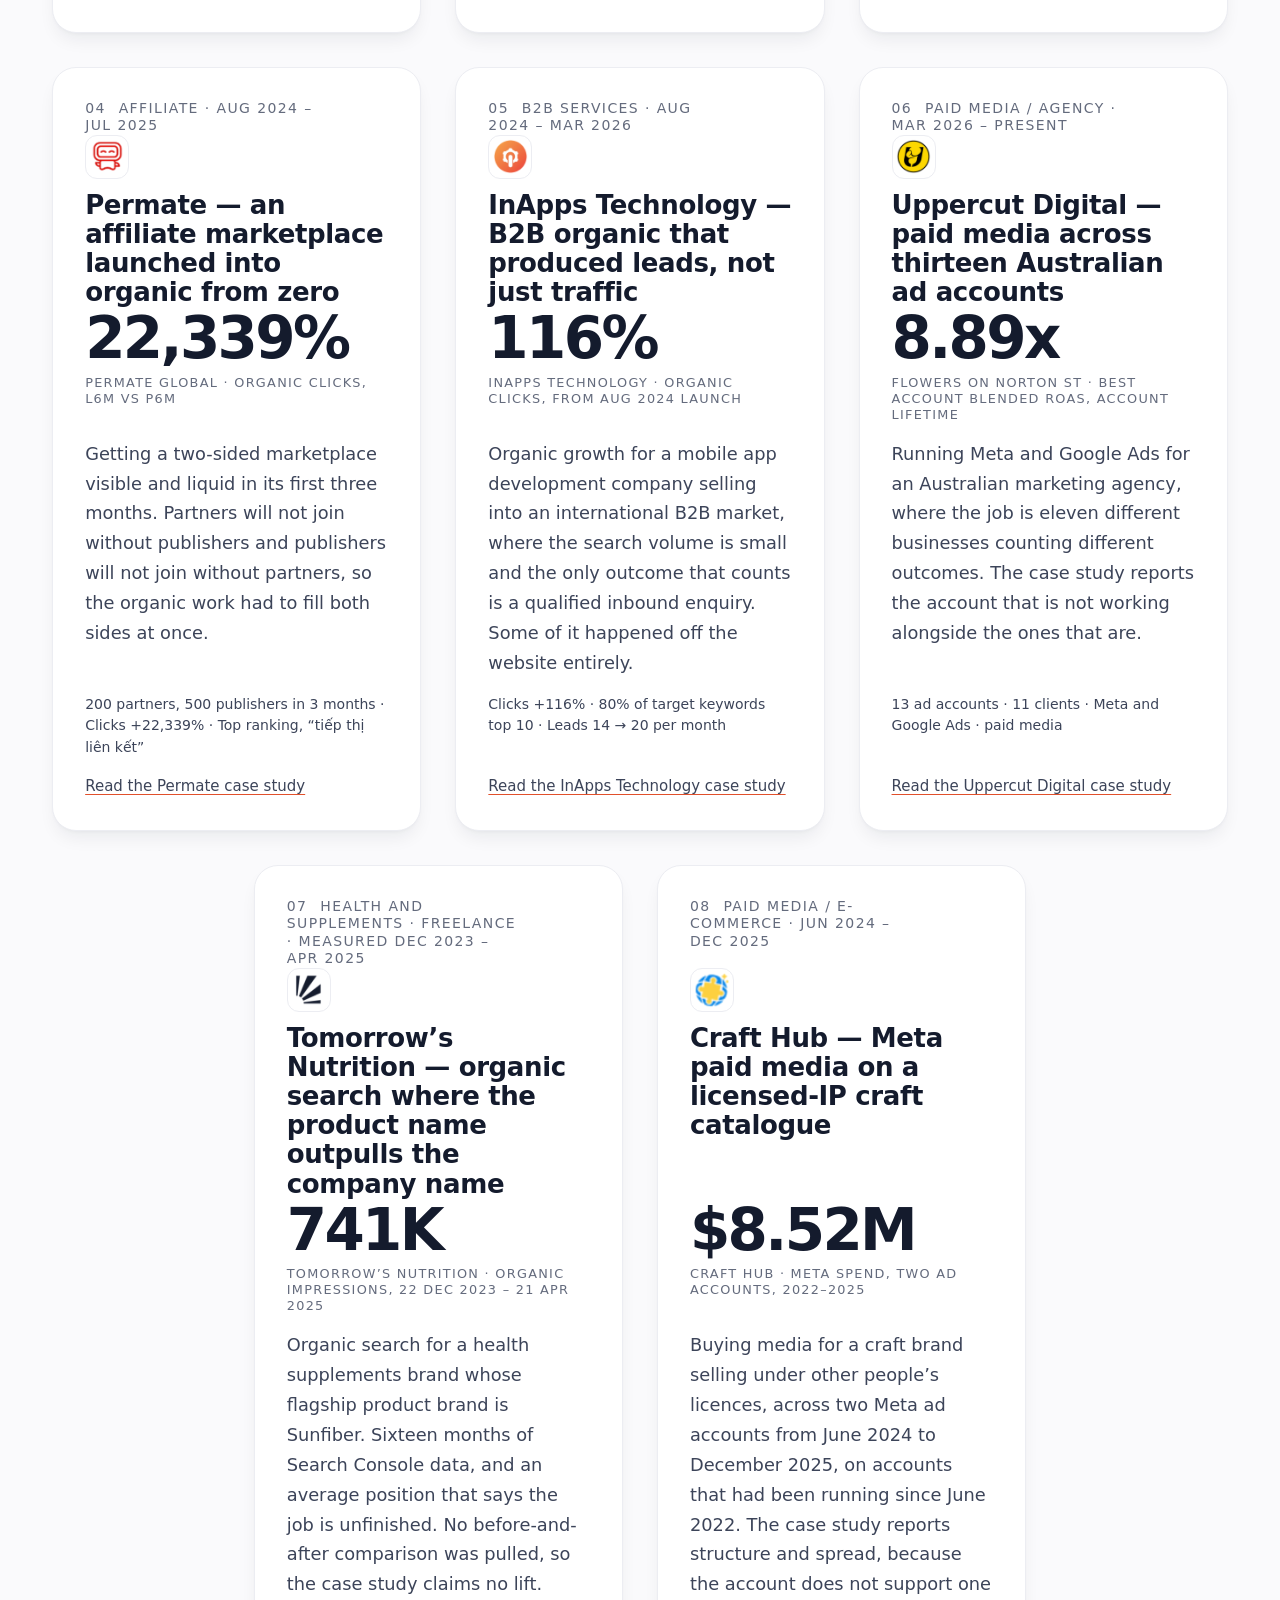
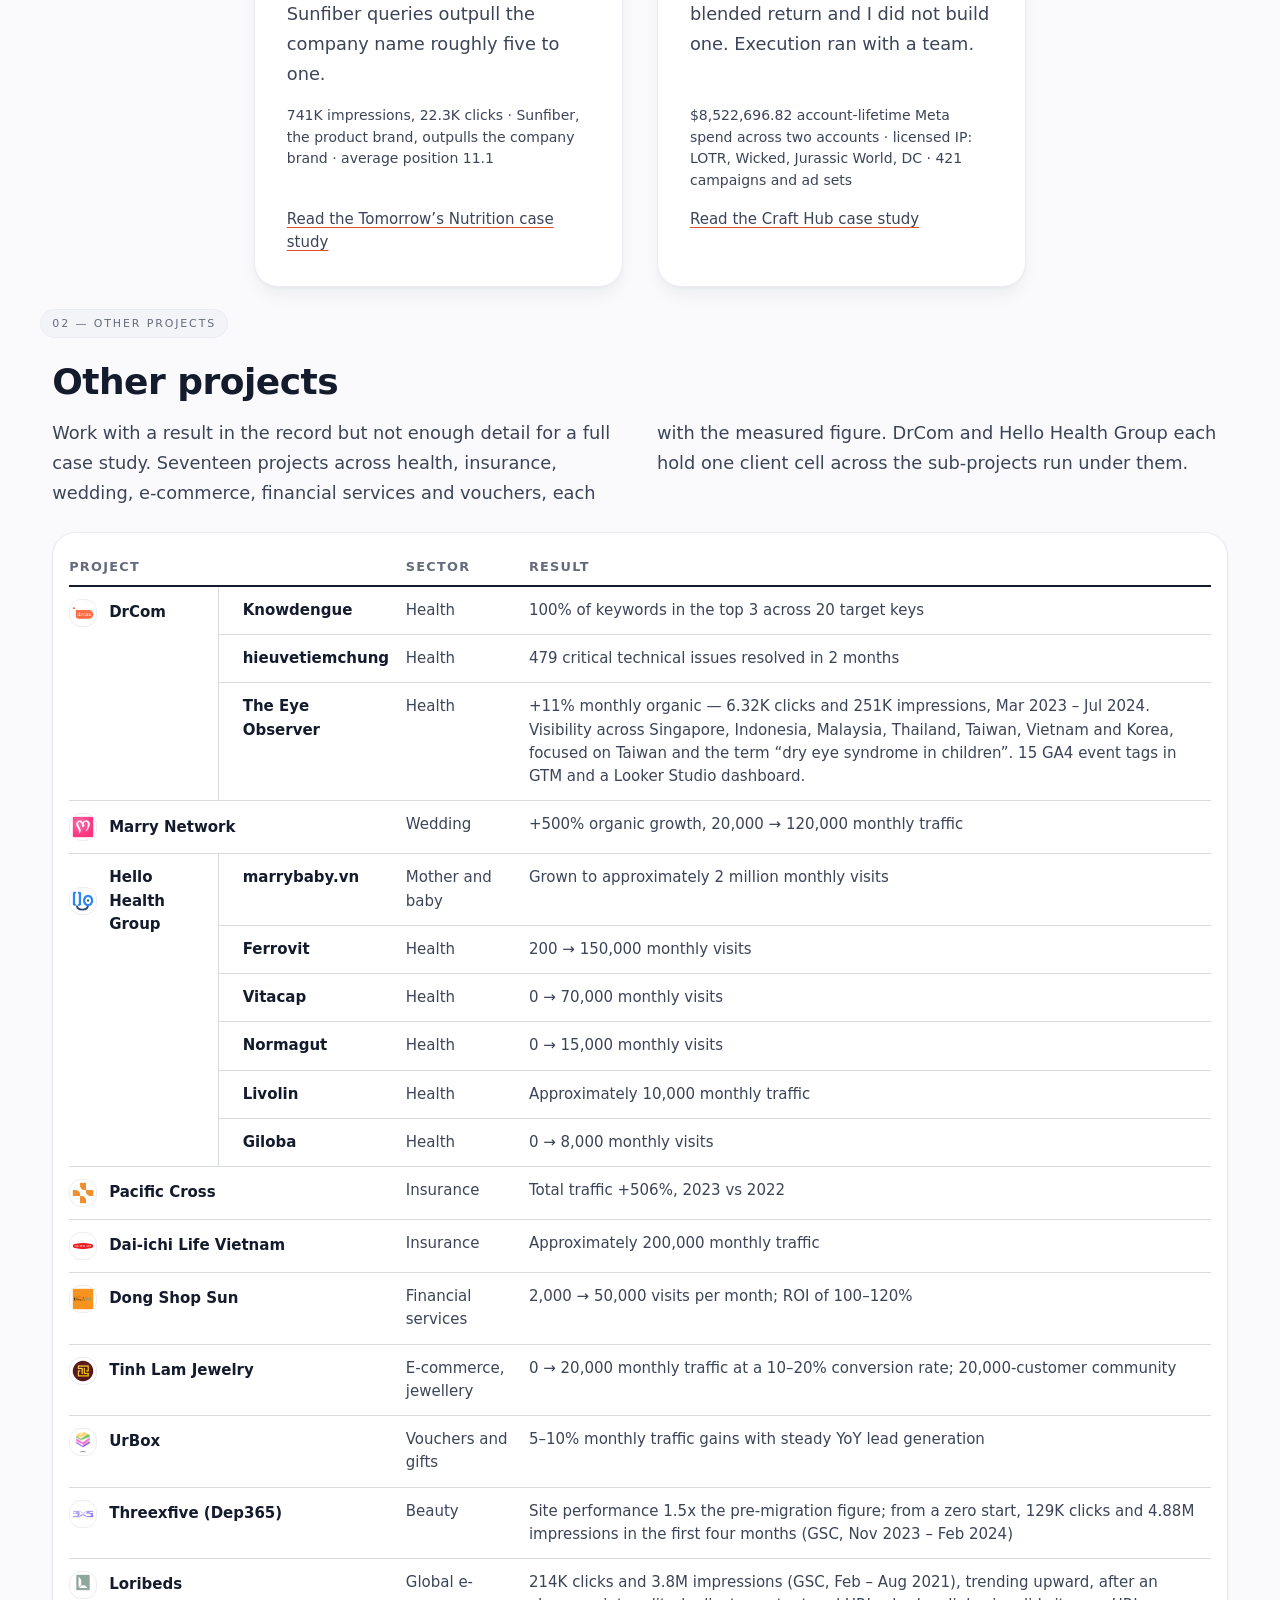
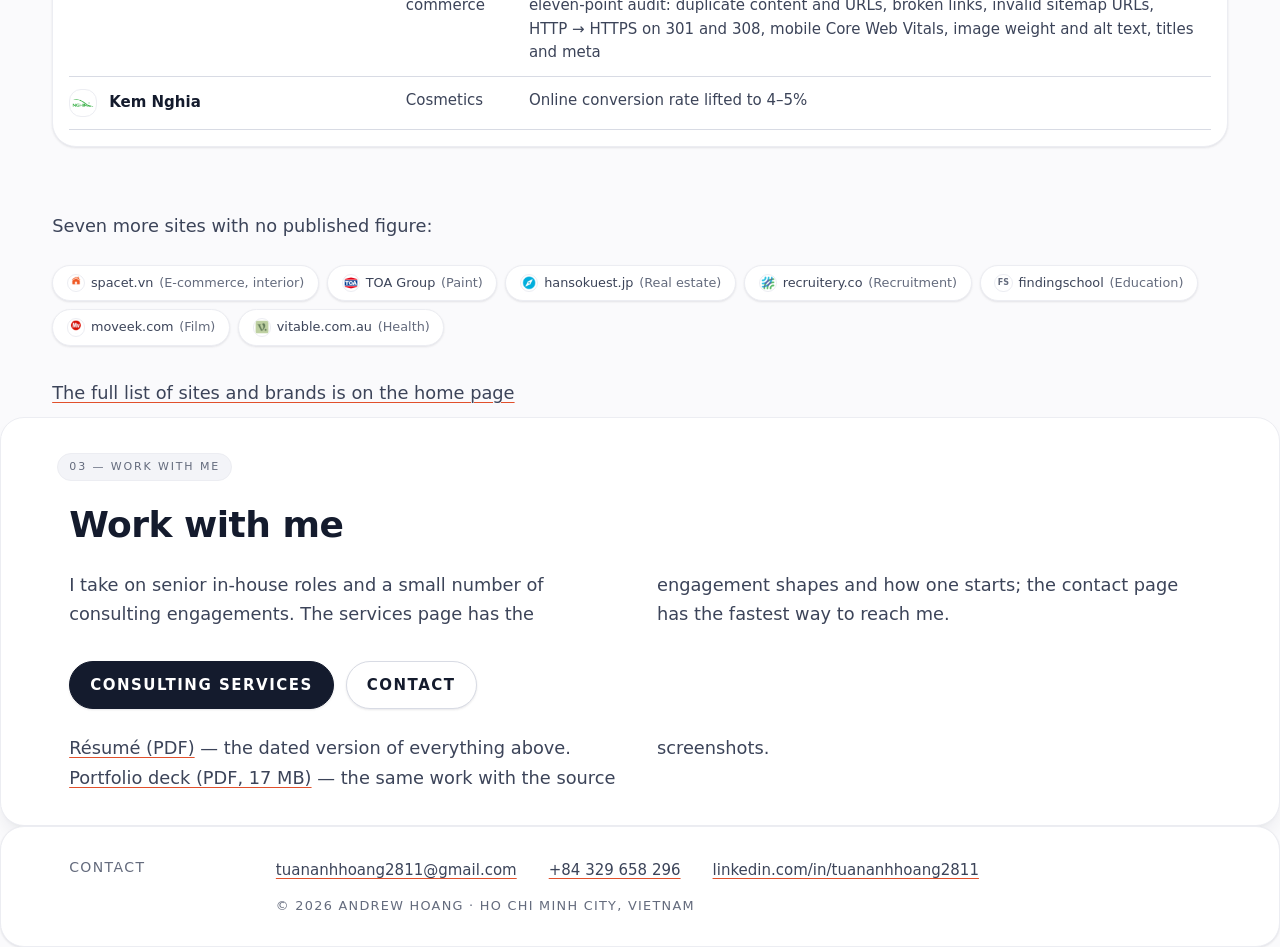
==== commit a530e38b: "Update the site to Resume V2 (17 Oct 2026) Employment dates now follow Resume V2: Hello Health Group" ====
--- a/work/index.html
+++ b/work/index.html
@@ -126,13 +126,13 @@
         },
         {
           "@type": "OrganizationRole",
-          "roleName": "SEO Lead & Email Marketing Specialist",
+          "roleName": "SEO & Email Marketing Consultant",
           "startDate": "2025-09",
           "worksFor": { "@id": "https://REPLACE-WITH-YOUR-DOMAIN/#org-lumetest" }
         },
         {
           "@type": "OrganizationRole",
-          "roleName": "Paid Media Specialist",
+          "roleName": "Paid Media Consultant",
           "startDate": "2026-03",
           "worksFor": { "@id": "https://REPLACE-WITH-YOUR-DOMAIN/#org-uppercut" }
         }
@@ -244,7 +244,8 @@
     {
       "@type": "Organization",
       "@id": "https://REPLACE-WITH-YOUR-DOMAIN/#org-hellobacsi",
-      "name": "Hellobacsi",
+      "name": "Hello Health Group",
+      "alternateName": "Hellobacsi",
       "url": "https://hellobacsi.com/"
     },
     {
@@ -257,7 +258,7 @@
       "@id": "https://REPLACE-WITH-YOUR-DOMAIN/work/index.html#webpage",
       "url": "https://REPLACE-WITH-YOUR-DOMAIN/work/index.html",
       "name": "SEO & AEO Case Studies | Andrew Hoang",
-      "description": "Case studies from Andrew Hoang's SEO, AEO and ASO work: 84% app install growth at ELSA Speak, 145% YoY organic sessions at Mindful Organization, and more.",
+      "description": "Case studies from Andrew Hoang's SEO, AEO and ASO work: 100% of Q3 2026 organic KPIs and 84% growth in reported installs at ELSA Speak, 145% YoY organic sessions at Mindful Organization, and more.",
       "isPartOf": { "@id": "https://REPLACE-WITH-YOUR-DOMAIN/#website" },
       "about": { "@id": "https://REPLACE-WITH-YOUR-DOMAIN/#person" },
       "author": { "@id": "https://REPLACE-WITH-YOUR-DOMAIN/#person" },
@@ -275,7 +276,7 @@
       "itemListOrder": "https://schema.org/ItemListOrderDescending",
       "numberOfItems": 8,
       "itemListElement": [
-        { "@type": "ListItem", "position": 1, "url": "https://REPLACE-WITH-YOUR-DOMAIN/work/elsa-speak.html", "name": "ELSA Speak: 84% app install lift via ASO" },
+        { "@type": "ListItem", "position": 1, "url": "https://REPLACE-WITH-YOUR-DOMAIN/work/elsa-speak.html", "name": "ELSA Speak: organic growth, a website revamp and a 10x attribution correction" },
         { "@type": "ListItem", "position": 2, "url": "https://REPLACE-WITH-YOUR-DOMAIN/work/mindful-organization.html", "name": "Mindful Organization: 145% YoY organic growth" },
         { "@type": "ListItem", "position": 3, "url": "https://REPLACE-WITH-YOUR-DOMAIN/work/phibious-enterprise-seo.html", "name": "Phibious: enterprise SEO and migrations" },
         { "@type": "ListItem", "position": 4, "url": "https://REPLACE-WITH-YOUR-DOMAIN/work/permate.html", "name": "Permate: 22,339% organic traffic growth" },
@@ -371,9 +372,9 @@
             <div>
               <h3 class="c-note__client" id="case-elsa"><span class="c-markrow"><span class="c-mark c-mark--img" aria-hidden="true"><img src="../assets/img/clients/elsa-speak.png" width="160" height="160" alt="" loading="lazy" decoding="async"></span><span>ELSA Speak — SEO, AEO and ASO across five markets</span></span></h3>
               <p class="figure">84%</p>
-              <p class="source">ELSA Speak · app installs, first 3 months</p>
-              <p class="prose">Owning installs as the business KPI for an AI English-learning app, across Japan, Vietnam, Thailand, the US and Taiwan. Also where I corrected our own reported SEO installs down by roughly 10x.</p>
-              <p class="c-tags u-mt-sm">+84% installs in 3 months · #1 US App Store, &ldquo;english app&rdquo; · ~20,000-URL vector database</p>
+              <p class="source">ELSA Speak · reported app installs, first 3 months vs historical</p>
+              <p class="prose">Owning installs as the business KPI for an AI English-learning app, across Japan, Vietnam, Thailand, the US and Taiwan: 100% of the Q3 2026 organic KPIs, and the Global and Japan website revamp. Also where I corrected our own reported SEO installs down by roughly 10x.</p>
+              <p class="c-tags u-mt-sm">100% of Q3 2026 KPIs · +84% reported installs in 3 months · #1 US App Store, &ldquo;english app&rdquo; · ~20,000-URL vector database</p>
               <p class="c-note__more"><a href="elsa-speak.html">Read the ELSA Speak case study</a></p>
             </div>
           </article>
@@ -381,7 +382,7 @@
 
         <li class="c-note reveal" style="--i:1">
           <article class="row">
-            <p class="row__rail"><span class="c-note__idx">02</span> Wellness · Apr 2024 – Jun 2026</p>
+            <p class="row__rail"><span class="c-note__idx">02</span> Wellness · Apr 2024 – Mar 2026</p>
             <div>
               <h3 class="c-note__client" id="case-mindful"><span class="c-markrow"><span class="c-mark c-mark--img" aria-hidden="true"><img src="../assets/img/clients/mindful-organization.png" width="160" height="160" alt="" loading="lazy" decoding="async"></span><span>Mindful Organization — traffic, revenue and the technical floor underneath both</span></span></h3>
               <p class="figure figure--long">145%</p>
@@ -395,7 +396,7 @@
 
         <li class="c-note reveal" style="--i:2">
           <article class="row">
-            <p class="row__rail"><span class="c-note__idx">03</span> Enterprise / Agency · Apr 2023 – Dec 2024</p>
+            <p class="row__rail"><span class="c-note__idx">03</span> Enterprise / Agency · Apr 2023 – Mar 2024</p>
             <div>
               <h3 class="c-note__client" id="case-phibious"><span class="c-markrow"><span class="c-mark c-mark--img" aria-hidden="true"><img src="../assets/img/clients/phibious.png" width="160" height="160" alt="" loading="lazy" decoding="async"></span><span>Phibious — enterprise SEO for Bridgestone, Cleanipedia and Schneider Electric</span></span></h3>
               <p class="figure">16M</p>
@@ -491,7 +492,7 @@
       <p class="section__folio">02 — Other projects</p>
       <h2 id="other-h" class="section__head">Other projects</h2>
       </div>
-      <p class="prose u-mt-sm">Work with a result in the record but not enough detail for a full case study. Seventeen projects across health, insurance, wedding, e-commerce, financial services and vouchers, each with the measured figure. DrCom and Hellobacsi each hold one client cell across the sub-projects run under them.</p>
+      <p class="prose u-mt-sm">Work with a result in the record but not enough detail for a full case study. Seventeen projects across health, insurance, wedding, e-commerce, financial services and vouchers, each with the measured figure. DrCom and Hello Health Group each hold one client cell across the sub-projects run under them.</p>
 
       <!-- The 17-row register. Same markup at every width; below 48rem it
            reflows to stacked records, so nothing scrolls sideways at 320px.
@@ -534,7 +535,7 @@
             </tr>
 
             <tr role="row">
-              <th role="rowheader" scope="rowgroup" rowspan="6" class="c-rowspan"><span class="c-markrow"><span class="c-mark c-mark--sm c-mark--img" aria-hidden="true"><img src="../assets/img/clients/hellobacsi.png" width="160" height="160" alt="" loading="lazy" decoding="async"></span><span>Hellobacsi</span></span></th>
+              <th role="rowheader" scope="rowgroup" rowspan="6" class="c-rowspan"><span class="c-markrow"><span class="c-mark c-mark--sm c-mark--img" aria-hidden="true"><img src="../assets/img/clients/hellobacsi.png" width="160" height="160" alt="" loading="lazy" decoding="async"></span><span>Hello Health Group</span></span></th>
               <th role="rowheader" scope="row" class="c-subrow">marrybaby.vn</th>
               <td role="cell"><span class="c-table__lab" aria-hidden="true">Sector</span><span class="c-table__val">Mother and baby</span></td>
               <td role="cell"><span class="c-table__lab" aria-hidden="true">Result</span><span class="c-table__val">Grown to approximately 2 million monthly visits</span></td>
--- a/assets/css/site.css
+++ b/assets/css/site.css
@@ -1238,6 +1238,148 @@
    stays inside the comfortable range. Scoped to this section so the case
    study heroes keep the wider --wrap-narrow. */
 .c-contact .shell--narrow { max-inline-size: 46rem; }
+
+/* --- 5.18b contact.html: one right edge, not four ----------
+   This page is a single 52rem column from top to bottom, and at
+   1215px four different right edges were stacking inside it:
+
+     h1, the .c-dl rules and the buttons   762px
+     .prose                                590px  (62ch cap)
+     .dek                                  514px  (46ch cap)
+
+   Two caps written for pages where the measure has something
+   BESIDE it — a portrait, a second column, a figure — and here
+   there is nothing beside it, so the cap is not protecting a
+   reading measure, it is just leaving the right third of a
+   narrow column empty under a rule that runs the full width.
+
+   Both caps come off, on this page only. The prose lands at
+   about 80 characters, above the 66 that is ideal and at the top
+   of what is comfortable — acceptable because every block on
+   this page is three or four lines, not a long read. Do NOT
+   copy this to the case studies: those ARE long reads, and 62ch
+   is doing real work there. */
+.page-contact .shell--narrow .prose,
+.page-contact .shell--narrow .dek { max-inline-size: none; }
+
+/* --- 5.18a contact.html on a wide screen -------------------
+   Measured at 1920: the 52rem column used 43% of the viewport
+   and left 537px empty on one side and 552px on the other. The
+   homepage uses 87% at the same width. A page whose job is to
+   be read once and acted on should not be the narrowest thing
+   on the site.
+
+   Widening the column was the wrong lever — it would have given
+   a 1200px-wide text input and a definition list with its value
+   stranded a metre from its label. The width is spent on a
+   SECOND COLUMN instead: how to reach me on the left, what to
+   send on the right, each landing near 600px, which is where the
+   form fields and the prose both want to be anyway.
+
+   main becomes the shell and the grid, so nothing in the HTML
+   moved. The inner .shell elements give up their own wrap and
+   gutter — left in place they would have stacked two gutters
+   plus the grid gap down the middle and pulled both columns off
+   the page's own left and right edges. Below 64rem the whole
+   block is inert and the page is the single column it has always
+   been. */
+@media (min-width: 64rem) {
+  .page-contact main {
+    display: grid;
+    grid-template-columns: repeat(2, minmax(0, 1fr));
+    column-gap: calc(var(--grid-gap) * 1.5);
+    align-items: start;
+    inline-size: 100%;
+    max-inline-size: var(--wrap);
+    margin-inline: auto;
+    padding-inline: var(--space-gutter);
+  }
+  /* One gutter for the page, set above; none inside a track. */
+  .page-contact main > * > .shell,
+  .page-contact main > .shell {
+    max-inline-size: none;
+    margin-inline: 0;
+    padding-inline: 0;
+  }
+  /* The breadcrumb and the hero address the page, not a column. */
+  .page-contact main > .c-crumbs,
+  .page-contact main > .section:first-of-type { grid-column: 1 / -1; }
+
+  /* --rail is 13.5vw, which was right when a row spanned the whole
+     page and is not once a row sits in a half-width track: at 1440
+     it took 194px of a 558px column and wrapped the LinkedIn value
+     onto a second line after "…tuananhhoang281". Retuned to the
+     track, not the viewport. The token is redefined rather than
+     the rule overridden, so .row would follow too if this page
+     ever grew one. */
+  .page-contact main { --rail: 7.5rem; }
+}
+
+
+/* --- 5.18c The enquiry form --------------------------------
+   The only form on the site, and the only place a visitor types
+   anything. It posts to Web3Forms, which means ONE third-party
+   request — on submit, never on load. The page says so in its
+   own copy, because the zero-requests-at-load claim beside it
+   has to stay checkable in a Network tab.
+
+   Built from the existing tokens, not from new ones: the field
+   radius is --r-sm, the same as every inner tile; the border is
+   --rule-mid, the same hairline as a table body; the focus and
+   hover state is --hover, like every other control. Nothing
+   here is a one-off colour. */
+.c-form {
+  display: grid;
+  gap: var(--s-md);
+  margin-block-start: var(--s-lg);
+}
+/* minmax(0,…) on the track, not just the child: a grid item's
+   default min-width is auto, and a textarea's intrinsic width is
+   its cols attribute, which blew the field past the shell at
+   320px before this was here. */
+.c-form__field { display: grid; grid-template-columns: minmax(0, 1fr); gap: var(--s-3xs); }
+
+.c-form input,
+.c-form textarea {
+  font-family: var(--font-ui);
+  font-size: var(--fs-base);
+  line-height: var(--lh-body);
+  color: var(--ink);
+  background: var(--surface);
+  border: var(--w-hair) solid var(--rule-mid);
+  border-radius: var(--r-sm);
+  padding: var(--s-2xs) var(--s-xs);
+  min-block-size: 2.75rem;          /* 44px touch target */
+  inline-size: 100%;
+  transition: border-color var(--dur-fast) var(--ease);
+}
+.c-form textarea { min-block-size: 9.5rem; resize: vertical; }
+.c-form input:hover,
+.c-form textarea:hover { border-color: var(--hover); }
+.c-form input:focus-visible,
+.c-form textarea:focus-visible { border-color: var(--hover); }
+
+/* The optional marker sits inside the <label>, so it has to undo
+   the three things .label does to text. */
+.c-form__opt {
+  text-transform: none;
+  letter-spacing: var(--tr-normal);
+  font-weight: 400;
+  color: var(--ink-4);
+}
+.c-form .c-actions { margin-block-start: var(--s-2xs); }
+
+/* Honeypot. Bots fill it, humans never see it, and tabindex/
+   aria-hidden keep keyboard and screen-reader users out of it —
+   most examples online omit both and quietly break AT. */
+.c-form__bot {
+  position: absolute;
+  inline-size: 1px; block-size: 1px;
+  overflow: hidden; clip-path: inset(50%);
+  white-space: nowrap;
+}
+
+@media print { .c-form { display: none; } }
 .c-contact__list { list-style: none; margin: var(--s-lg) 0 0; padding: 0;
                    display: grid; gap: var(--s-sm); }
 .c-contact__list a {
@@ -1882,22 +2024,22 @@
 .c-nav a[aria-current="page"]:hover { background: var(--hover); color: var(--on-hover); }
 
 /* --- 10.3 Sections: air instead of rules -------------------- */
-/* Two adjacent sections each contributed 98px at a 1224px viewport, so the
-   white space between one section's last line and the next section's first
-   was 196px — better than a fifth of the screen, empty. Reduced to about
-   130px at that width, which still separates but no longer strands.
-   One token, one line: every section on all fourteen pages follows it. */
-.section { padding-block: clamp(2.75rem, 5.3vw, 4.75rem); }
-
-/* One section opts out of that rhythm. #results on the homepage
-   ends with a link out to the full register, and opens under the
-   hero's own heavy rule, so both of its gaps were already being
-   held apart by something else: 202px below the hero and 135px
-   above "What I do", against a 64px token doing the work twice.
-   Zeroing it here leaves 138px and 71px. The token is untouched,
-   so the other thirty-odd sections keep the rhythm; this is a
-   single opt-out, spelled on the element. */
-.section--flush { padding-block: 0; }
+/* Measured twice, tightened twice.
+     98px a side  -> 196px between sections. A fifth of the screen, empty.
+     64px a side  -> 131px. Better, and still the largest single stretch of
+                    nothing on about.html, where two of the five joins came
+                    out at 176px because the last card in the section carries
+                    45px of its own padding on top of the section's.
+     36px a side  -> 73px.
+     10px a side  -> 20px, which is what is set below.
+   The number that matters is the SUM: two adjacent sections each pay this,
+   so the visible gap is always double what is written here. 20px is close
+   enough to nothing that the folio pill now reads as a label ON the block
+   above it rather than as the opening of a new one — that is the intended
+   effect, not an oversight, and it is why the figure is flat rather than
+   fluid. There is nothing left to scale at this size. One token, one line,
+   every section on all fourteen pages, no exceptions. */
+.section { padding-block: 10px; }
 .section__rule { display: none; }
 .section__folio {
   display: inline-block;
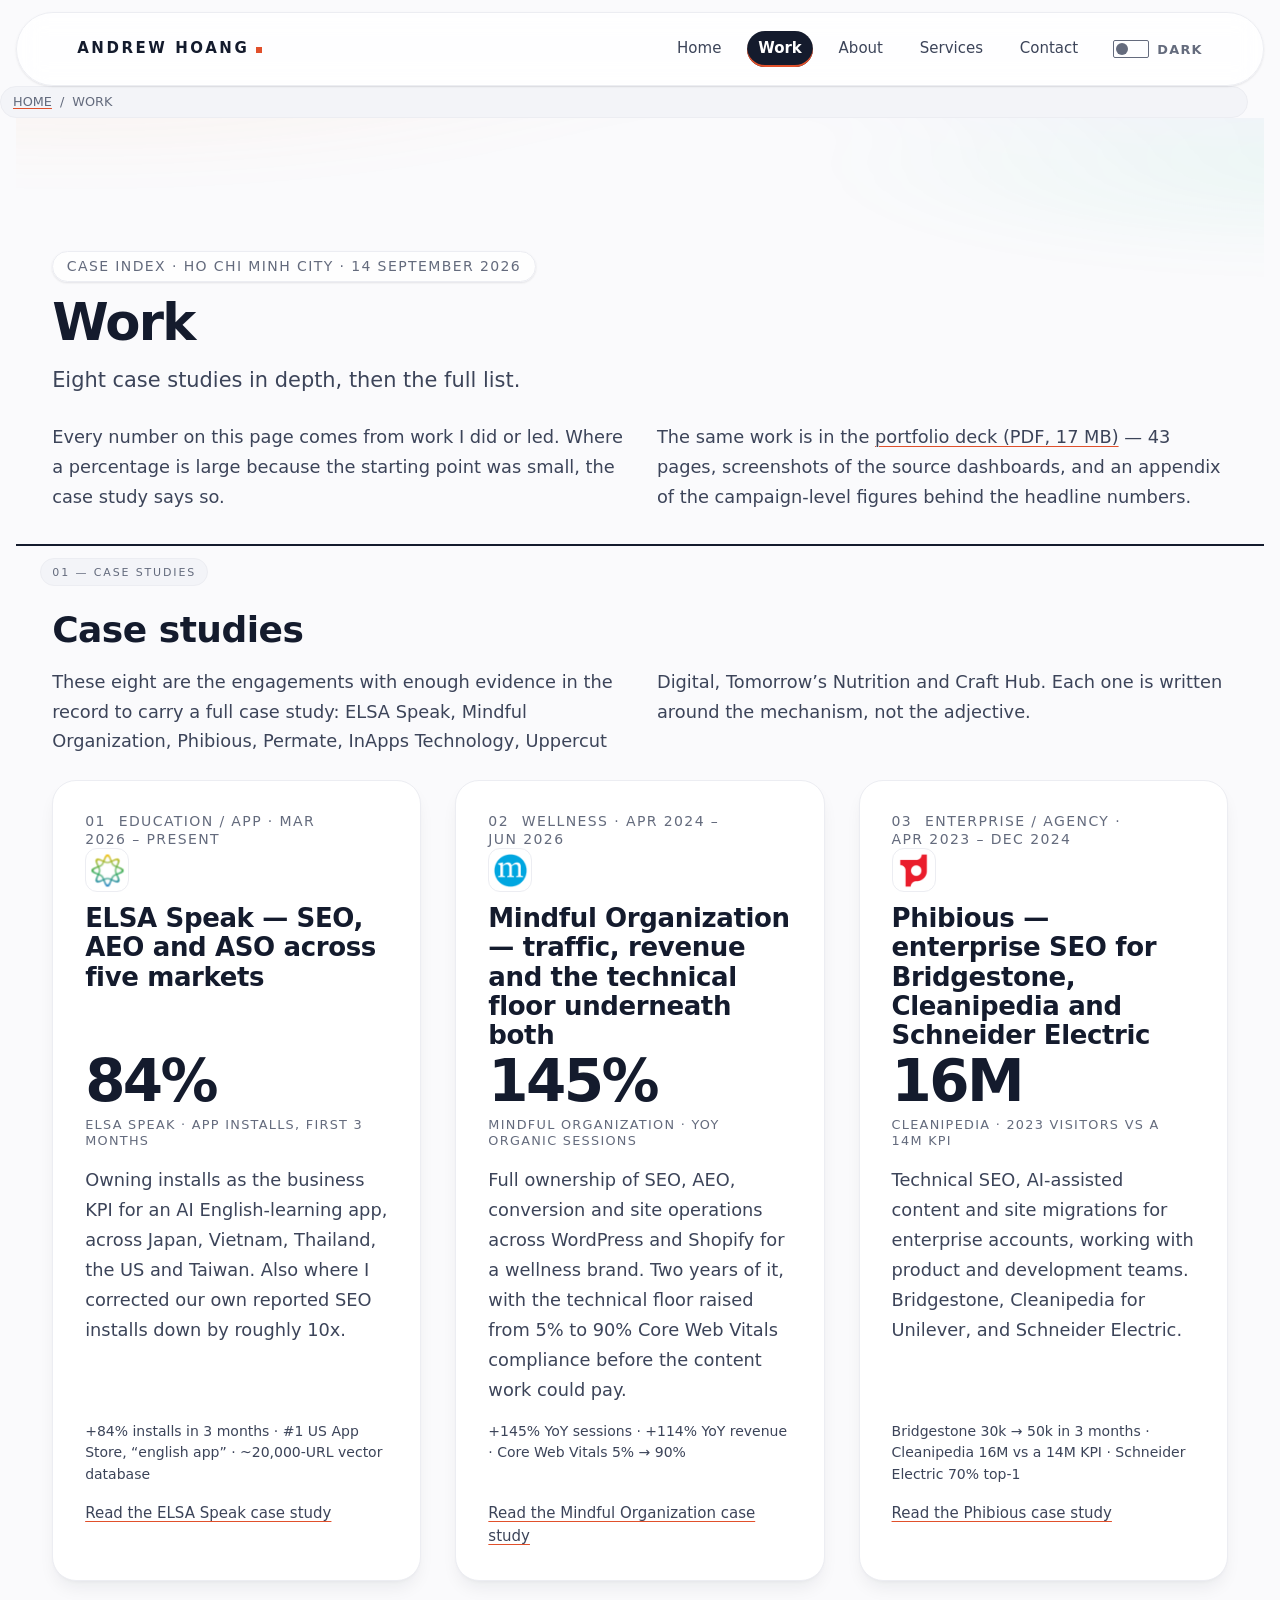
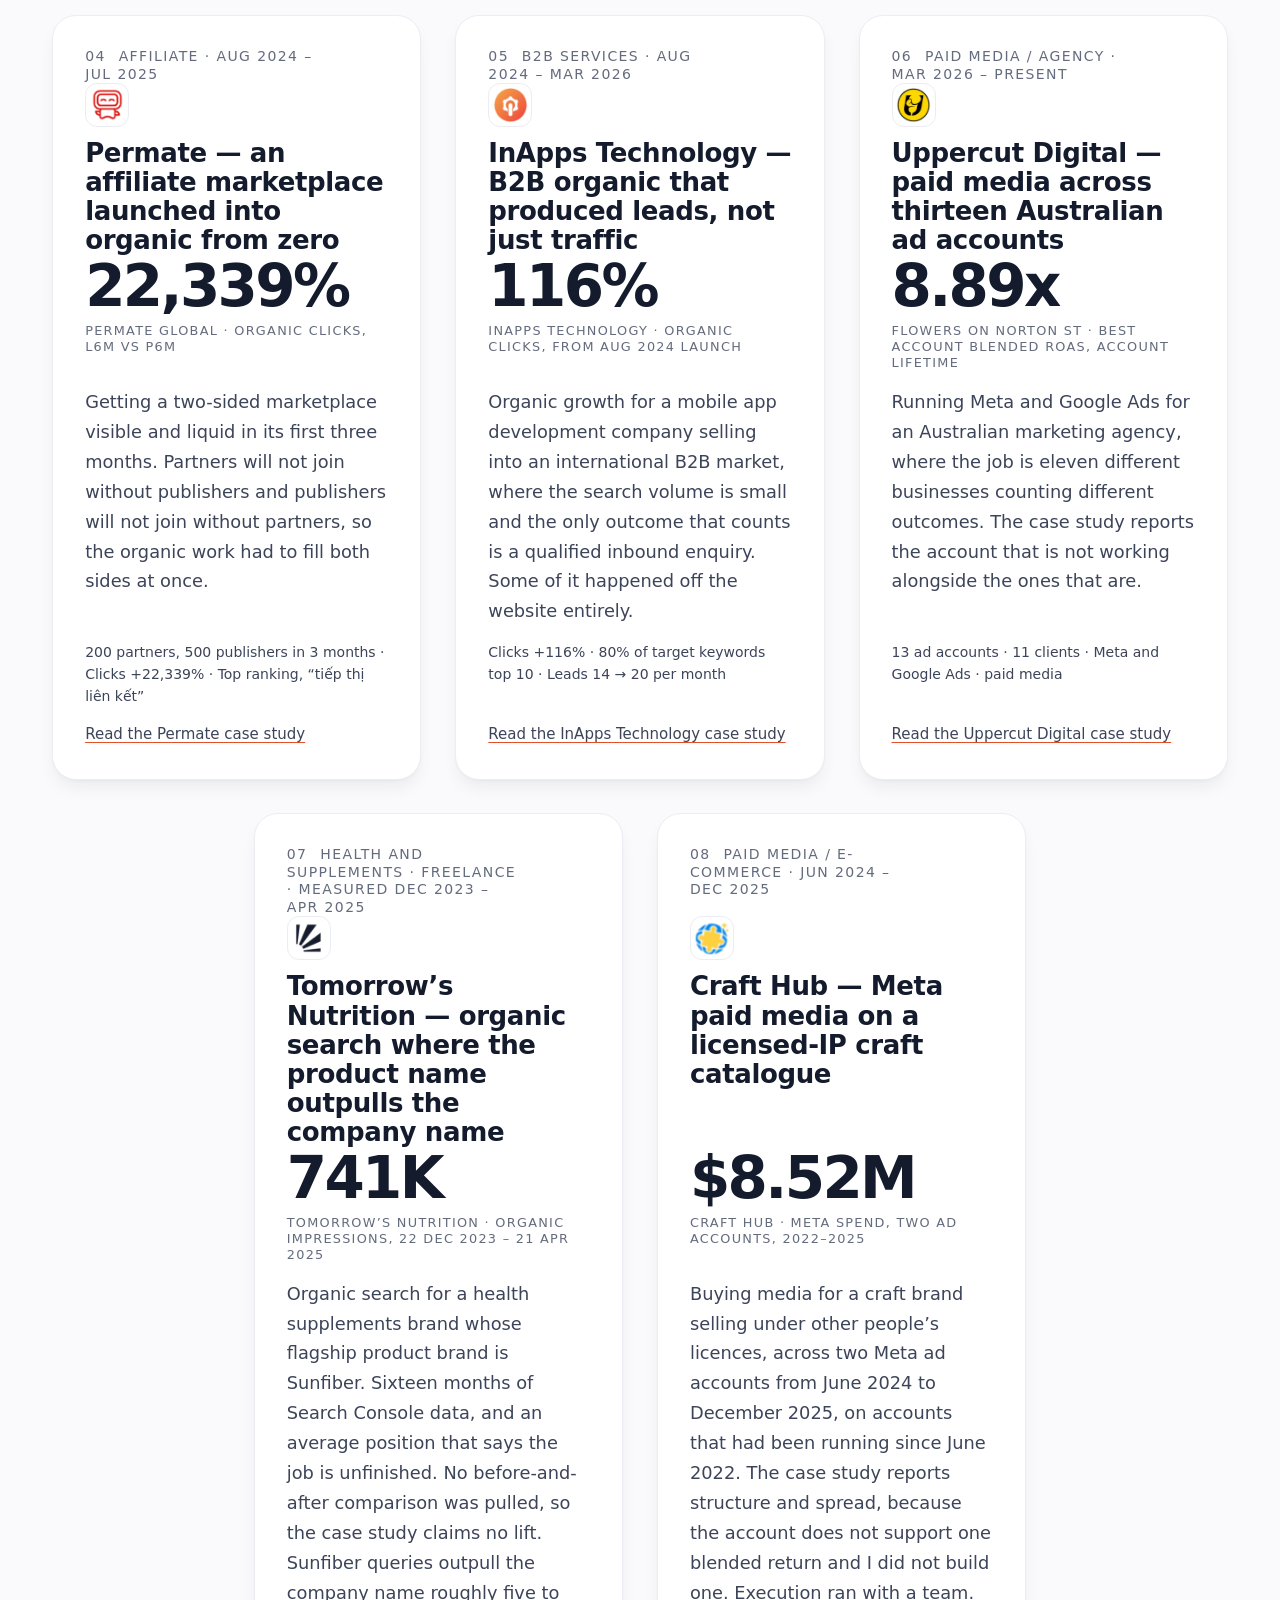
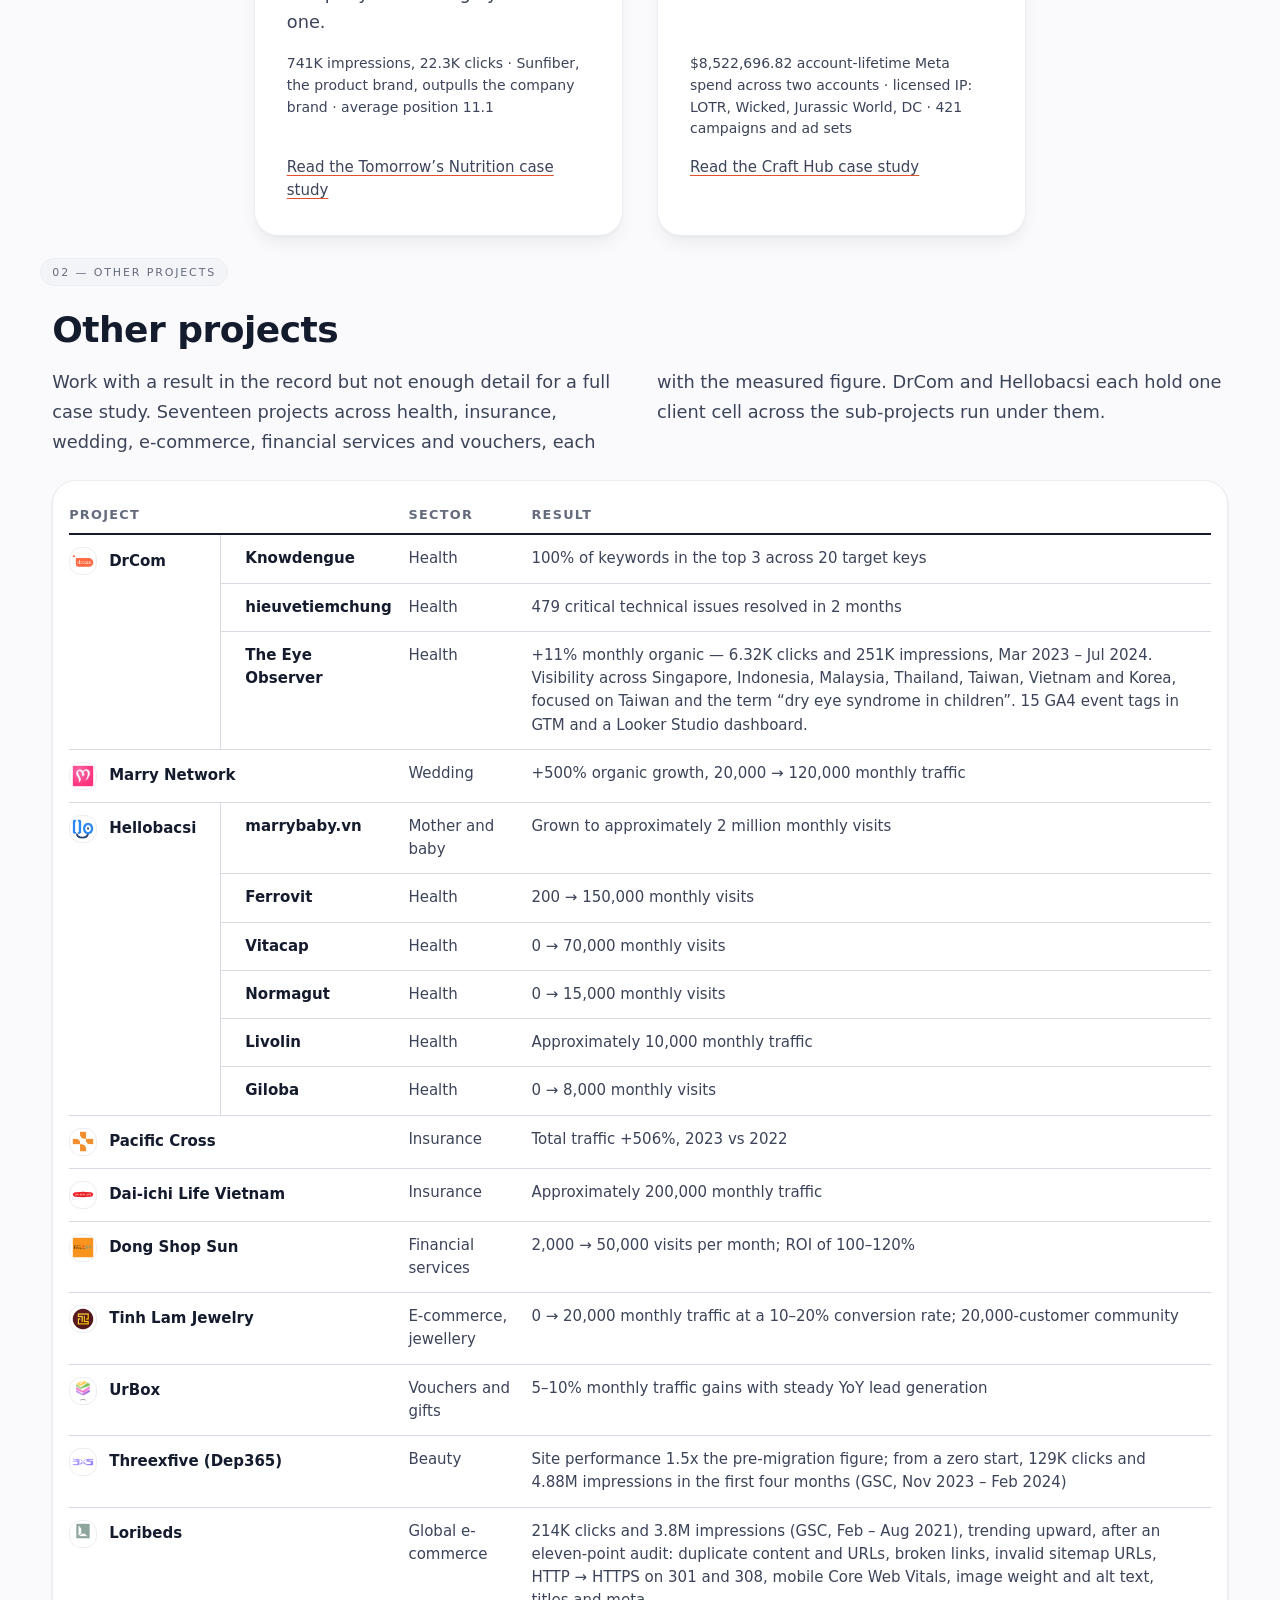
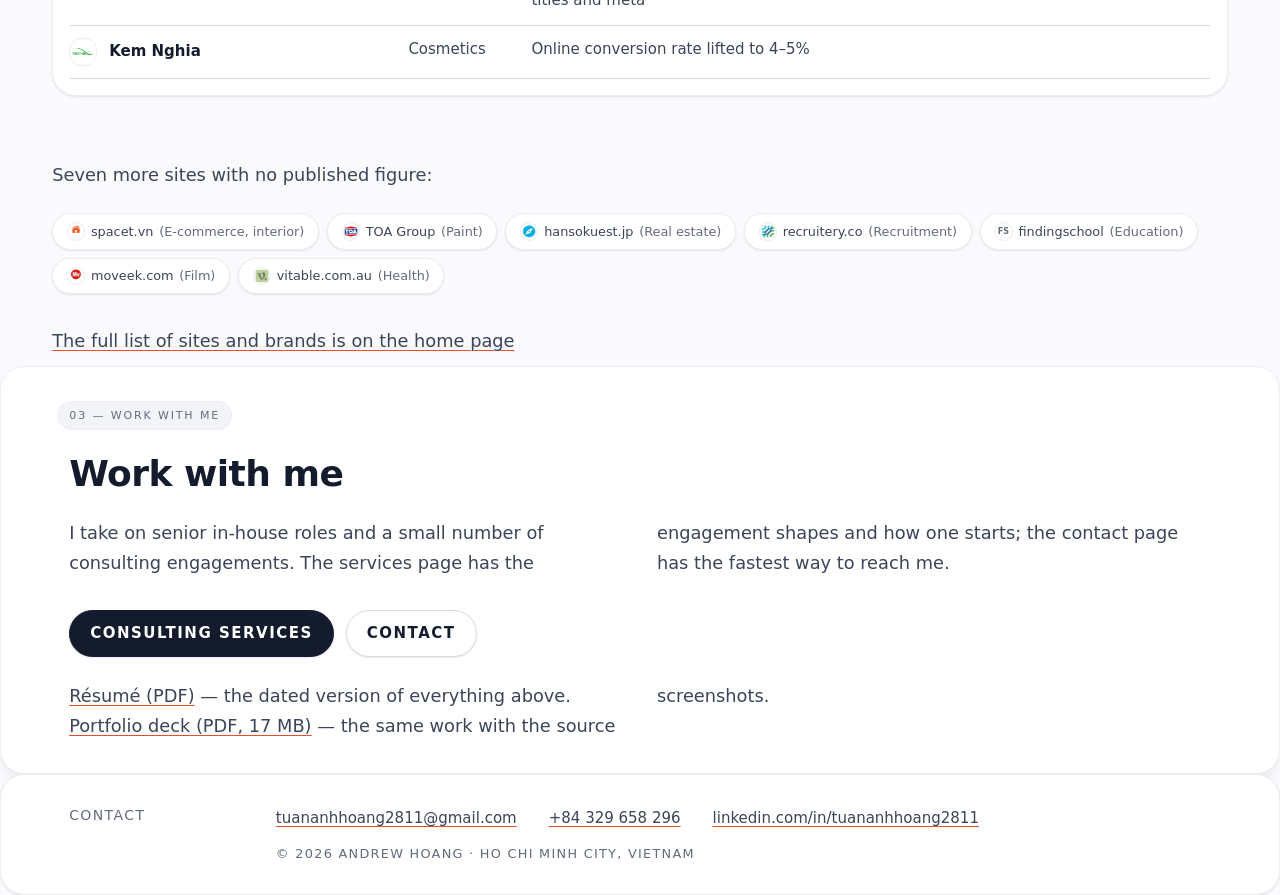
==== commit d340e14e: "Revert the Resume V2 changes Restores the site exactly as it was at 74d708f: the earlier timeline, r" ====
--- a/work/index.html
+++ b/work/index.html
@@ -126,13 +126,13 @@
         },
         {
           "@type": "OrganizationRole",
-          "roleName": "SEO & Email Marketing Consultant",
+          "roleName": "SEO Lead & Email Marketing Specialist",
           "startDate": "2025-09",
           "worksFor": { "@id": "https://REPLACE-WITH-YOUR-DOMAIN/#org-lumetest" }
         },
         {
           "@type": "OrganizationRole",
-          "roleName": "Paid Media Consultant",
+          "roleName": "Paid Media Specialist",
           "startDate": "2026-03",
           "worksFor": { "@id": "https://REPLACE-WITH-YOUR-DOMAIN/#org-uppercut" }
         }
@@ -244,8 +244,7 @@
     {
       "@type": "Organization",
       "@id": "https://REPLACE-WITH-YOUR-DOMAIN/#org-hellobacsi",
-      "name": "Hello Health Group",
-      "alternateName": "Hellobacsi",
+      "name": "Hellobacsi",
       "url": "https://hellobacsi.com/"
     },
     {
@@ -258,7 +257,7 @@
       "@id": "https://REPLACE-WITH-YOUR-DOMAIN/work/index.html#webpage",
       "url": "https://REPLACE-WITH-YOUR-DOMAIN/work/index.html",
       "name": "SEO & AEO Case Studies | Andrew Hoang",
-      "description": "Case studies from Andrew Hoang's SEO, AEO and ASO work: 100% of Q3 2026 organic KPIs and 84% growth in reported installs at ELSA Speak, 145% YoY organic sessions at Mindful Organization, and more.",
+      "description": "Case studies from Andrew Hoang's SEO, AEO and ASO work: 84% app install growth at ELSA Speak, 145% YoY organic sessions at Mindful Organization, and more.",
       "isPartOf": { "@id": "https://REPLACE-WITH-YOUR-DOMAIN/#website" },
       "about": { "@id": "https://REPLACE-WITH-YOUR-DOMAIN/#person" },
       "author": { "@id": "https://REPLACE-WITH-YOUR-DOMAIN/#person" },
@@ -276,7 +275,7 @@
       "itemListOrder": "https://schema.org/ItemListOrderDescending",
       "numberOfItems": 8,
       "itemListElement": [
-        { "@type": "ListItem", "position": 1, "url": "https://REPLACE-WITH-YOUR-DOMAIN/work/elsa-speak.html", "name": "ELSA Speak: organic growth, a website revamp and a 10x attribution correction" },
+        { "@type": "ListItem", "position": 1, "url": "https://REPLACE-WITH-YOUR-DOMAIN/work/elsa-speak.html", "name": "ELSA Speak: 84% app install lift via ASO" },
         { "@type": "ListItem", "position": 2, "url": "https://REPLACE-WITH-YOUR-DOMAIN/work/mindful-organization.html", "name": "Mindful Organization: 145% YoY organic growth" },
         { "@type": "ListItem", "position": 3, "url": "https://REPLACE-WITH-YOUR-DOMAIN/work/phibious-enterprise-seo.html", "name": "Phibious: enterprise SEO and migrations" },
         { "@type": "ListItem", "position": 4, "url": "https://REPLACE-WITH-YOUR-DOMAIN/work/permate.html", "name": "Permate: 22,339% organic traffic growth" },
@@ -372,9 +371,9 @@
             <div>
               <h3 class="c-note__client" id="case-elsa"><span class="c-markrow"><span class="c-mark c-mark--img" aria-hidden="true"><img src="../assets/img/clients/elsa-speak.png" width="160" height="160" alt="" loading="lazy" decoding="async"></span><span>ELSA Speak — SEO, AEO and ASO across five markets</span></span></h3>
               <p class="figure">84%</p>
-              <p class="source">ELSA Speak · reported app installs, first 3 months vs historical</p>
-              <p class="prose">Owning installs as the business KPI for an AI English-learning app, across Japan, Vietnam, Thailand, the US and Taiwan: 100% of the Q3 2026 organic KPIs, and the Global and Japan website revamp. Also where I corrected our own reported SEO installs down by roughly 10x.</p>
-              <p class="c-tags u-mt-sm">100% of Q3 2026 KPIs · +84% reported installs in 3 months · #1 US App Store, &ldquo;english app&rdquo; · ~20,000-URL vector database</p>
+              <p class="source">ELSA Speak · app installs, first 3 months</p>
+              <p class="prose">Owning installs as the business KPI for an AI English-learning app, across Japan, Vietnam, Thailand, the US and Taiwan. Also where I corrected our own reported SEO installs down by roughly 10x.</p>
+              <p class="c-tags u-mt-sm">+84% installs in 3 months · #1 US App Store, &ldquo;english app&rdquo; · ~20,000-URL vector database</p>
               <p class="c-note__more"><a href="elsa-speak.html">Read the ELSA Speak case study</a></p>
             </div>
           </article>
@@ -382,7 +381,7 @@
 
         <li class="c-note reveal" style="--i:1">
           <article class="row">
-            <p class="row__rail"><span class="c-note__idx">02</span> Wellness · Apr 2024 – Mar 2026</p>
+            <p class="row__rail"><span class="c-note__idx">02</span> Wellness · Apr 2024 – Jun 2026</p>
             <div>
               <h3 class="c-note__client" id="case-mindful"><span class="c-markrow"><span class="c-mark c-mark--img" aria-hidden="true"><img src="../assets/img/clients/mindful-organization.png" width="160" height="160" alt="" loading="lazy" decoding="async"></span><span>Mindful Organization — traffic, revenue and the technical floor underneath both</span></span></h3>
               <p class="figure figure--long">145%</p>
@@ -396,7 +395,7 @@
 
         <li class="c-note reveal" style="--i:2">
           <article class="row">
-            <p class="row__rail"><span class="c-note__idx">03</span> Enterprise / Agency · Apr 2023 – Mar 2024</p>
+            <p class="row__rail"><span class="c-note__idx">03</span> Enterprise / Agency · Apr 2023 – Dec 2024</p>
             <div>
               <h3 class="c-note__client" id="case-phibious"><span class="c-markrow"><span class="c-mark c-mark--img" aria-hidden="true"><img src="../assets/img/clients/phibious.png" width="160" height="160" alt="" loading="lazy" decoding="async"></span><span>Phibious — enterprise SEO for Bridgestone, Cleanipedia and Schneider Electric</span></span></h3>
               <p class="figure">16M</p>
@@ -492,7 +491,7 @@
       <p class="section__folio">02 — Other projects</p>
       <h2 id="other-h" class="section__head">Other projects</h2>
       </div>
-      <p class="prose u-mt-sm">Work with a result in the record but not enough detail for a full case study. Seventeen projects across health, insurance, wedding, e-commerce, financial services and vouchers, each with the measured figure. DrCom and Hello Health Group each hold one client cell across the sub-projects run under them.</p>
+      <p class="prose u-mt-sm">Work with a result in the record but not enough detail for a full case study. Seventeen projects across health, insurance, wedding, e-commerce, financial services and vouchers, each with the measured figure. DrCom and Hellobacsi each hold one client cell across the sub-projects run under them.</p>
 
       <!-- The 17-row register. Same markup at every width; below 48rem it
            reflows to stacked records, so nothing scrolls sideways at 320px.
@@ -535,7 +534,7 @@
             </tr>
 
             <tr role="row">
-              <th role="rowheader" scope="rowgroup" rowspan="6" class="c-rowspan"><span class="c-markrow"><span class="c-mark c-mark--sm c-mark--img" aria-hidden="true"><img src="../assets/img/clients/hellobacsi.png" width="160" height="160" alt="" loading="lazy" decoding="async"></span><span>Hello Health Group</span></span></th>
+              <th role="rowheader" scope="rowgroup" rowspan="6" class="c-rowspan"><span class="c-markrow"><span class="c-mark c-mark--sm c-mark--img" aria-hidden="true"><img src="../assets/img/clients/hellobacsi.png" width="160" height="160" alt="" loading="lazy" decoding="async"></span><span>Hellobacsi</span></span></th>
               <th role="rowheader" scope="row" class="c-subrow">marrybaby.vn</th>
               <td role="cell"><span class="c-table__lab" aria-hidden="true">Sector</span><span class="c-table__val">Mother and baby</span></td>
               <td role="cell"><span class="c-table__lab" aria-hidden="true">Result</span><span class="c-table__val">Grown to approximately 2 million monthly visits</span></td>
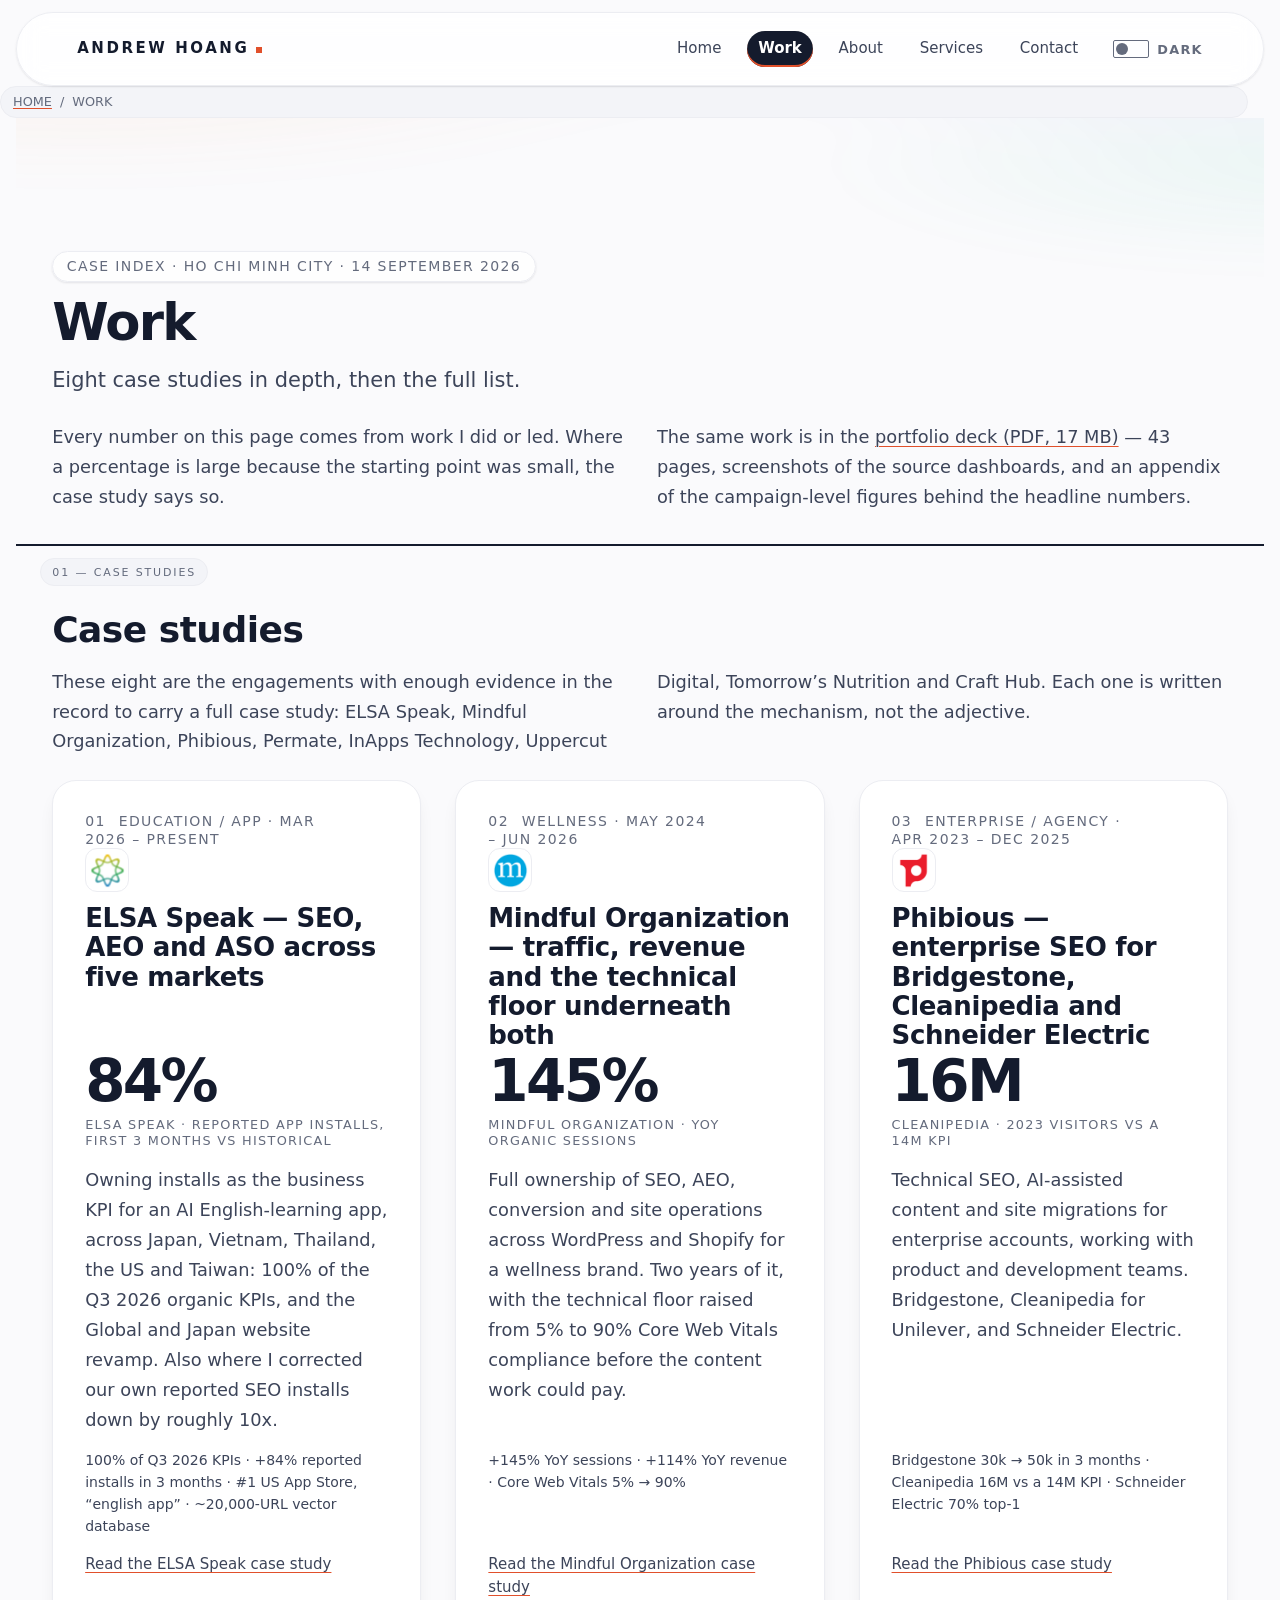
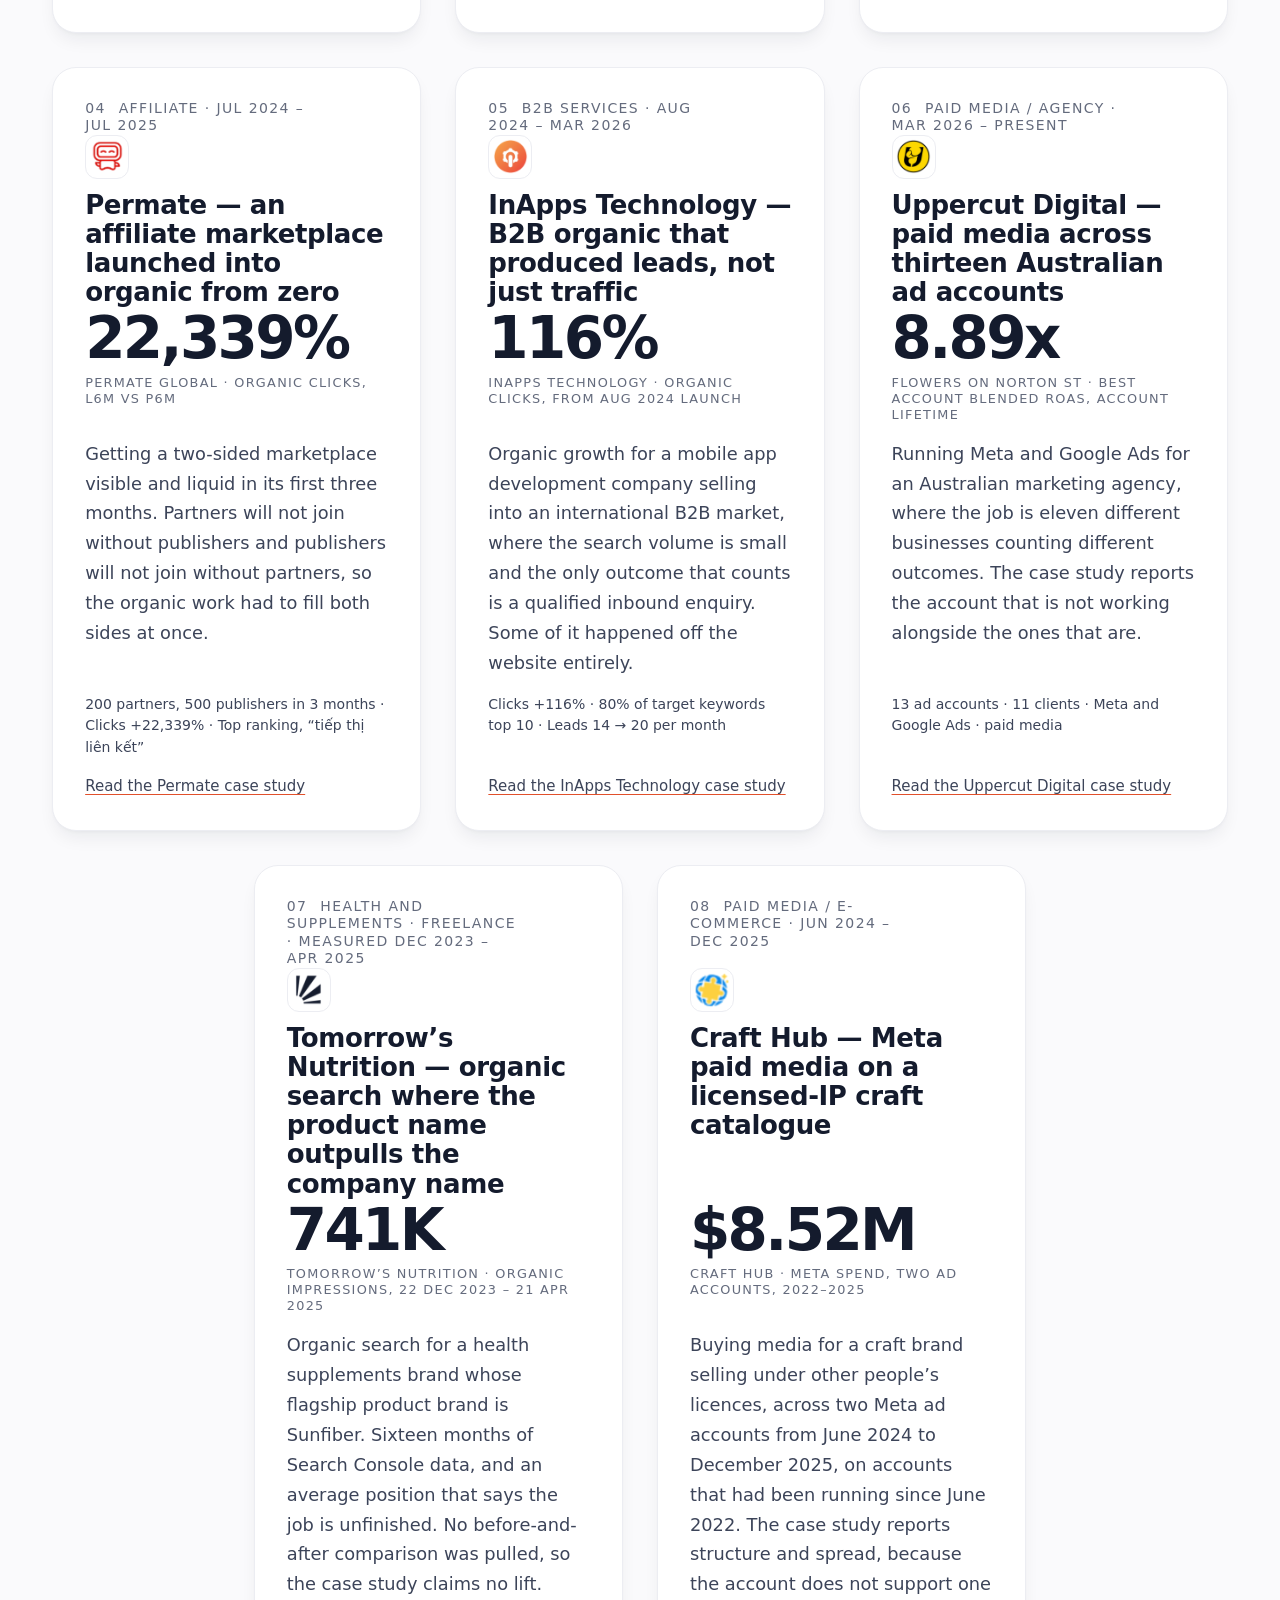
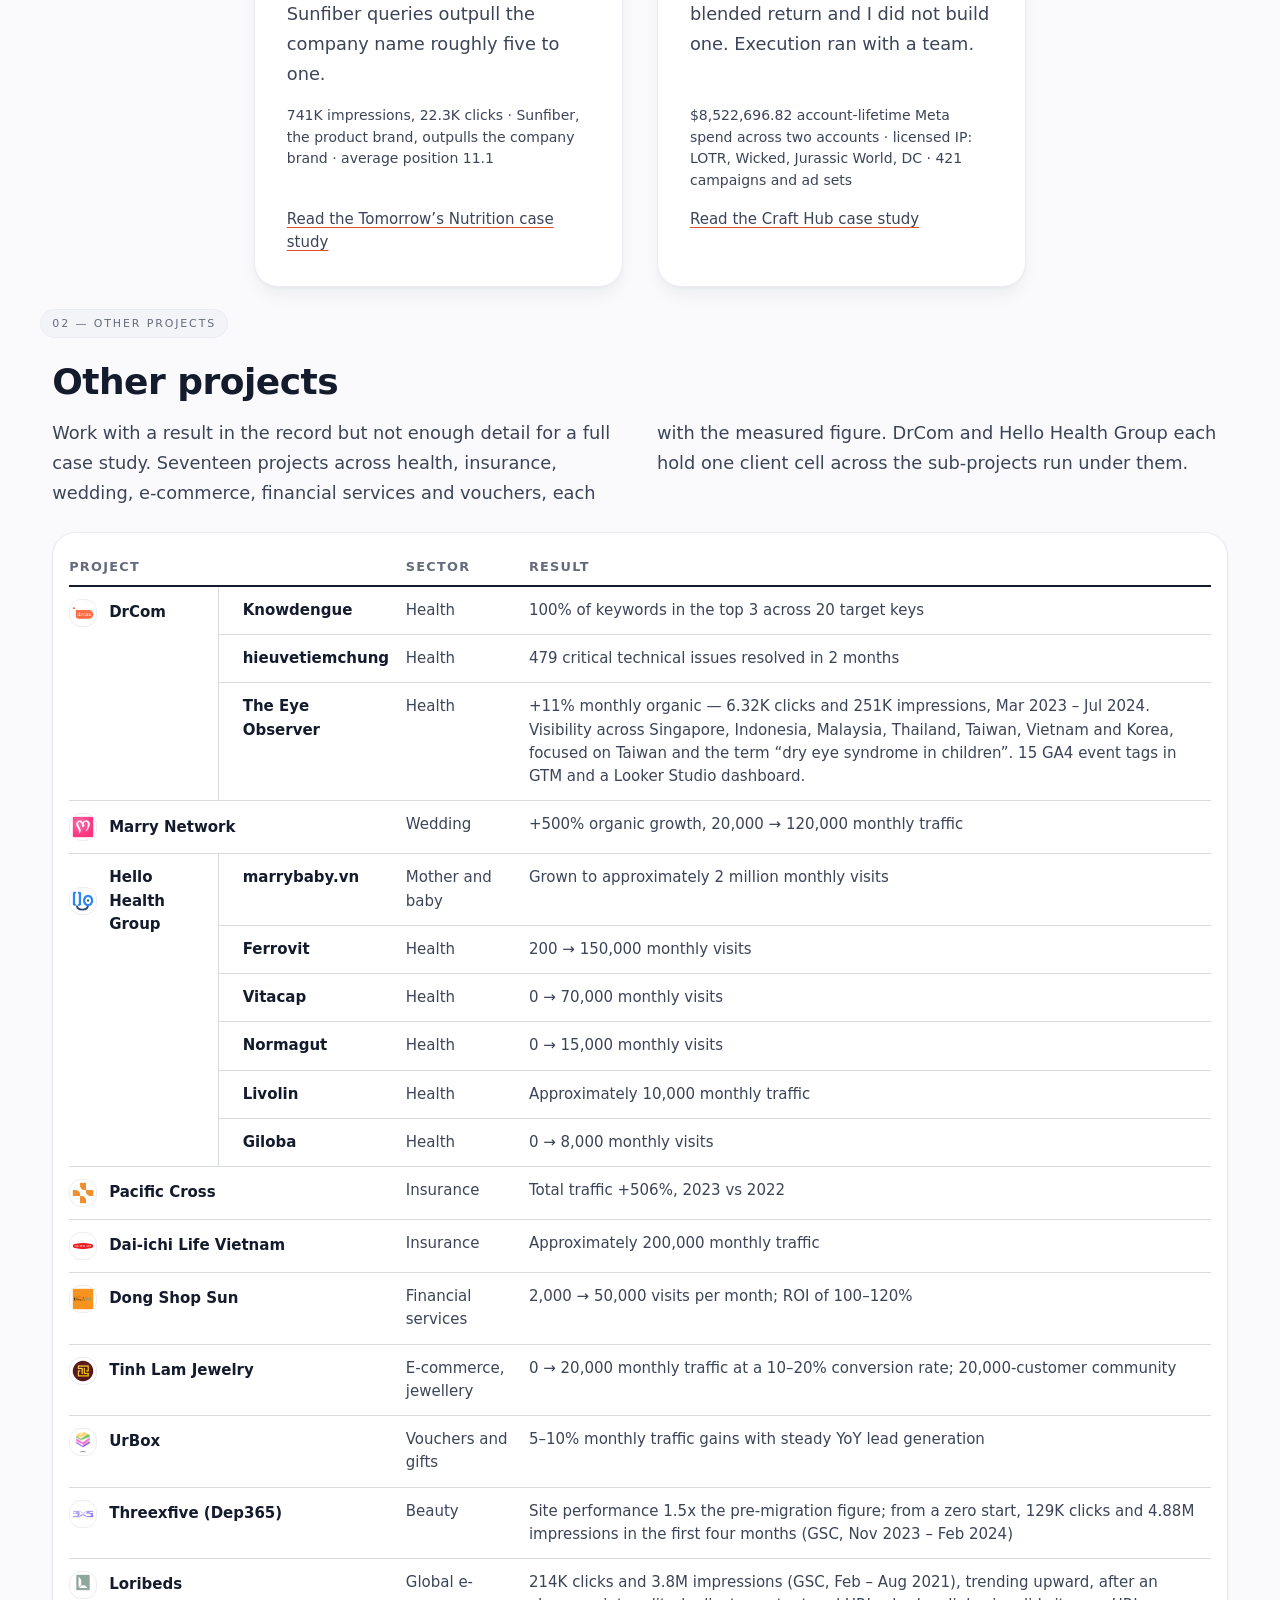
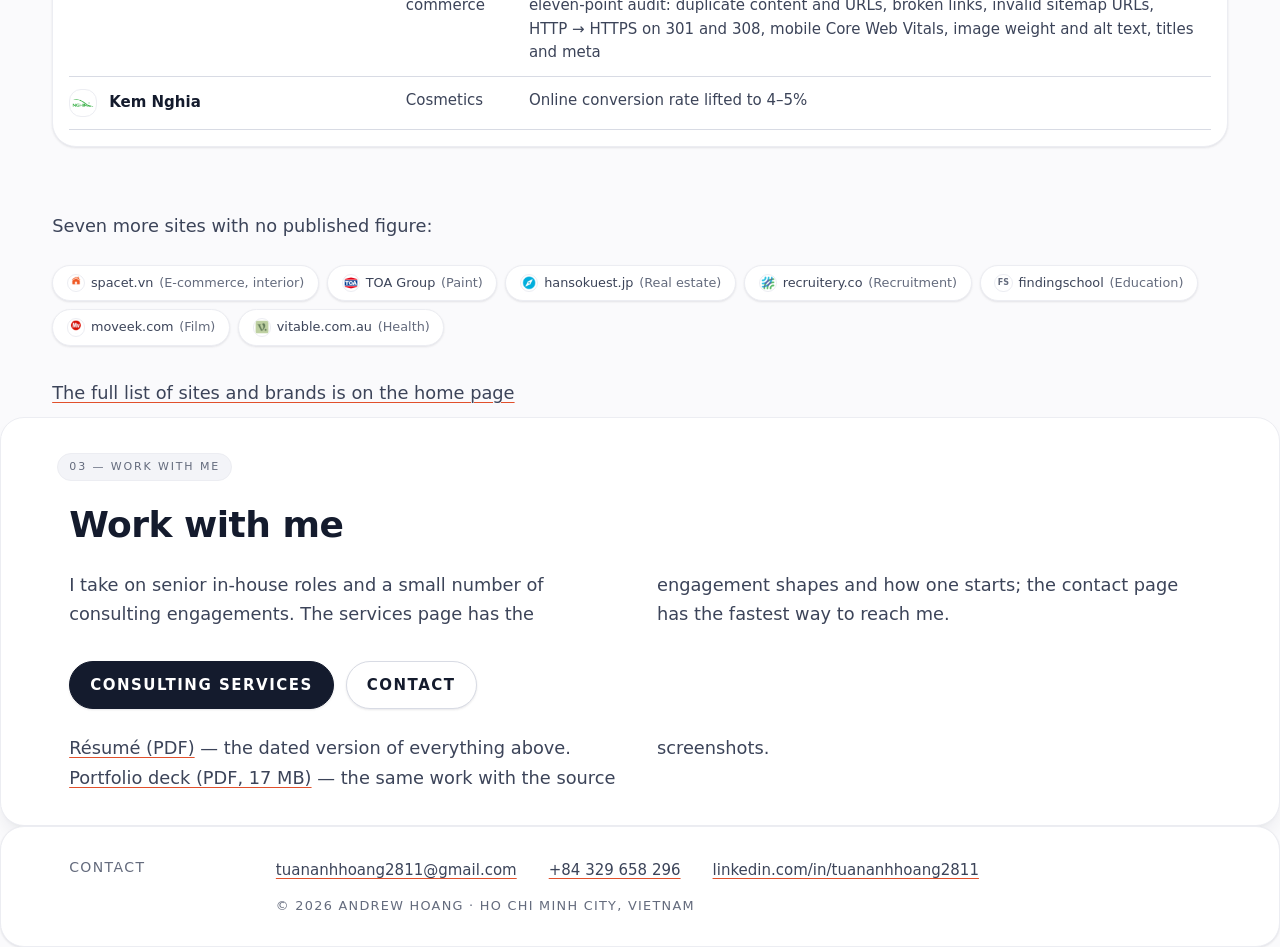
==== commit 87efa0cd: "Update the CV and site to the October 2026 resume assets/andrew-hoang-resume.pdf is the rebuilt Andr" ====
--- a/work/index.html
+++ b/work/index.html
@@ -244,7 +244,8 @@
     {
       "@type": "Organization",
       "@id": "https://REPLACE-WITH-YOUR-DOMAIN/#org-hellobacsi",
-      "name": "Hellobacsi",
+      "name": "Hello Health Group",
+      "alternateName": "Hellobacsi",
       "url": "https://hellobacsi.com/"
     },
     {
@@ -257,7 +258,7 @@
       "@id": "https://REPLACE-WITH-YOUR-DOMAIN/work/index.html#webpage",
       "url": "https://REPLACE-WITH-YOUR-DOMAIN/work/index.html",
       "name": "SEO & AEO Case Studies | Andrew Hoang",
-      "description": "Case studies from Andrew Hoang's SEO, AEO and ASO work: 84% app install growth at ELSA Speak, 145% YoY organic sessions at Mindful Organization, and more.",
+      "description": "Case studies from Andrew Hoang's SEO, AEO and ASO work: 100% of Q3 2026 organic KPIs and 84% growth in reported installs at ELSA Speak, 145% YoY organic sessions at Mindful Organization, and more.",
       "isPartOf": { "@id": "https://REPLACE-WITH-YOUR-DOMAIN/#website" },
       "about": { "@id": "https://REPLACE-WITH-YOUR-DOMAIN/#person" },
       "author": { "@id": "https://REPLACE-WITH-YOUR-DOMAIN/#person" },
@@ -275,7 +276,7 @@
       "itemListOrder": "https://schema.org/ItemListOrderDescending",
       "numberOfItems": 8,
       "itemListElement": [
-        { "@type": "ListItem", "position": 1, "url": "https://REPLACE-WITH-YOUR-DOMAIN/work/elsa-speak.html", "name": "ELSA Speak: 84% app install lift via ASO" },
+        { "@type": "ListItem", "position": 1, "url": "https://REPLACE-WITH-YOUR-DOMAIN/work/elsa-speak.html", "name": "ELSA Speak: organic growth, a website revamp and a 10x attribution correction" },
         { "@type": "ListItem", "position": 2, "url": "https://REPLACE-WITH-YOUR-DOMAIN/work/mindful-organization.html", "name": "Mindful Organization: 145% YoY organic growth" },
         { "@type": "ListItem", "position": 3, "url": "https://REPLACE-WITH-YOUR-DOMAIN/work/phibious-enterprise-seo.html", "name": "Phibious: enterprise SEO and migrations" },
         { "@type": "ListItem", "position": 4, "url": "https://REPLACE-WITH-YOUR-DOMAIN/work/permate.html", "name": "Permate: 22,339% organic traffic growth" },
@@ -371,9 +372,9 @@
             <div>
               <h3 class="c-note__client" id="case-elsa"><span class="c-markrow"><span class="c-mark c-mark--img" aria-hidden="true"><img src="../assets/img/clients/elsa-speak.png" width="160" height="160" alt="" loading="lazy" decoding="async"></span><span>ELSA Speak — SEO, AEO and ASO across five markets</span></span></h3>
               <p class="figure">84%</p>
-              <p class="source">ELSA Speak · app installs, first 3 months</p>
-              <p class="prose">Owning installs as the business KPI for an AI English-learning app, across Japan, Vietnam, Thailand, the US and Taiwan. Also where I corrected our own reported SEO installs down by roughly 10x.</p>
-              <p class="c-tags u-mt-sm">+84% installs in 3 months · #1 US App Store, &ldquo;english app&rdquo; · ~20,000-URL vector database</p>
+              <p class="source">ELSA Speak · reported app installs, first 3 months vs historical</p>
+              <p class="prose">Owning installs as the business KPI for an AI English-learning app, across Japan, Vietnam, Thailand, the US and Taiwan: 100% of the Q3 2026 organic KPIs, and the Global and Japan website revamp. Also where I corrected our own reported SEO installs down by roughly 10x.</p>
+              <p class="c-tags u-mt-sm">100% of Q3 2026 KPIs · +84% reported installs in 3 months · #1 US App Store, &ldquo;english app&rdquo; · ~20,000-URL vector database</p>
               <p class="c-note__more"><a href="elsa-speak.html">Read the ELSA Speak case study</a></p>
             </div>
           </article>
@@ -381,7 +382,7 @@
 
         <li class="c-note reveal" style="--i:1">
           <article class="row">
-            <p class="row__rail"><span class="c-note__idx">02</span> Wellness · Apr 2024 – Jun 2026</p>
+            <p class="row__rail"><span class="c-note__idx">02</span> Wellness · May 2024 – Jun 2026</p>
             <div>
               <h3 class="c-note__client" id="case-mindful"><span class="c-markrow"><span class="c-mark c-mark--img" aria-hidden="true"><img src="../assets/img/clients/mindful-organization.png" width="160" height="160" alt="" loading="lazy" decoding="async"></span><span>Mindful Organization — traffic, revenue and the technical floor underneath both</span></span></h3>
               <p class="figure figure--long">145%</p>
@@ -395,7 +396,7 @@
 
         <li class="c-note reveal" style="--i:2">
           <article class="row">
-            <p class="row__rail"><span class="c-note__idx">03</span> Enterprise / Agency · Apr 2023 – Dec 2024</p>
+            <p class="row__rail"><span class="c-note__idx">03</span> Enterprise / Agency · Apr 2023 – Dec 2025</p>
             <div>
               <h3 class="c-note__client" id="case-phibious"><span class="c-markrow"><span class="c-mark c-mark--img" aria-hidden="true"><img src="../assets/img/clients/phibious.png" width="160" height="160" alt="" loading="lazy" decoding="async"></span><span>Phibious — enterprise SEO for Bridgestone, Cleanipedia and Schneider Electric</span></span></h3>
               <p class="figure">16M</p>
@@ -409,7 +410,7 @@
 
         <li class="c-note reveal" style="--i:3">
           <article class="row">
-            <p class="row__rail"><span class="c-note__idx">04</span> Affiliate · Aug 2024 – Jul 2025</p>
+            <p class="row__rail"><span class="c-note__idx">04</span> Affiliate · Jul 2024 – Jul 2025</p>
             <div>
               <h3 class="c-note__client" id="case-permate"><span class="c-markrow"><span class="c-mark c-mark--img" aria-hidden="true"><img src="../assets/img/clients/permate.png" width="160" height="160" alt="" loading="lazy" decoding="async"></span><span>Permate — an affiliate marketplace launched into organic from zero</span></span></h3>
               <p class="figure figure--xlong">22,339%</p>
@@ -491,7 +492,7 @@
       <p class="section__folio">02 — Other projects</p>
       <h2 id="other-h" class="section__head">Other projects</h2>
       </div>
-      <p class="prose u-mt-sm">Work with a result in the record but not enough detail for a full case study. Seventeen projects across health, insurance, wedding, e-commerce, financial services and vouchers, each with the measured figure. DrCom and Hellobacsi each hold one client cell across the sub-projects run under them.</p>
+      <p class="prose u-mt-sm">Work with a result in the record but not enough detail for a full case study. Seventeen projects across health, insurance, wedding, e-commerce, financial services and vouchers, each with the measured figure. DrCom and Hello Health Group each hold one client cell across the sub-projects run under them.</p>
 
       <!-- The 17-row register. Same markup at every width; below 48rem it
            reflows to stacked records, so nothing scrolls sideways at 320px.
@@ -534,7 +535,7 @@
             </tr>
 
             <tr role="row">
-              <th role="rowheader" scope="rowgroup" rowspan="6" class="c-rowspan"><span class="c-markrow"><span class="c-mark c-mark--sm c-mark--img" aria-hidden="true"><img src="../assets/img/clients/hellobacsi.png" width="160" height="160" alt="" loading="lazy" decoding="async"></span><span>Hellobacsi</span></span></th>
+              <th role="rowheader" scope="rowgroup" rowspan="6" class="c-rowspan"><span class="c-markrow"><span class="c-mark c-mark--sm c-mark--img" aria-hidden="true"><img src="../assets/img/clients/hellobacsi.png" width="160" height="160" alt="" loading="lazy" decoding="async"></span><span>Hello Health Group</span></span></th>
               <th role="rowheader" scope="row" class="c-subrow">marrybaby.vn</th>
               <td role="cell"><span class="c-table__lab" aria-hidden="true">Sector</span><span class="c-table__val">Mother and baby</span></td>
               <td role="cell"><span class="c-table__lab" aria-hidden="true">Result</span><span class="c-table__val">Grown to approximately 2 million monthly visits</span></td>
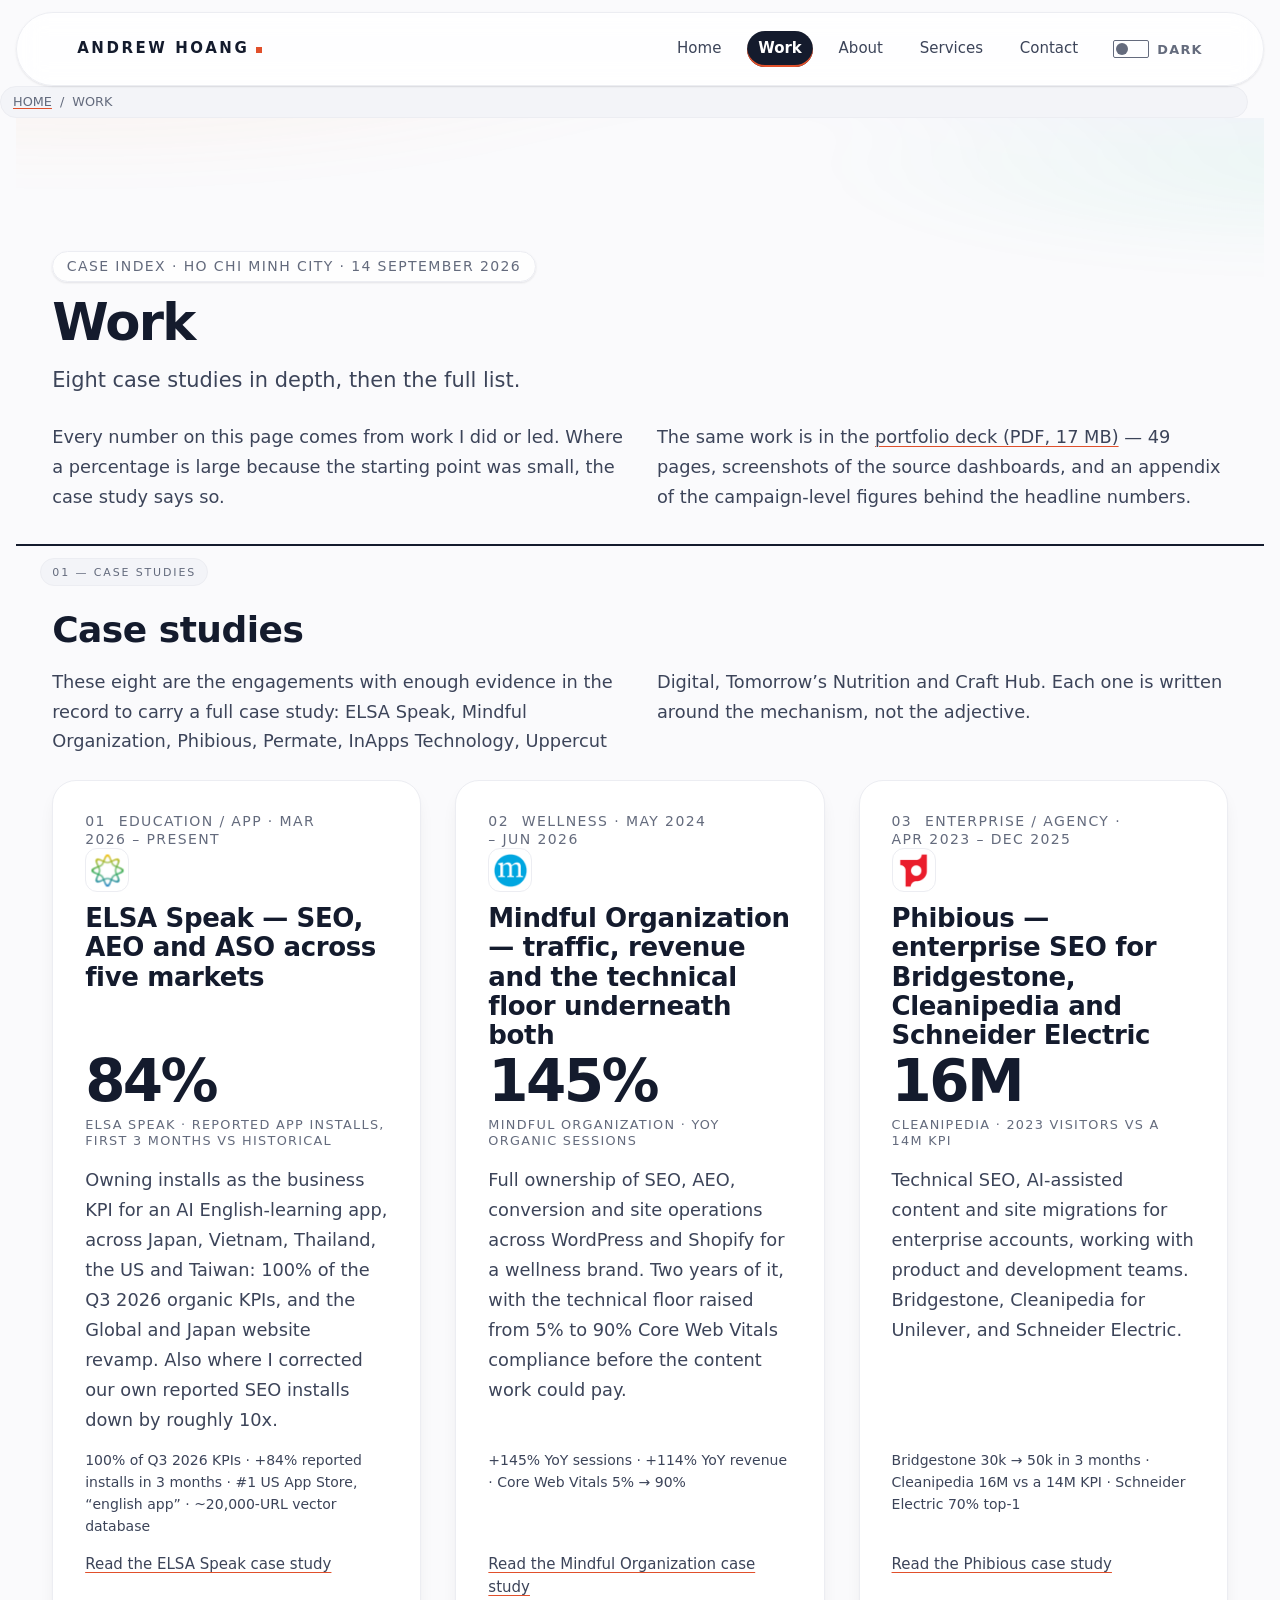
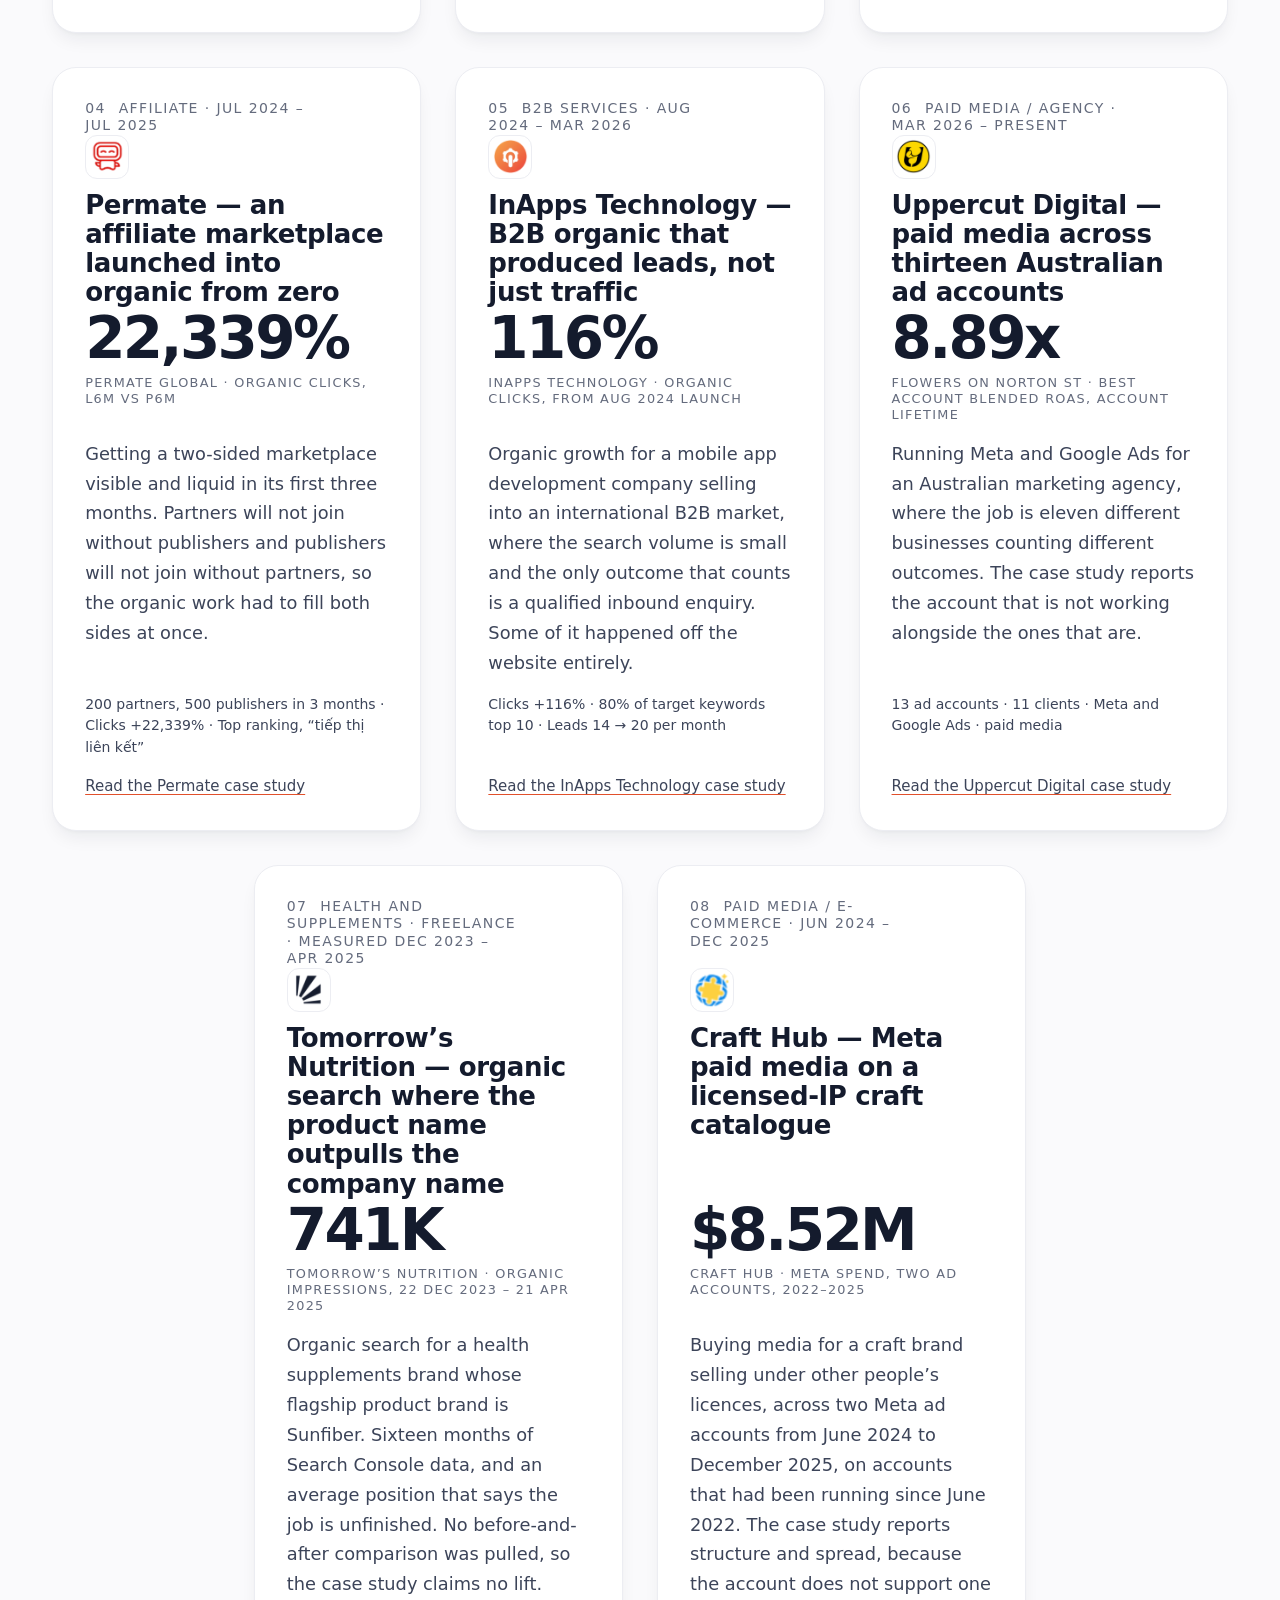
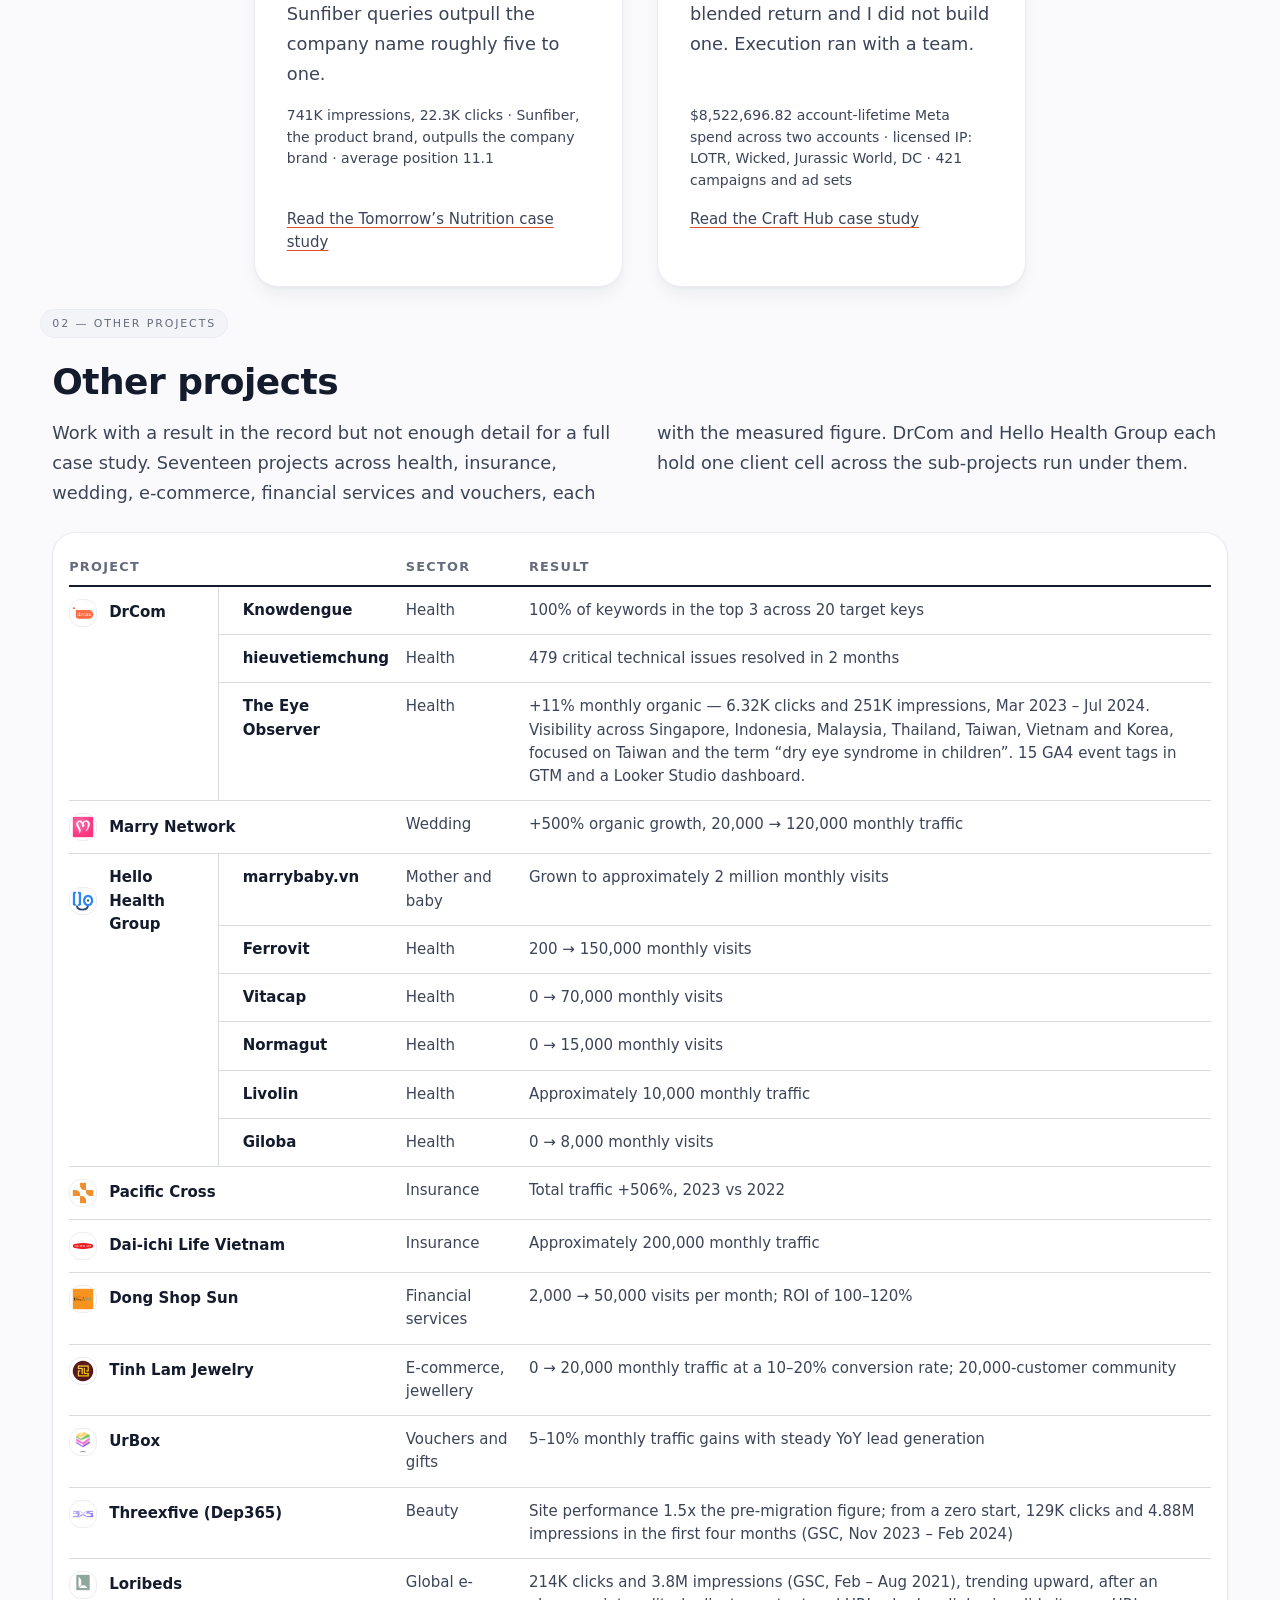
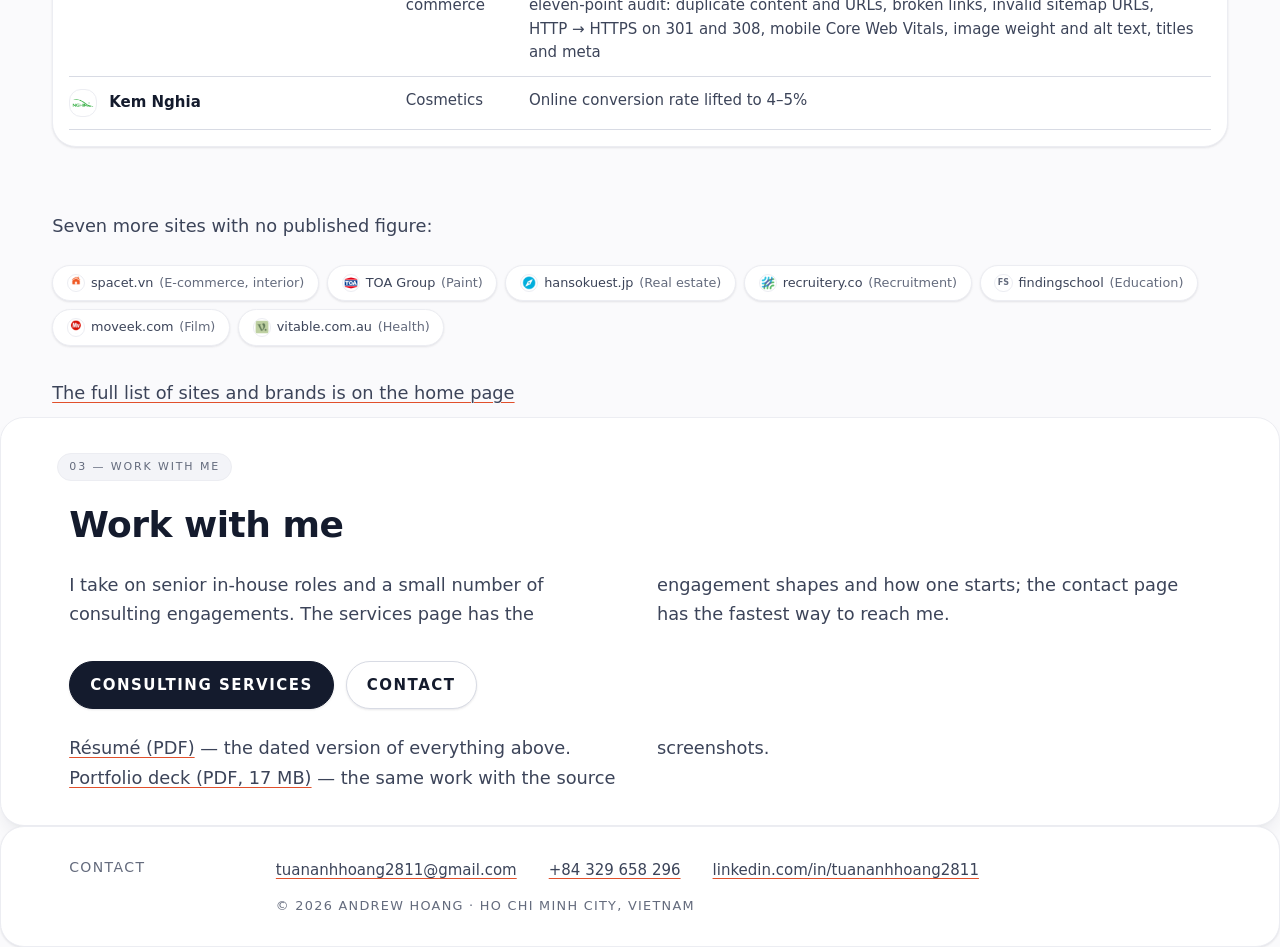
==== commit 6c4816fd: "Portfolio deck: rebuilt 49-page version in line with the October CV Replaces the 43-page deck with a" ====
--- a/work/index.html
+++ b/work/index.html
@@ -349,7 +349,7 @@
     <h1>Work</h1>
     <p class="dek">Eight case studies in depth, then the full list.</p>
     <p class="prose u-mt-md">Every number on this page comes from work I did or led. Where a percentage is large because the starting point was small, the case study says so.</p>
-    <p class="prose u-mt-md">The same work is in the <a href="../assets/andrew-hoang-portfolio.pdf">portfolio deck (PDF, 17&nbsp;MB)</a> &mdash; 43 pages, screenshots of the source dashboards, and an appendix of the campaign-level figures behind the headline numbers.</p>
+    <p class="prose u-mt-md">The same work is in the <a href="../assets/andrew-hoang-portfolio.pdf">portfolio deck (PDF, 17&nbsp;MB)</a> &mdash; 49 pages, screenshots of the source dashboards, and an appendix of the campaign-level figures behind the headline numbers.</p>
   </header>
 
   <!-- ==========================================================
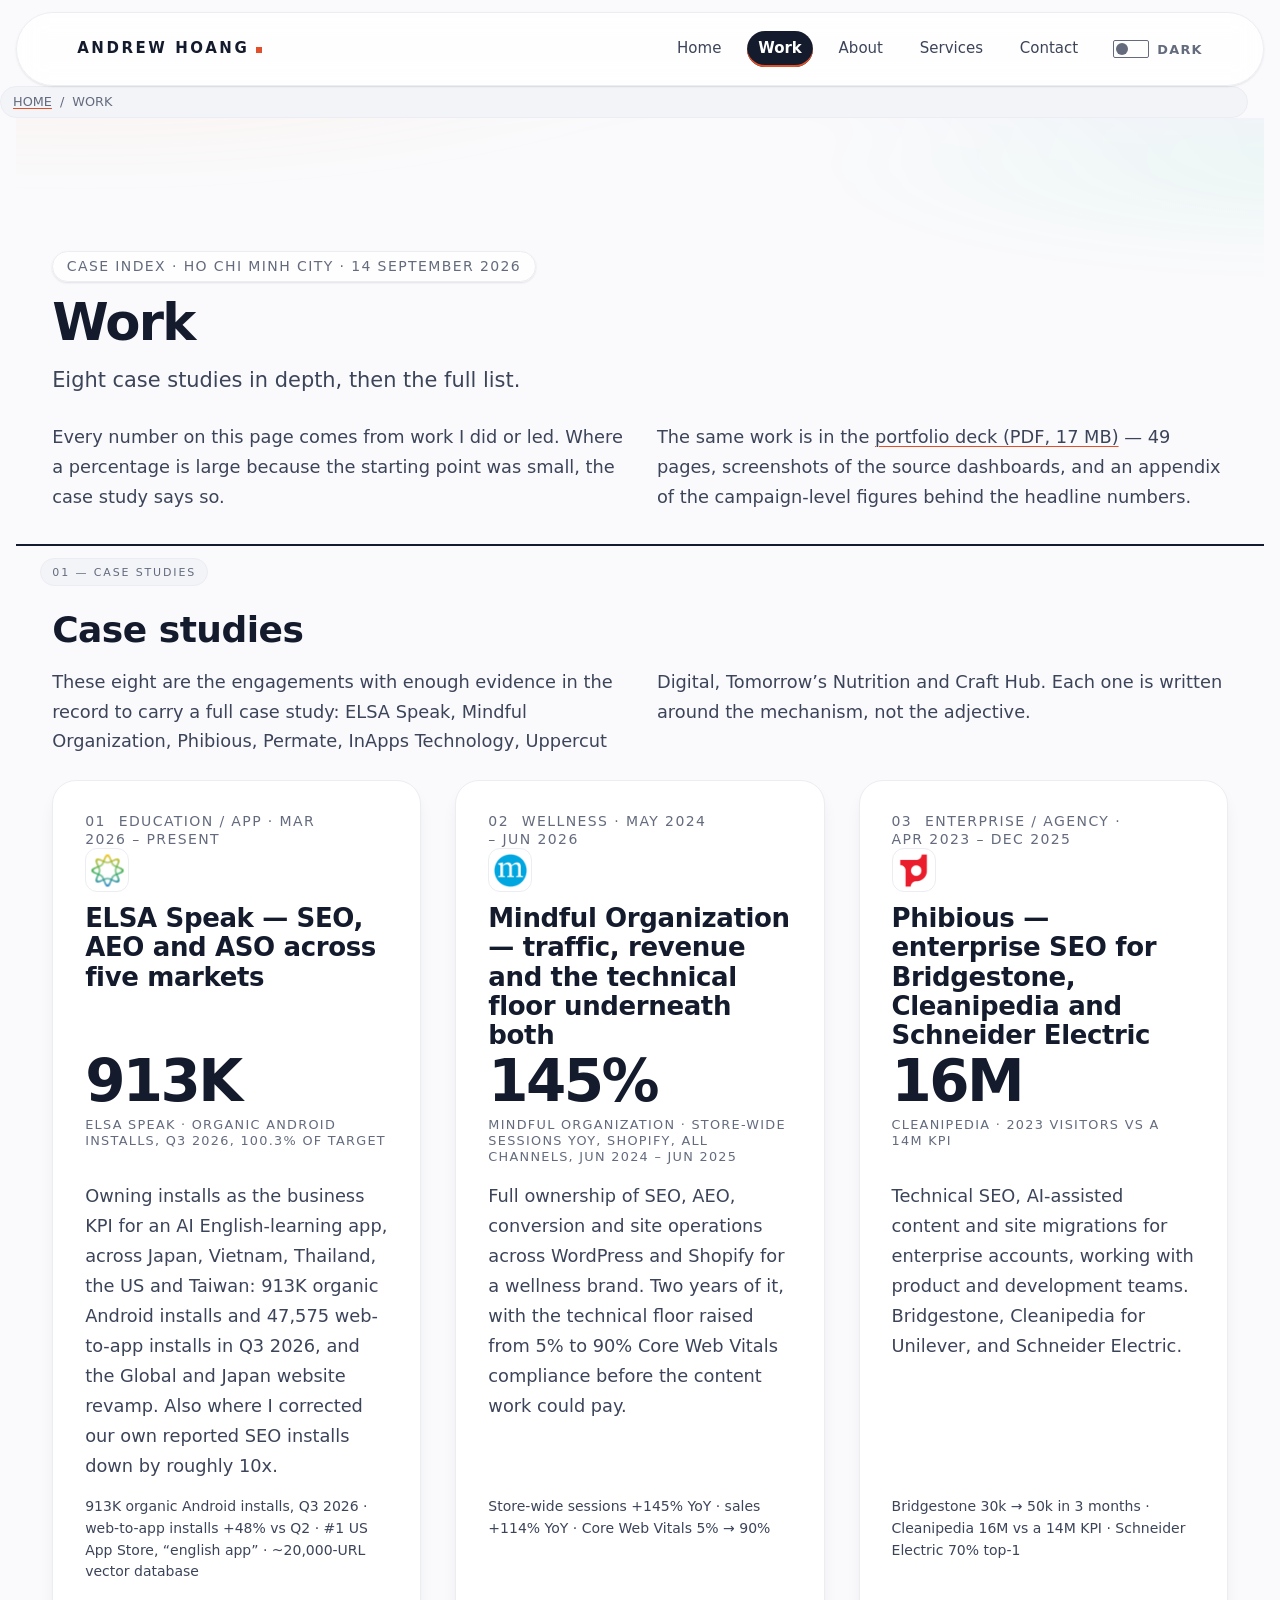
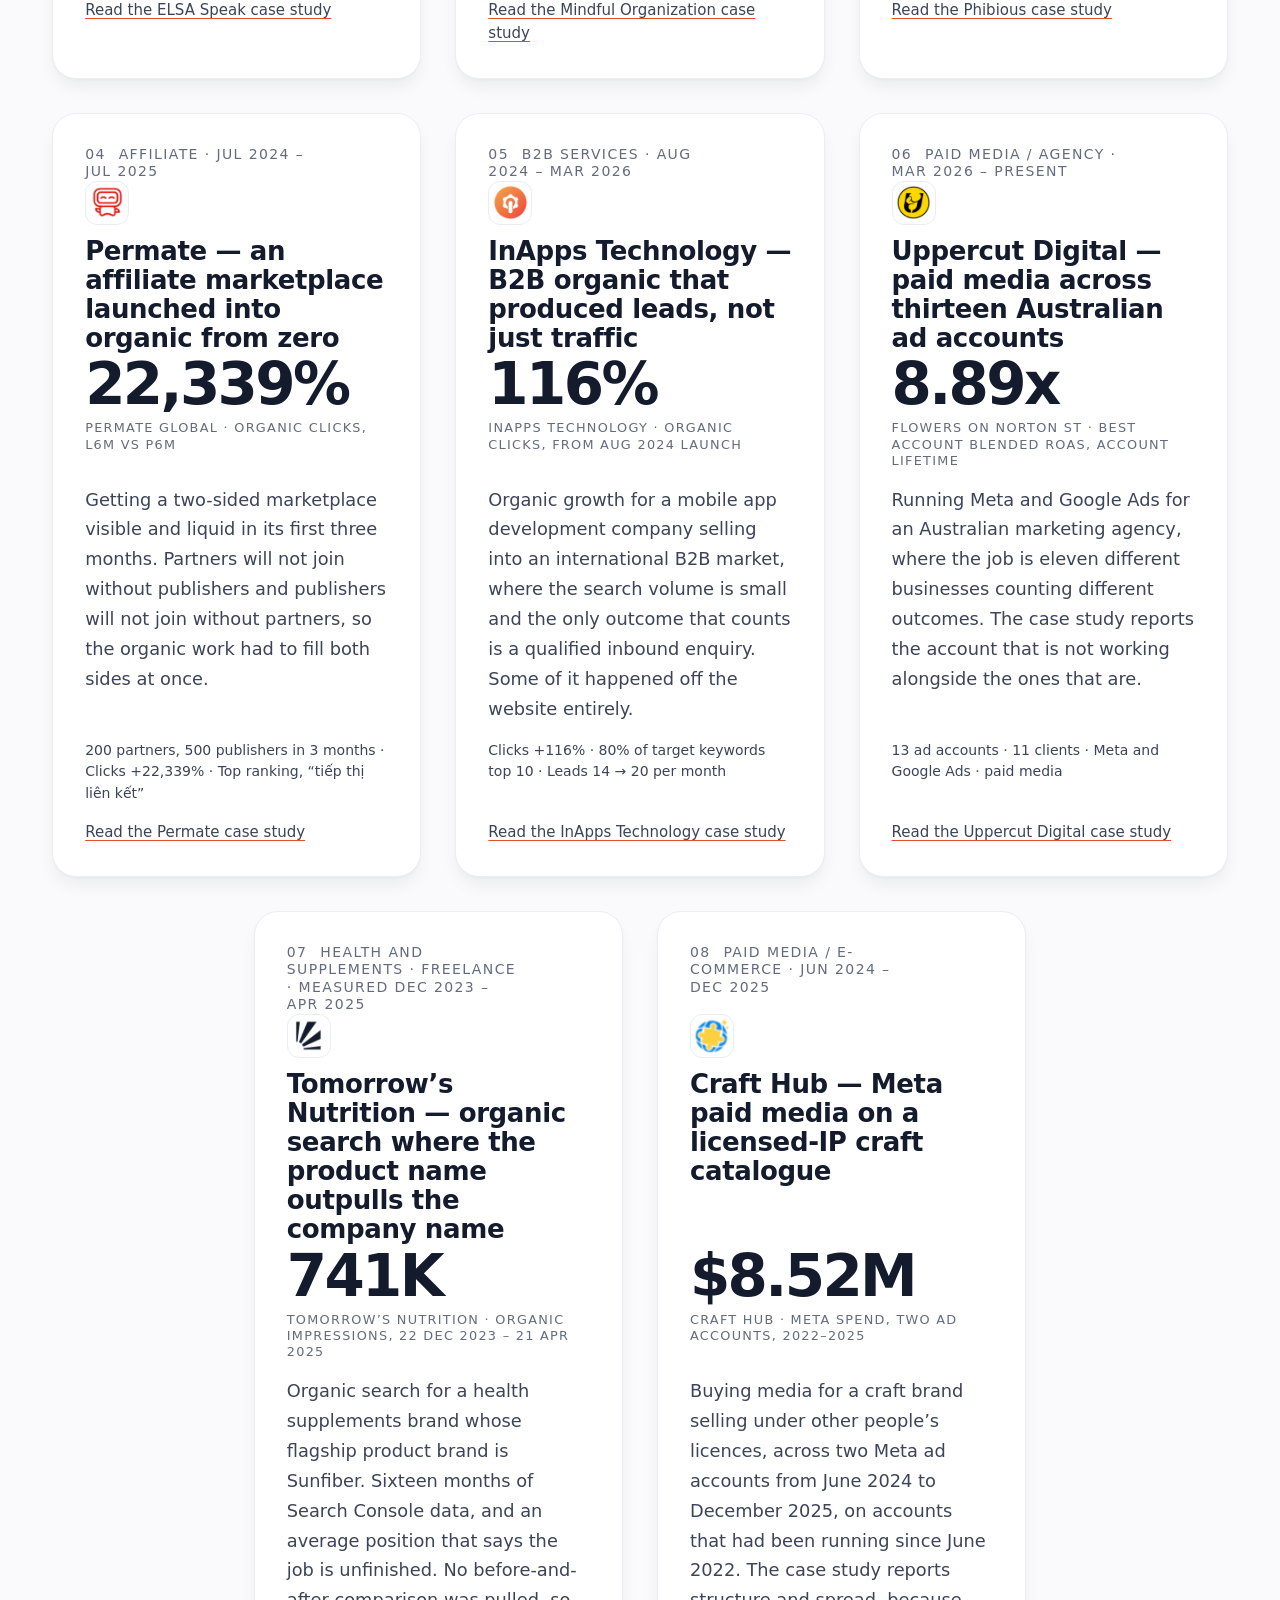
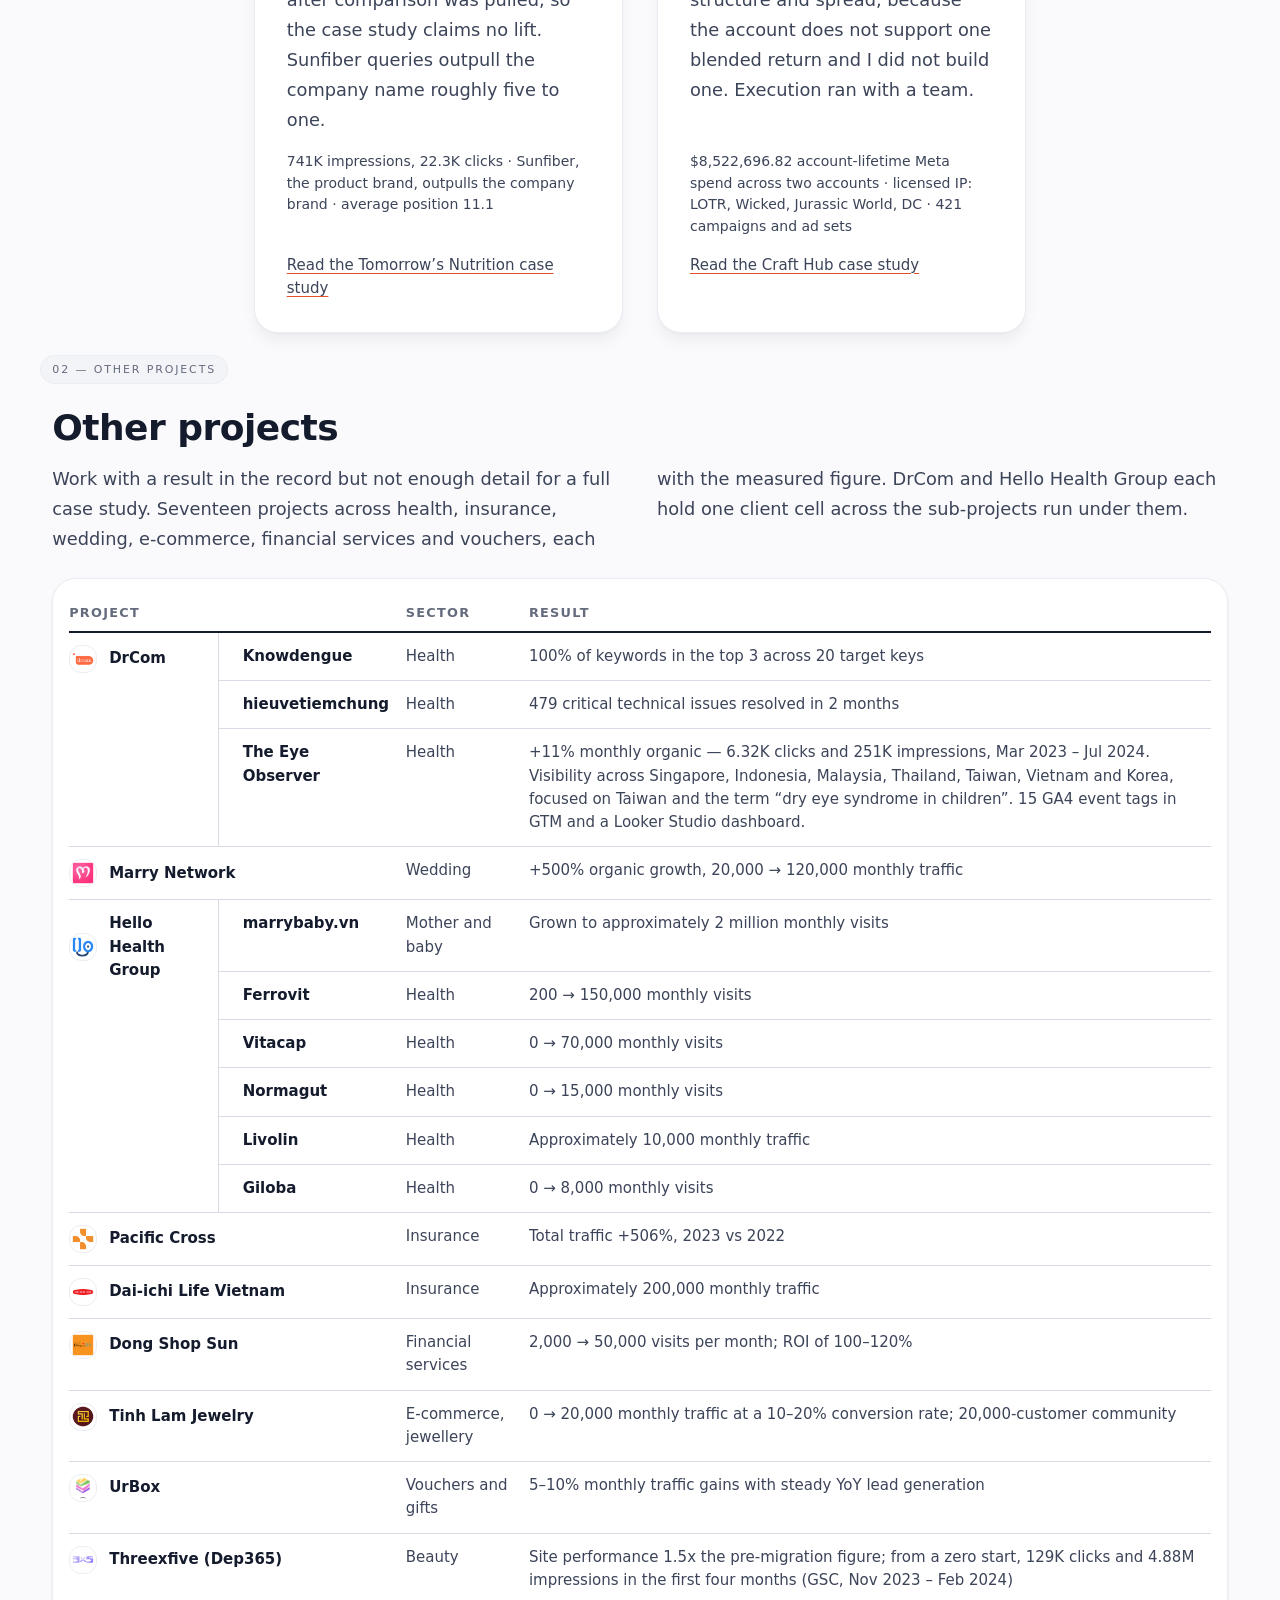
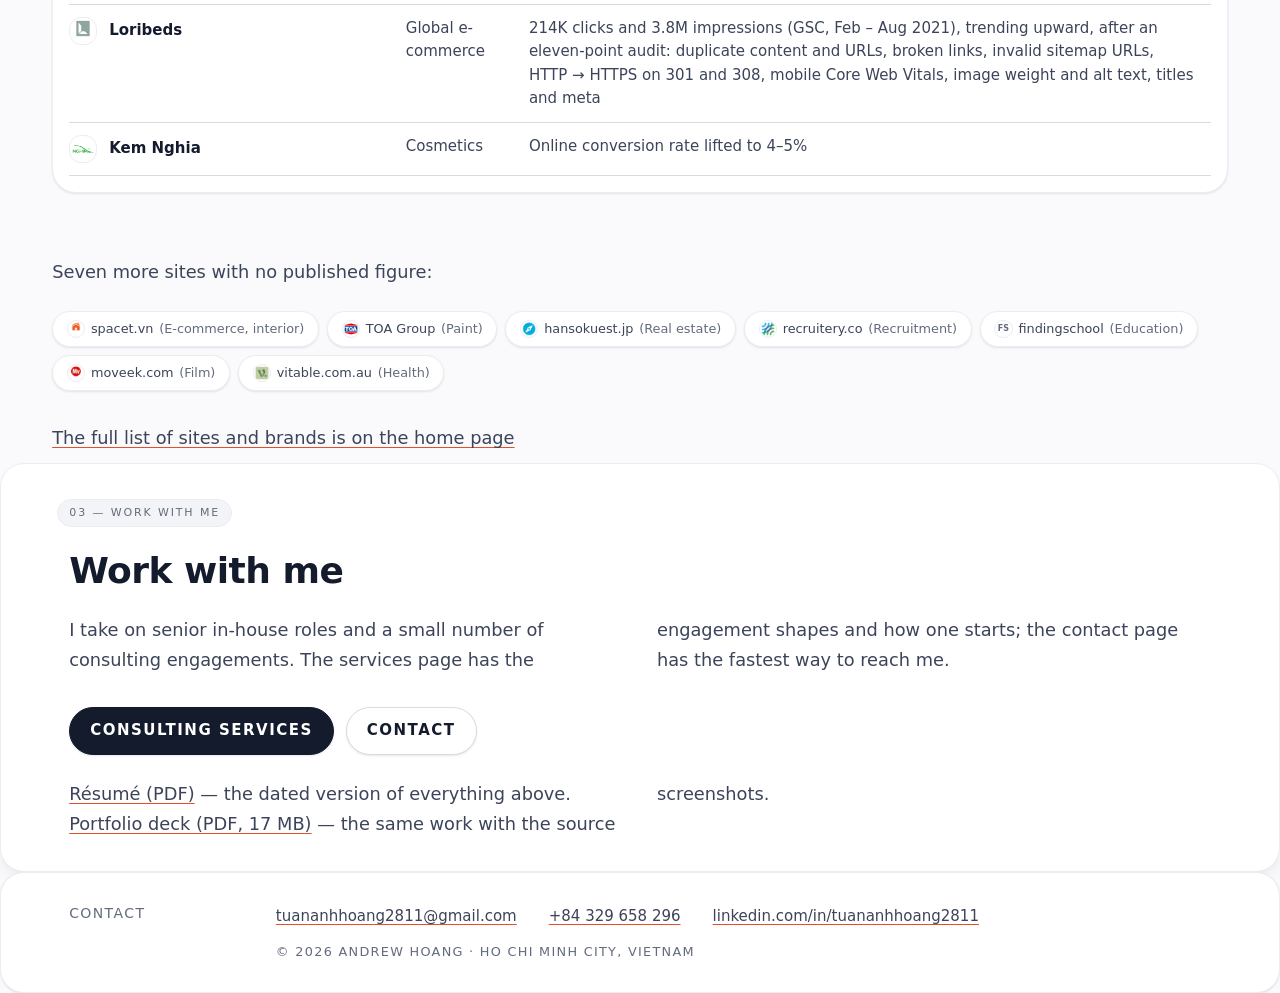
==== commit 696c8c7e: "Sync site with the SEO & Organic Growth Manager CV - Resume PDF replaced with the SEO & Organic Grow" ====
--- a/work/index.html
+++ b/work/index.html
@@ -132,9 +132,9 @@
         },
         {
           "@type": "OrganizationRole",
-          "roleName": "Paid Media Specialist",
-          "startDate": "2026-03",
-          "worksFor": { "@id": "https://REPLACE-WITH-YOUR-DOMAIN/#org-uppercut" }
+          "roleName": "SEO Consultant",
+          "startDate": "2026-08",
+          "worksFor": { "@type": "Organization", "name": "Concentrix" }
         }
       ],
       "hasCredential": [
@@ -142,7 +142,7 @@
           "@type": "EducationalOccupationalCredential",
           "name": "Technical SEO & SEO Manager",
           "credentialCategory": "certificate",
-          "recognizedBy": { "@type": "Organization", "name": "Bluearray" }
+          "recognizedBy": { "@type": "Organization", "name": "Blue Array" }
         },
         {
           "@type": "EducationalOccupationalCredential",
@@ -258,7 +258,7 @@
       "@id": "https://REPLACE-WITH-YOUR-DOMAIN/work/index.html#webpage",
       "url": "https://REPLACE-WITH-YOUR-DOMAIN/work/index.html",
       "name": "SEO & AEO Case Studies | Andrew Hoang",
-      "description": "Case studies from Andrew Hoang's SEO, AEO and ASO work: 100% of Q3 2026 organic KPIs and 84% growth in reported installs at ELSA Speak, 145% YoY organic sessions at Mindful Organization, and more.",
+      "description": "Case studies from Andrew Hoang's SEO, AEO and ASO work: 913K organic Android installs and 47,575 web-to-app installs in Q3 2026 at ELSA Speak, Core Web Vitals from 5% to 90% of pages at Mindful Organization, and more.",
       "isPartOf": { "@id": "https://REPLACE-WITH-YOUR-DOMAIN/#website" },
       "about": { "@id": "https://REPLACE-WITH-YOUR-DOMAIN/#person" },
       "author": { "@id": "https://REPLACE-WITH-YOUR-DOMAIN/#person" },
@@ -267,7 +267,7 @@
       "inLanguage": "en",
       "dateCreated": "2026-09-13",
       "datePublished": "2026-09-13",
-      "dateModified": "2026-09-14"
+      "dateModified": "2026-10-28"
     },
     {
       "@type": "ItemList",
@@ -277,7 +277,7 @@
       "numberOfItems": 8,
       "itemListElement": [
         { "@type": "ListItem", "position": 1, "url": "https://REPLACE-WITH-YOUR-DOMAIN/work/elsa-speak.html", "name": "ELSA Speak: organic growth, a website revamp and a 10x attribution correction" },
-        { "@type": "ListItem", "position": 2, "url": "https://REPLACE-WITH-YOUR-DOMAIN/work/mindful-organization.html", "name": "Mindful Organization: 145% YoY organic growth" },
+        { "@type": "ListItem", "position": 2, "url": "https://REPLACE-WITH-YOUR-DOMAIN/work/mindful-organization.html", "name": "Mindful Organization: Core Web Vitals 5% to 90% and the growth around it" },
         { "@type": "ListItem", "position": 3, "url": "https://REPLACE-WITH-YOUR-DOMAIN/work/phibious-enterprise-seo.html", "name": "Phibious: enterprise SEO and migrations" },
         { "@type": "ListItem", "position": 4, "url": "https://REPLACE-WITH-YOUR-DOMAIN/work/permate.html", "name": "Permate: 22,339% organic traffic growth" },
         { "@type": "ListItem", "position": 5, "url": "https://REPLACE-WITH-YOUR-DOMAIN/work/inapps-technology.html", "name": "InApps Technology: 116% organic growth" },
@@ -371,10 +371,10 @@
             <p class="row__rail"><span class="c-note__idx">01</span> Education / App · Mar 2026 – Present</p>
             <div>
               <h3 class="c-note__client" id="case-elsa"><span class="c-markrow"><span class="c-mark c-mark--img" aria-hidden="true"><img src="../assets/img/clients/elsa-speak.png" width="160" height="160" alt="" loading="lazy" decoding="async"></span><span>ELSA Speak — SEO, AEO and ASO across five markets</span></span></h3>
-              <p class="figure">84%</p>
-              <p class="source">ELSA Speak · reported app installs, first 3 months vs historical</p>
-              <p class="prose">Owning installs as the business KPI for an AI English-learning app, across Japan, Vietnam, Thailand, the US and Taiwan: 100% of the Q3 2026 organic KPIs, and the Global and Japan website revamp. Also where I corrected our own reported SEO installs down by roughly 10x.</p>
-              <p class="c-tags u-mt-sm">100% of Q3 2026 KPIs · +84% reported installs in 3 months · #1 US App Store, &ldquo;english app&rdquo; · ~20,000-URL vector database</p>
+              <p class="figure">913K</p>
+              <p class="source">ELSA Speak · organic Android installs, Q3 2026, 100.3% of target</p>
+              <p class="prose">Owning installs as the business KPI for an AI English-learning app, across Japan, Vietnam, Thailand, the US and Taiwan: 913K organic Android installs and 47,575 web-to-app installs in Q3 2026, and the Global and Japan website revamp. Also where I corrected our own reported SEO installs down by roughly 10x.</p>
+              <p class="c-tags u-mt-sm">913K organic Android installs, Q3 2026 · web-to-app installs +48% vs Q2 · #1 US App Store, &ldquo;english app&rdquo; · ~20,000-URL vector database</p>
               <p class="c-note__more"><a href="elsa-speak.html">Read the ELSA Speak case study</a></p>
             </div>
           </article>
@@ -386,9 +386,9 @@
             <div>
               <h3 class="c-note__client" id="case-mindful"><span class="c-markrow"><span class="c-mark c-mark--img" aria-hidden="true"><img src="../assets/img/clients/mindful-organization.png" width="160" height="160" alt="" loading="lazy" decoding="async"></span><span>Mindful Organization — traffic, revenue and the technical floor underneath both</span></span></h3>
               <p class="figure figure--long">145%</p>
-              <p class="source">Mindful Organization · YoY organic sessions</p>
+              <p class="source">Mindful Organization · store-wide sessions YoY, Shopify, all channels, Jun 2024 – Jun 2025</p>
               <p class="prose">Full ownership of SEO, AEO, conversion and site operations across WordPress and Shopify for a wellness brand. Two years of it, with the technical floor raised from 5% to 90% Core Web Vitals compliance before the content work could pay.</p>
-              <p class="c-tags u-mt-sm">+145% YoY sessions · +114% YoY revenue · Core Web Vitals 5% &rarr; 90%</p>
+              <p class="c-tags u-mt-sm">Store-wide sessions +145% YoY · sales +114% YoY · Core Web Vitals 5% &rarr; 90%</p>
               <p class="c-note__more"><a href="mindful-organization.html">Read the Mindful Organization case study</a></p>
             </div>
           </article>
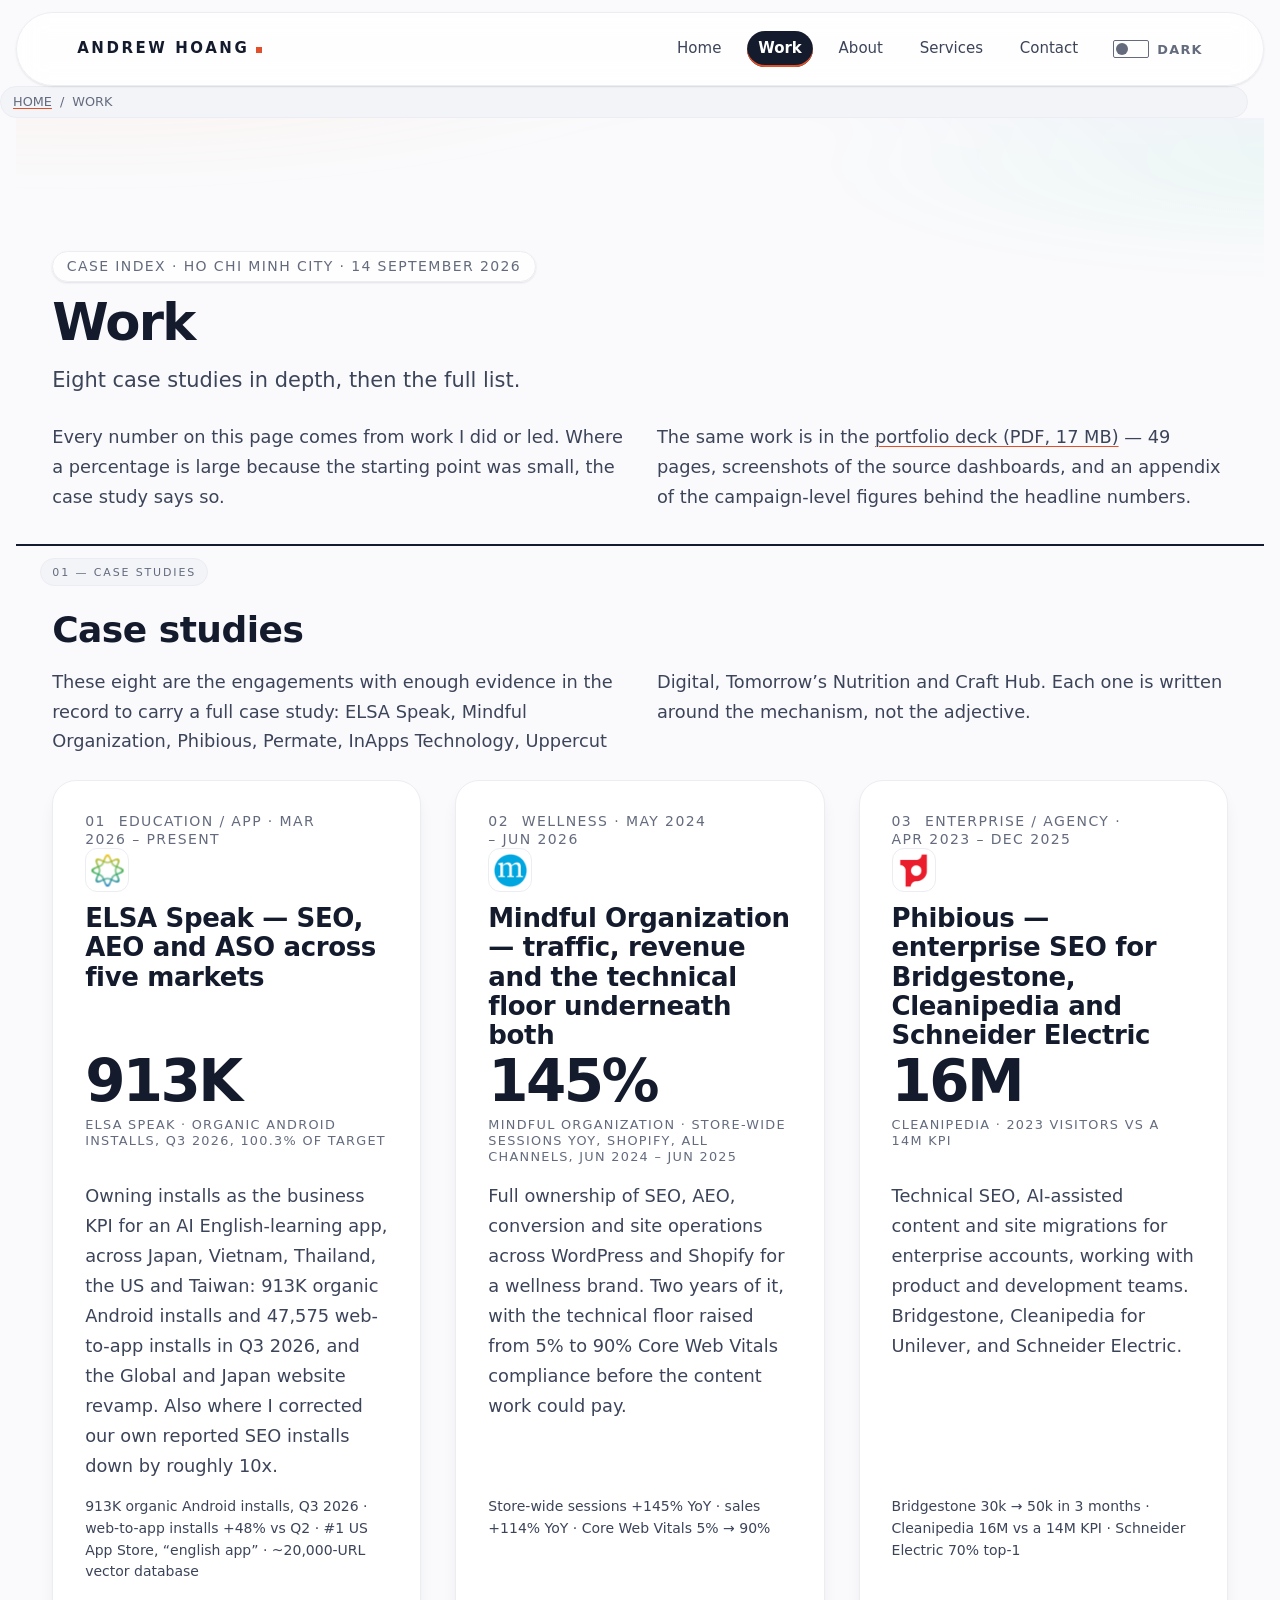
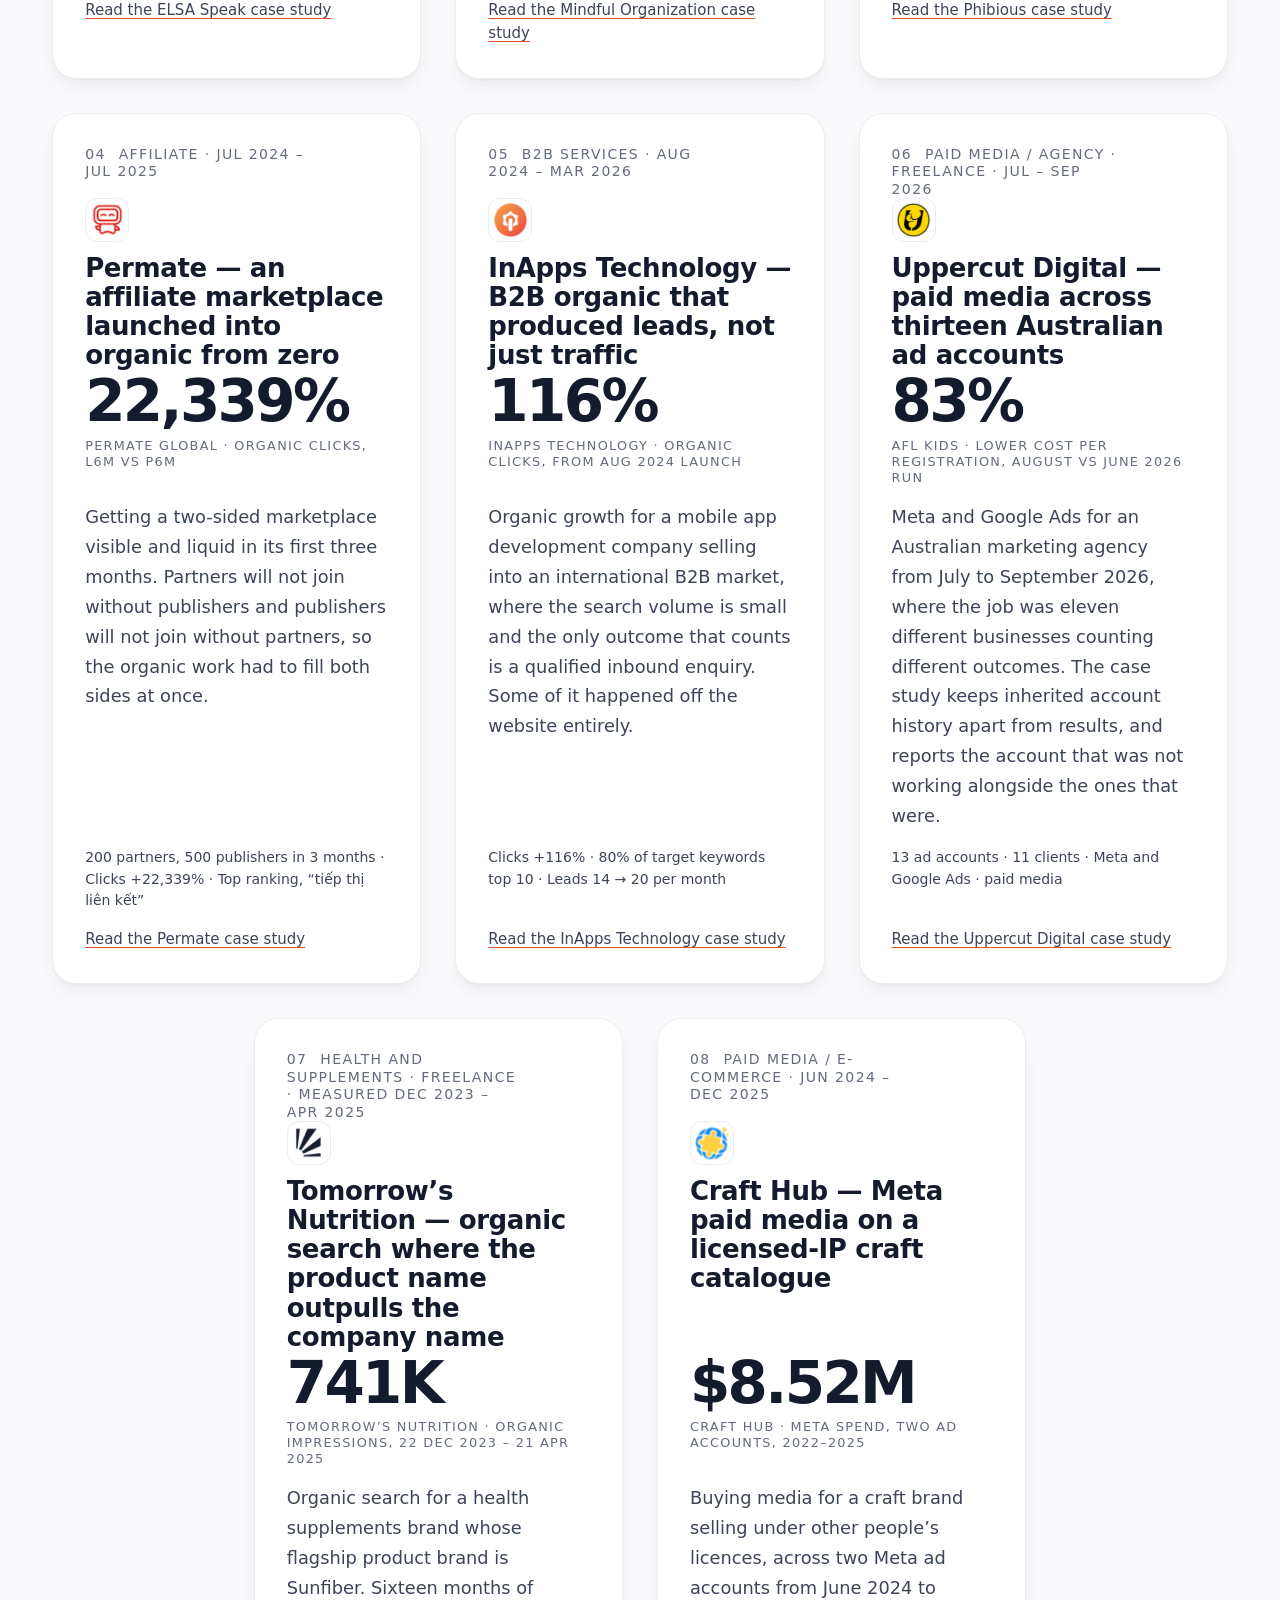
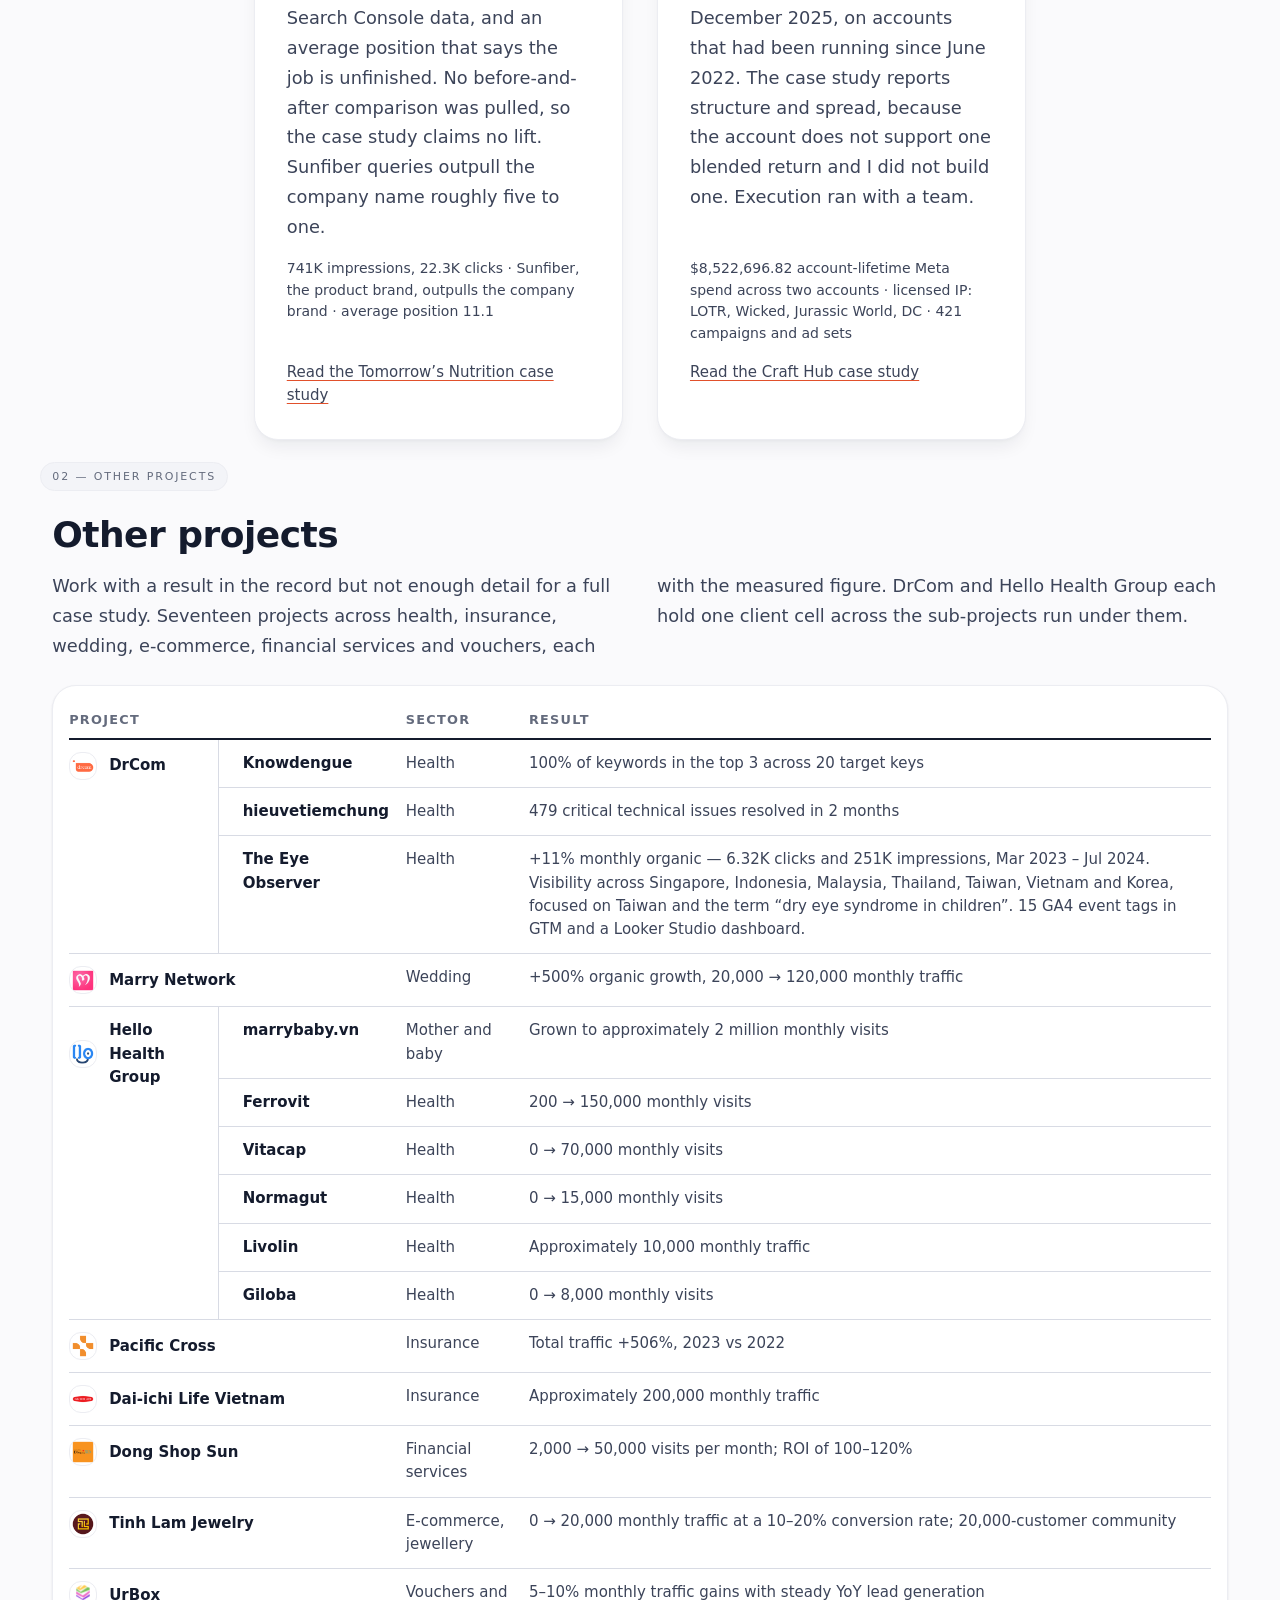
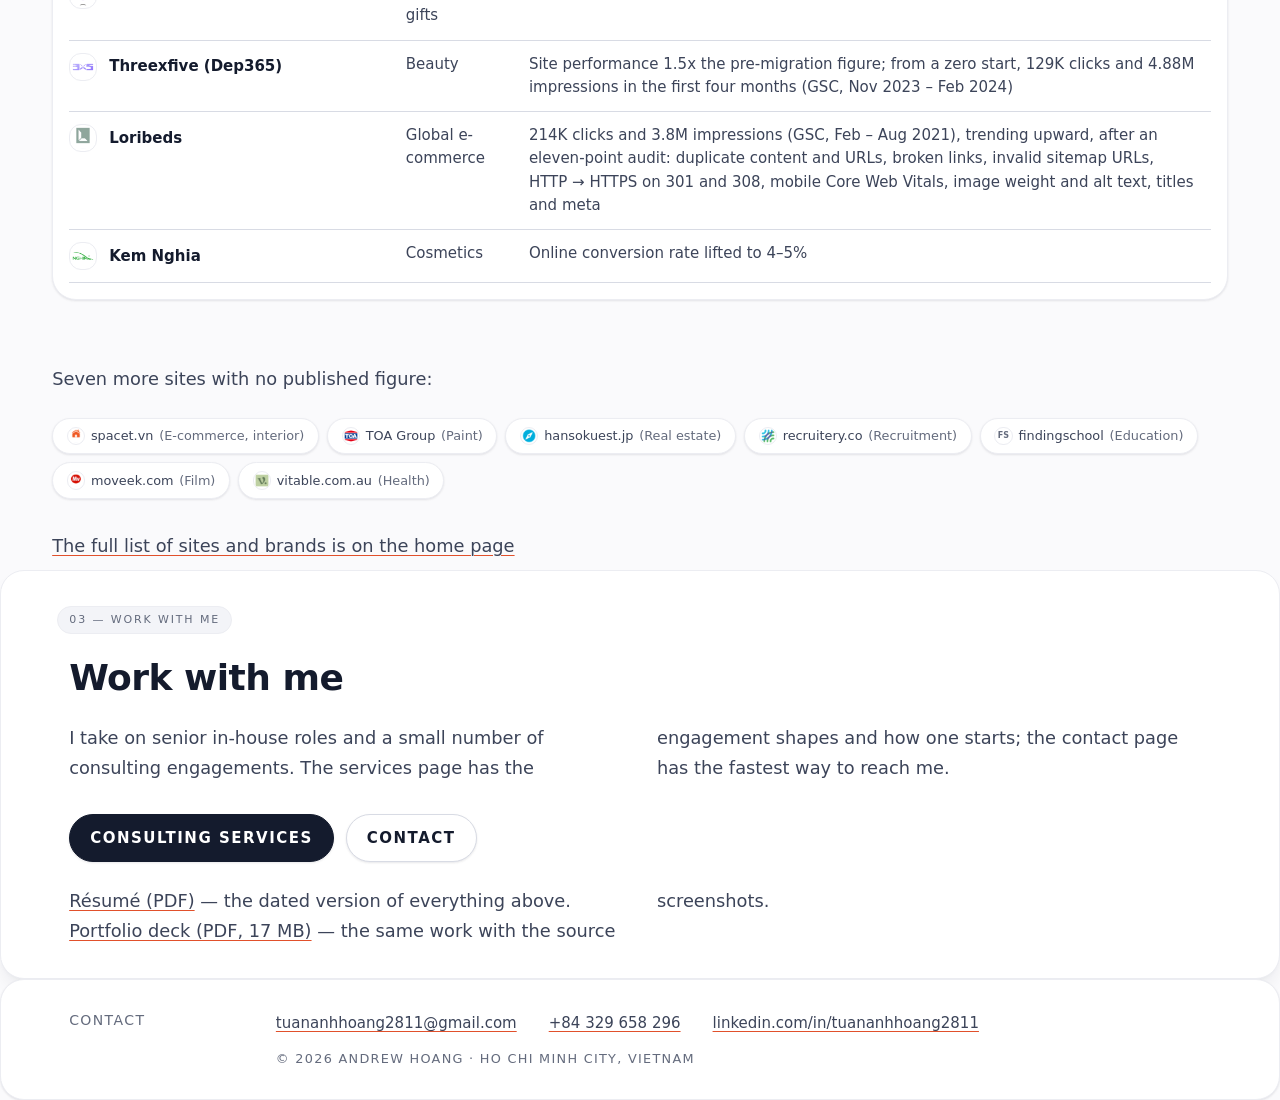
==== commit 8354d1e1: "Rewrite the UpperCut case study for the Jul - Sep 2026 engagement - Headline figures are now all ins" ====
--- a/work/index.html
+++ b/work/index.html
@@ -281,7 +281,7 @@
         { "@type": "ListItem", "position": 3, "url": "https://REPLACE-WITH-YOUR-DOMAIN/work/phibious-enterprise-seo.html", "name": "Phibious: enterprise SEO and migrations" },
         { "@type": "ListItem", "position": 4, "url": "https://REPLACE-WITH-YOUR-DOMAIN/work/permate.html", "name": "Permate: 22,339% organic traffic growth" },
         { "@type": "ListItem", "position": 5, "url": "https://REPLACE-WITH-YOUR-DOMAIN/work/inapps-technology.html", "name": "InApps Technology: 116% organic growth" },
-        { "@type": "ListItem", "position": 6, "url": "https://REPLACE-WITH-YOUR-DOMAIN/work/uppercut-digital.html", "name": "Uppercut Digital: 8.89x blended ROAS on paid media" },
+        { "@type": "ListItem", "position": 6, "url": "https://REPLACE-WITH-YOUR-DOMAIN/work/uppercut-digital.html", "name": "Uppercut Digital: thirteen Australian ad accounts in one quarter" },
         { "@type": "ListItem", "position": 7, "url": "https://REPLACE-WITH-YOUR-DOMAIN/work/tomorrow-nutrition.html", "name": "Tomorrow's Nutrition: 741,000 organic impressions at average position 11.1" },
         { "@type": "ListItem", "position": 8, "url": "https://REPLACE-WITH-YOUR-DOMAIN/work/craft-hub.html", "name": "Craft Hub: $8,522,696.82 of Meta spend across two accounts" }
       ]
@@ -438,12 +438,12 @@
 
         <li class="c-note reveal" style="--i:5">
           <article class="row">
-            <p class="row__rail"><span class="c-note__idx">06</span> Paid media / Agency · Mar 2026 – Present</p>
+            <p class="row__rail"><span class="c-note__idx">06</span> Paid media / Agency · Freelance · Jul – Sep 2026</p>
             <div>
               <h3 class="c-note__client" id="case-uppercut"><span class="c-markrow"><span class="c-mark c-mark--img" aria-hidden="true"><img src="../assets/img/clients/uppercut-digital.png" width="160" height="160" alt="" loading="lazy" decoding="async"></span><span>Uppercut Digital — paid media across thirteen Australian ad accounts</span></span></h3>
-              <p class="figure figure--long">8.89x</p>
-              <p class="source">Flowers on Norton St · best account blended ROAS, account lifetime</p>
-              <p class="prose">Running Meta and Google Ads for an Australian marketing agency, where the job is eleven different businesses counting different outcomes. The case study reports the account that is not working alongside the ones that are.</p>
+              <p class="figure">83%</p>
+              <p class="source">AFL Kids · lower cost per registration, August vs June 2026 run</p>
+              <p class="prose">Meta and Google Ads for an Australian marketing agency from July to September 2026, where the job was eleven different businesses counting different outcomes. The case study keeps inherited account history apart from results, and reports the account that was not working alongside the ones that were.</p>
               <p class="c-tags u-mt-sm">13 ad accounts · 11 clients · Meta and Google Ads · paid media</p>
               <p class="c-note__more"><a href="uppercut-digital.html">Read the Uppercut Digital case study</a></p>
             </div>
